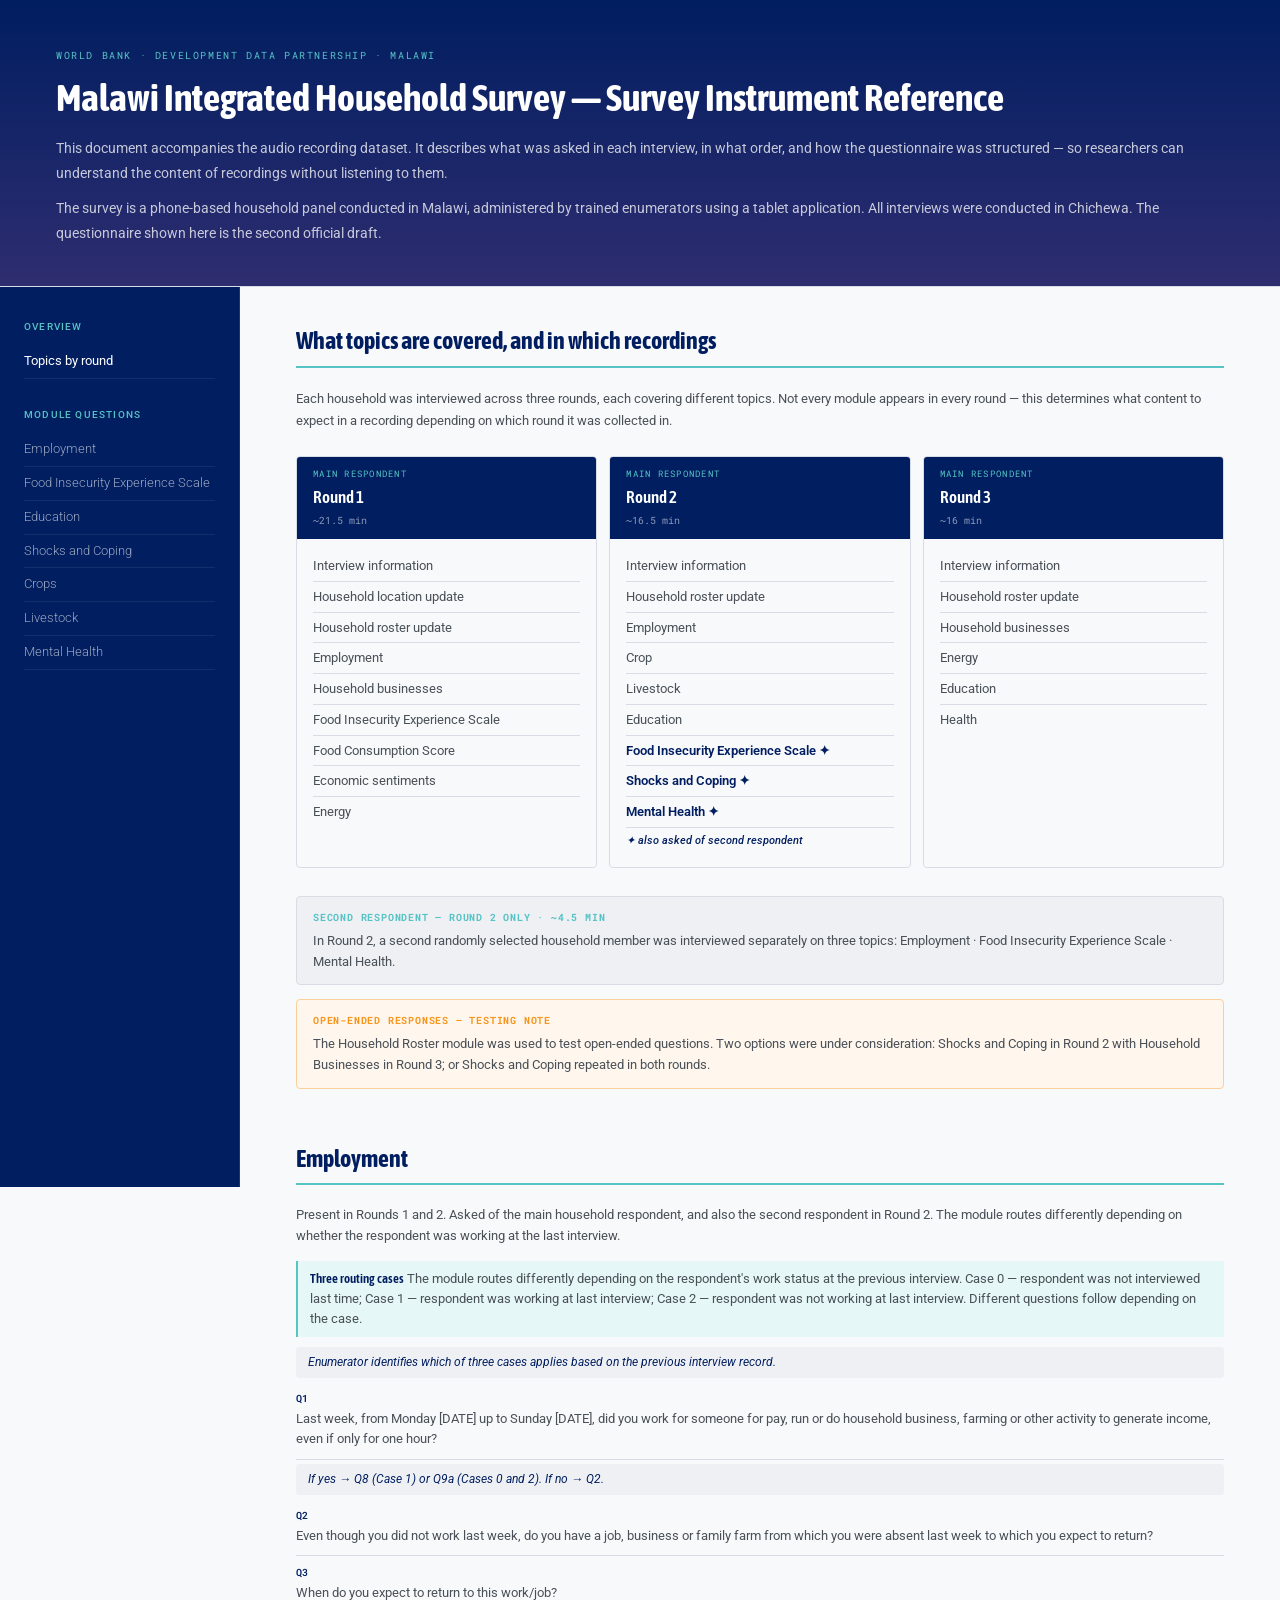
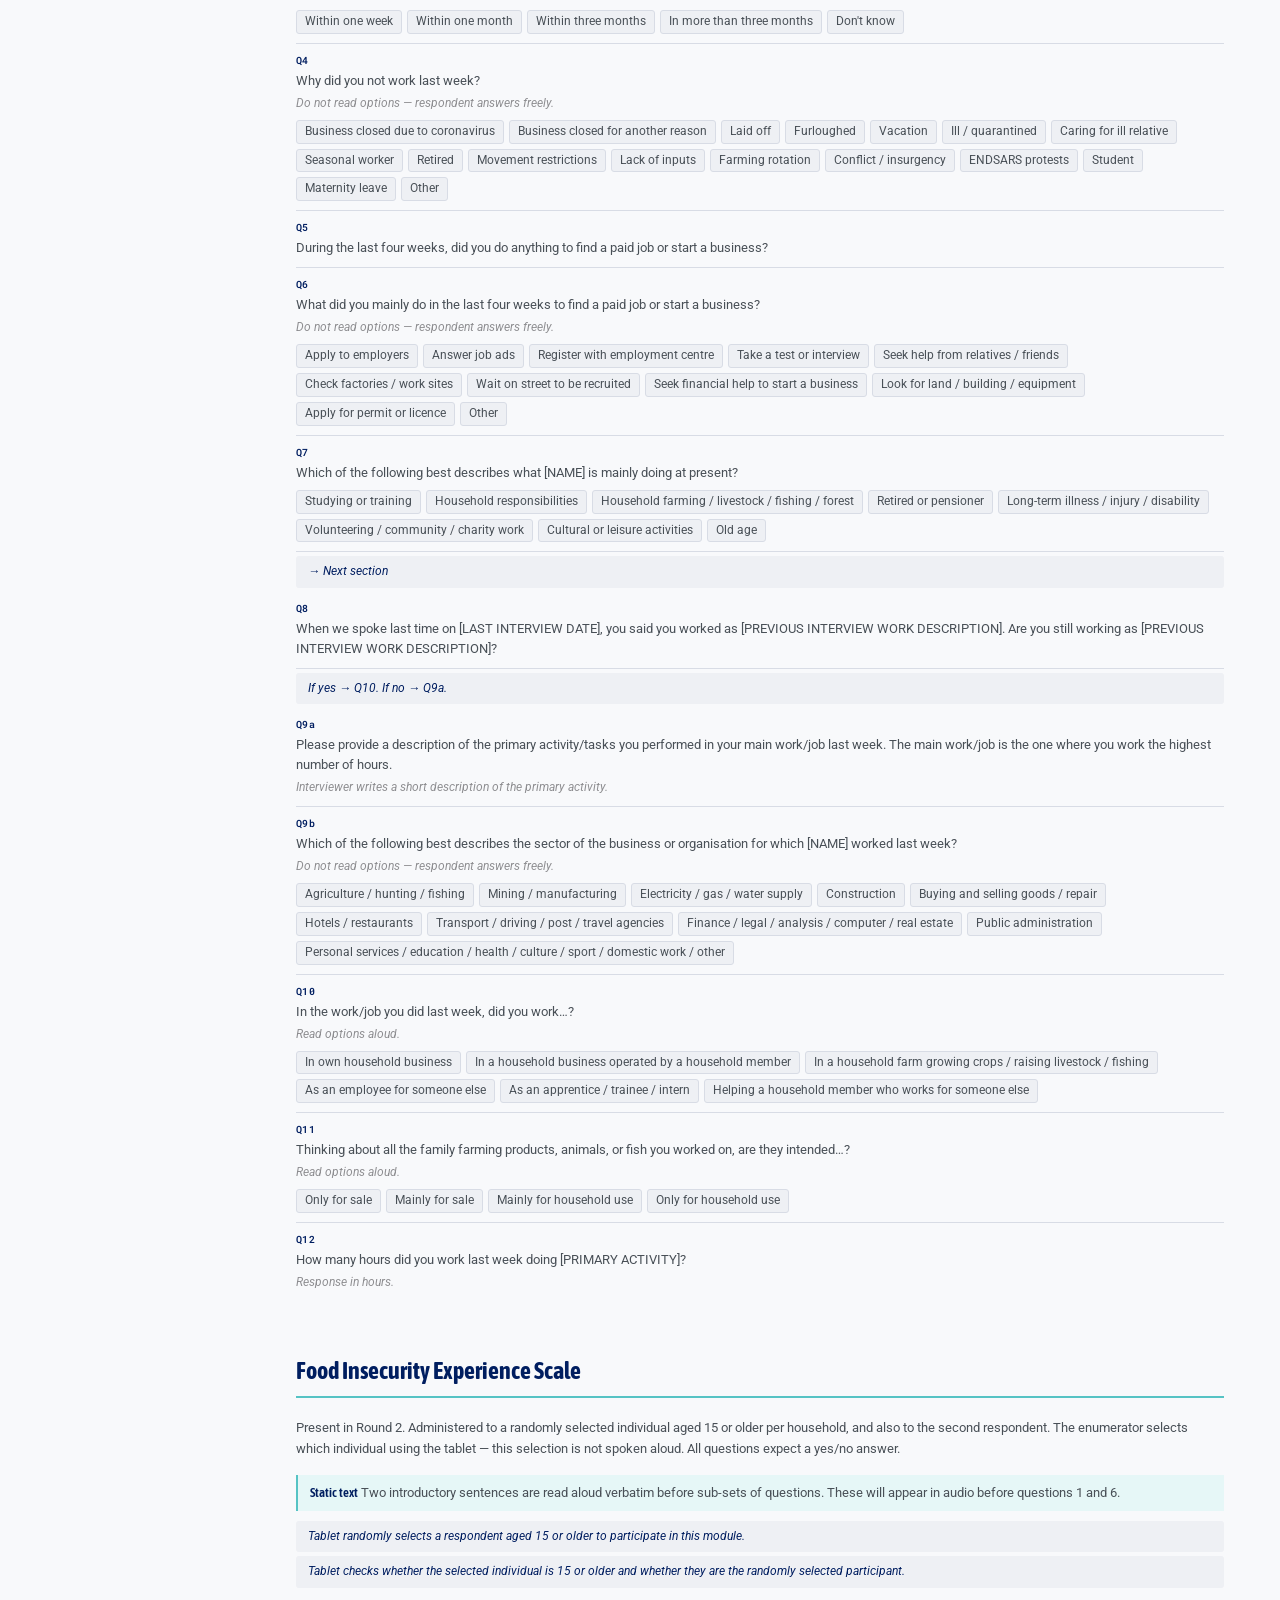
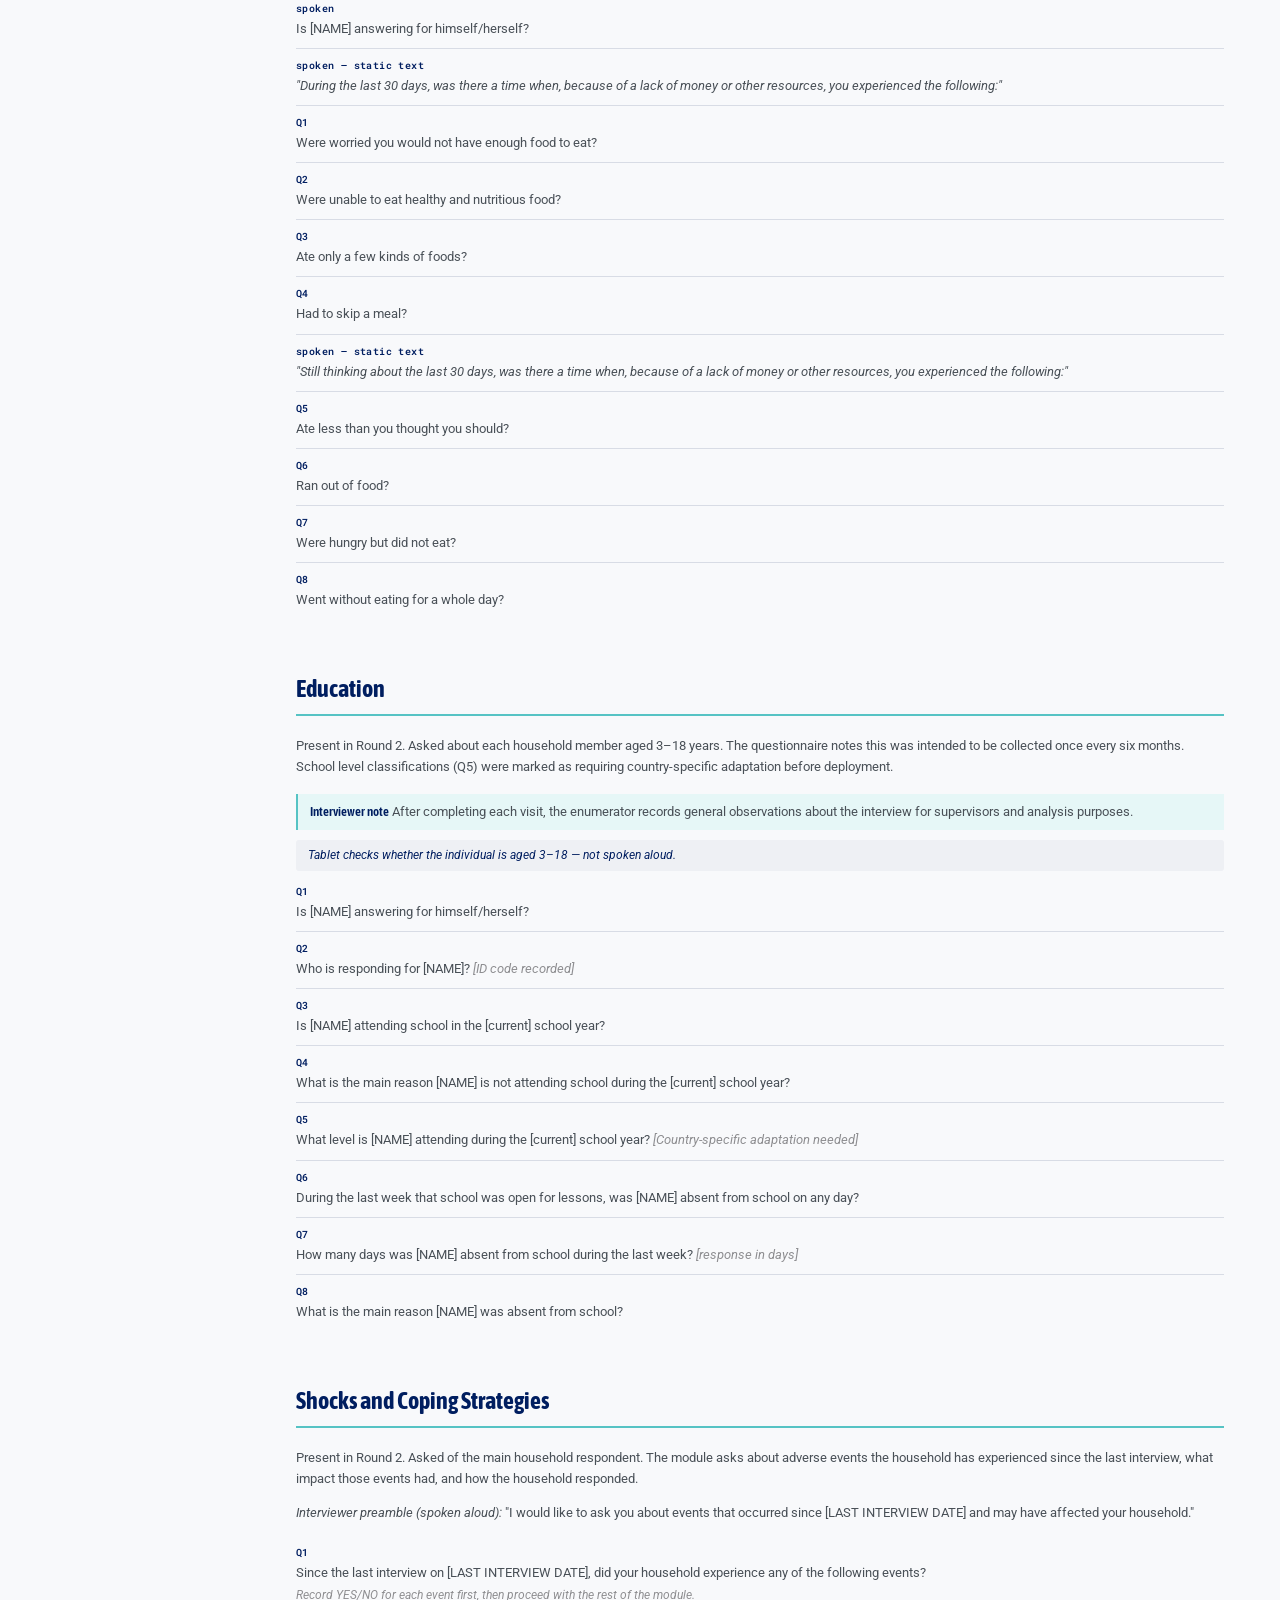
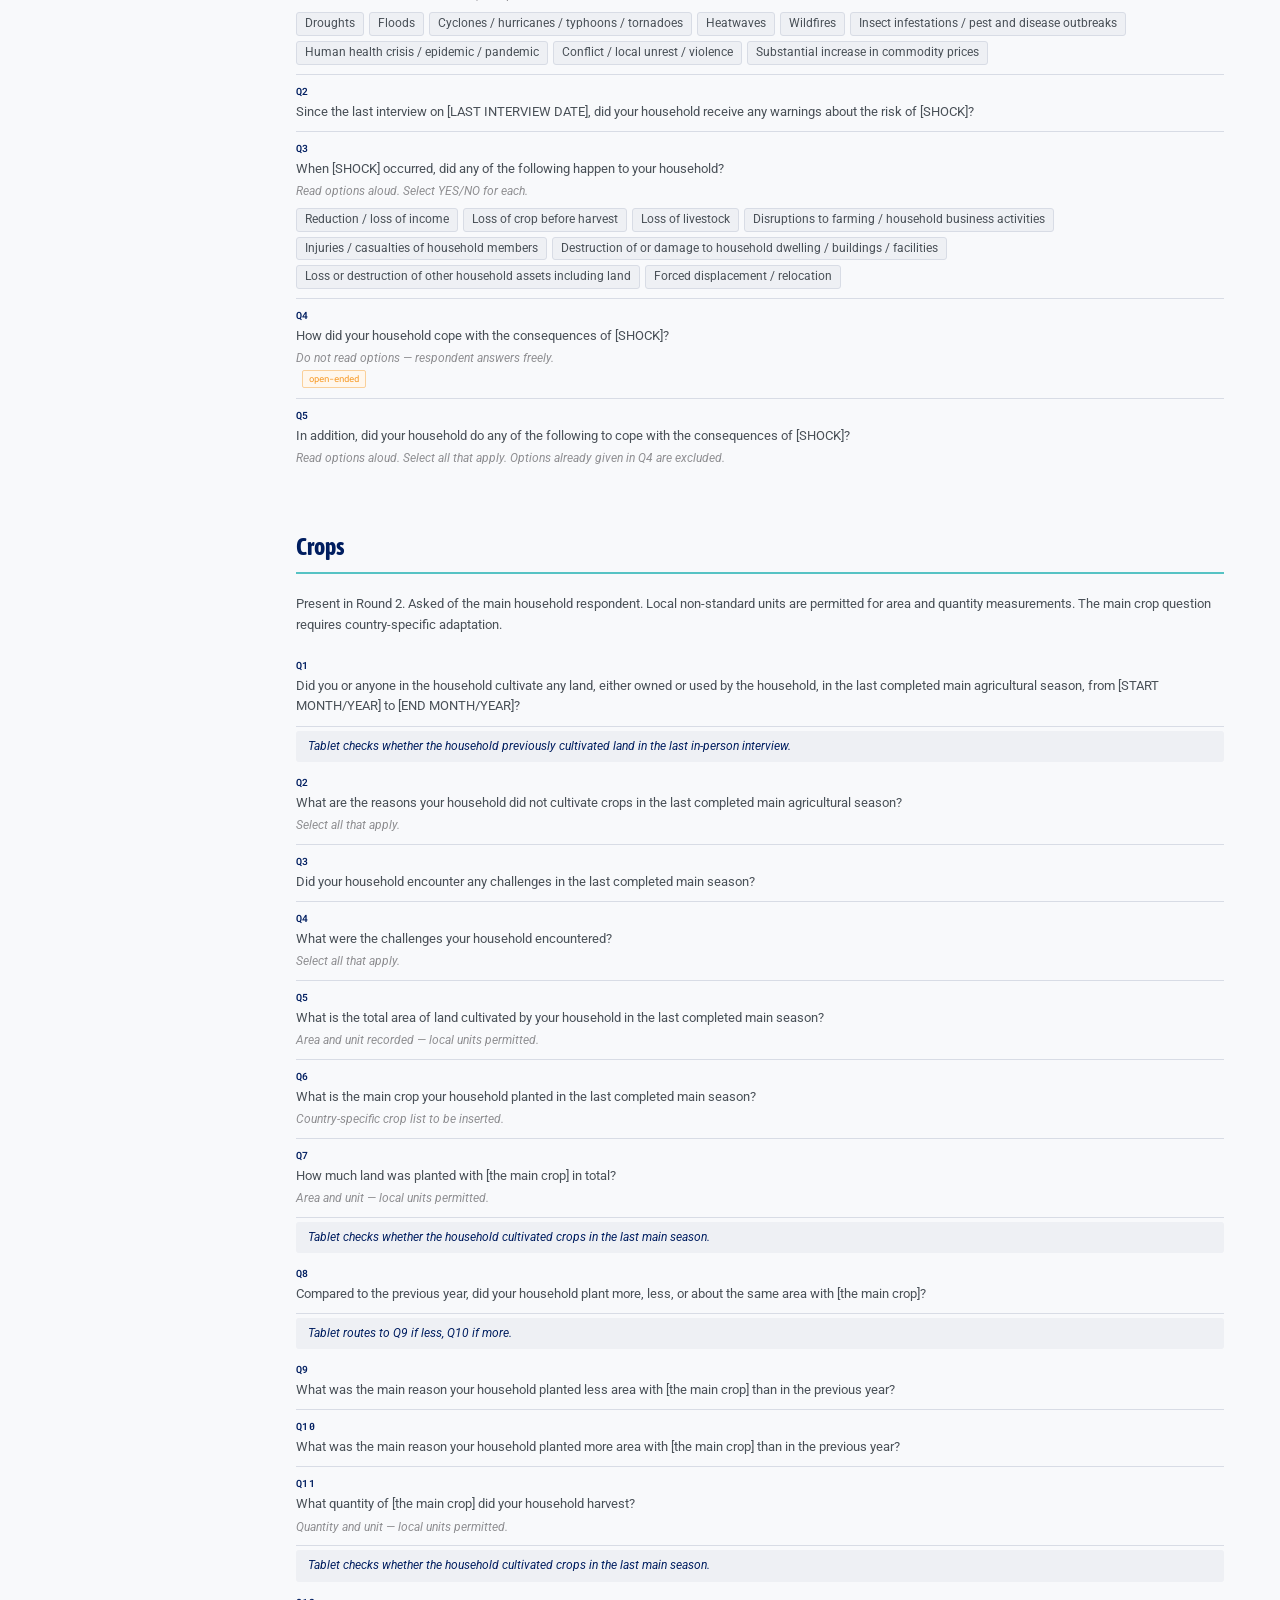
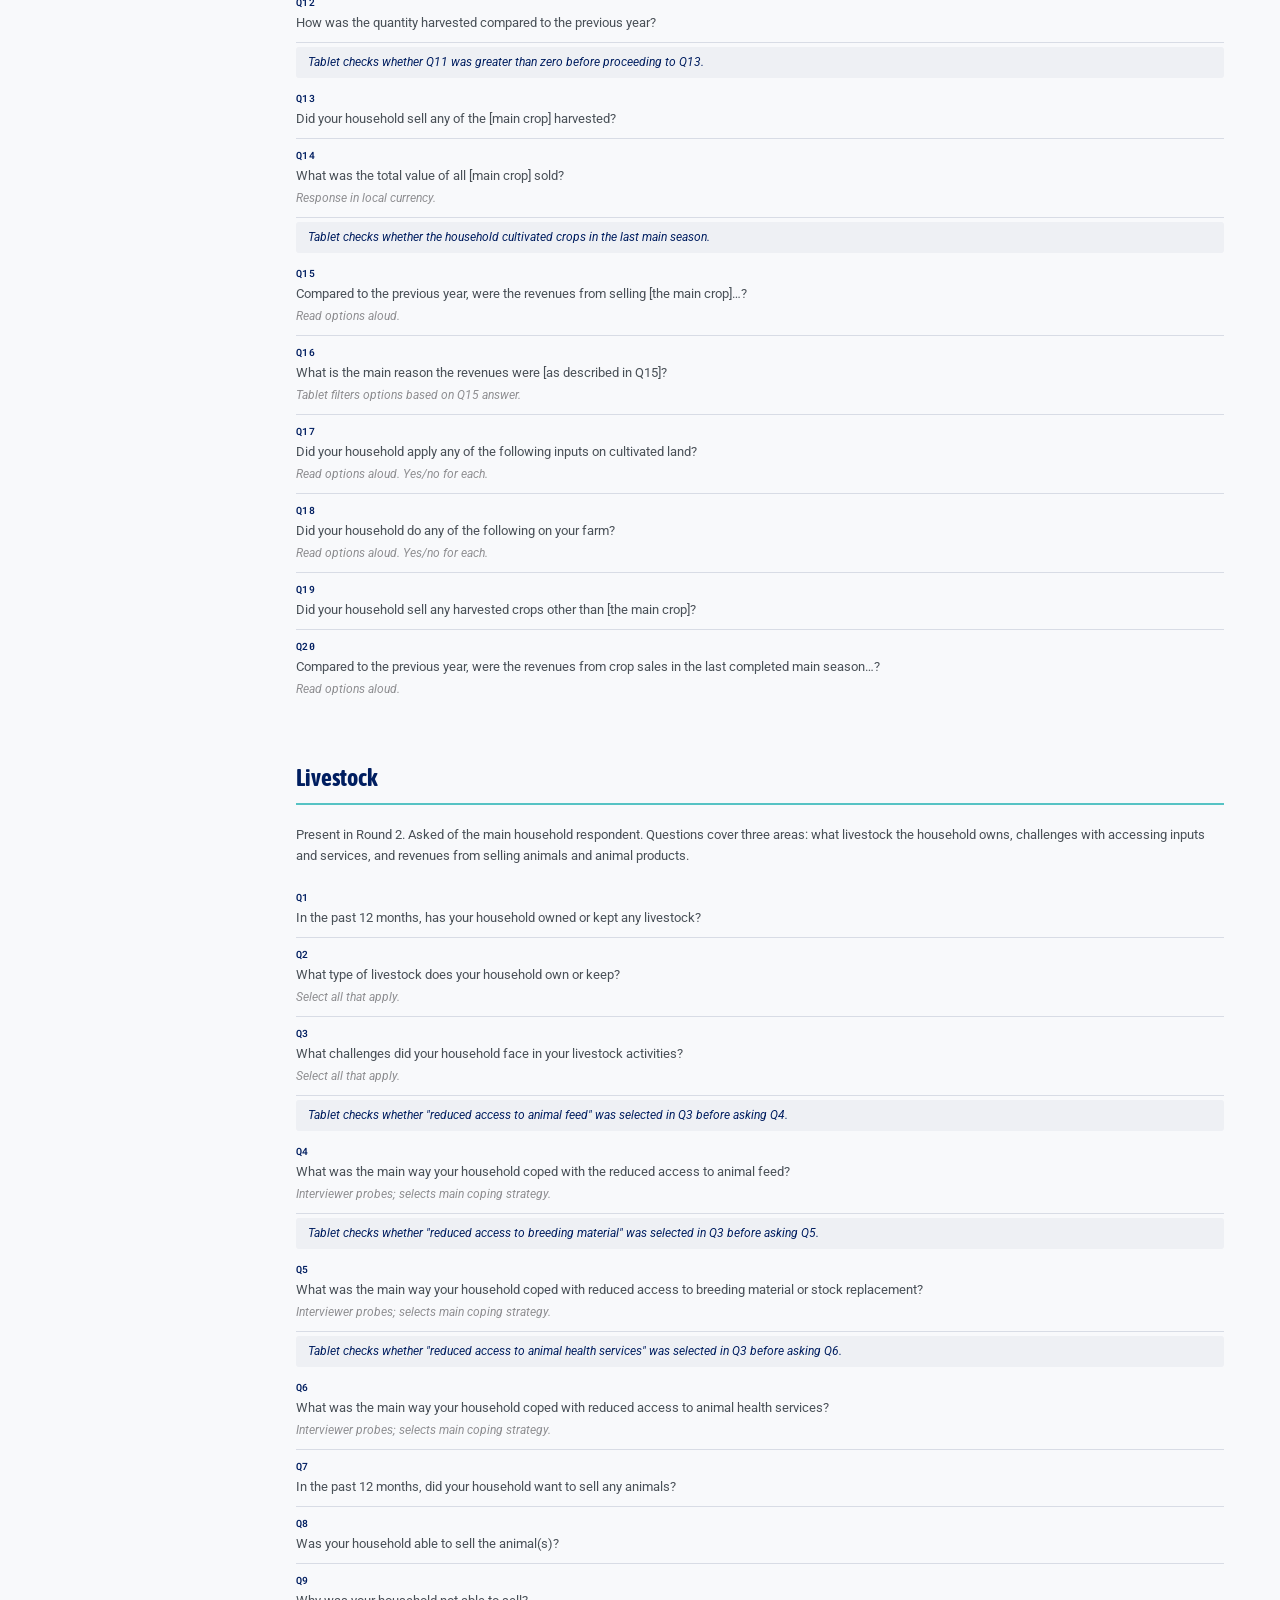
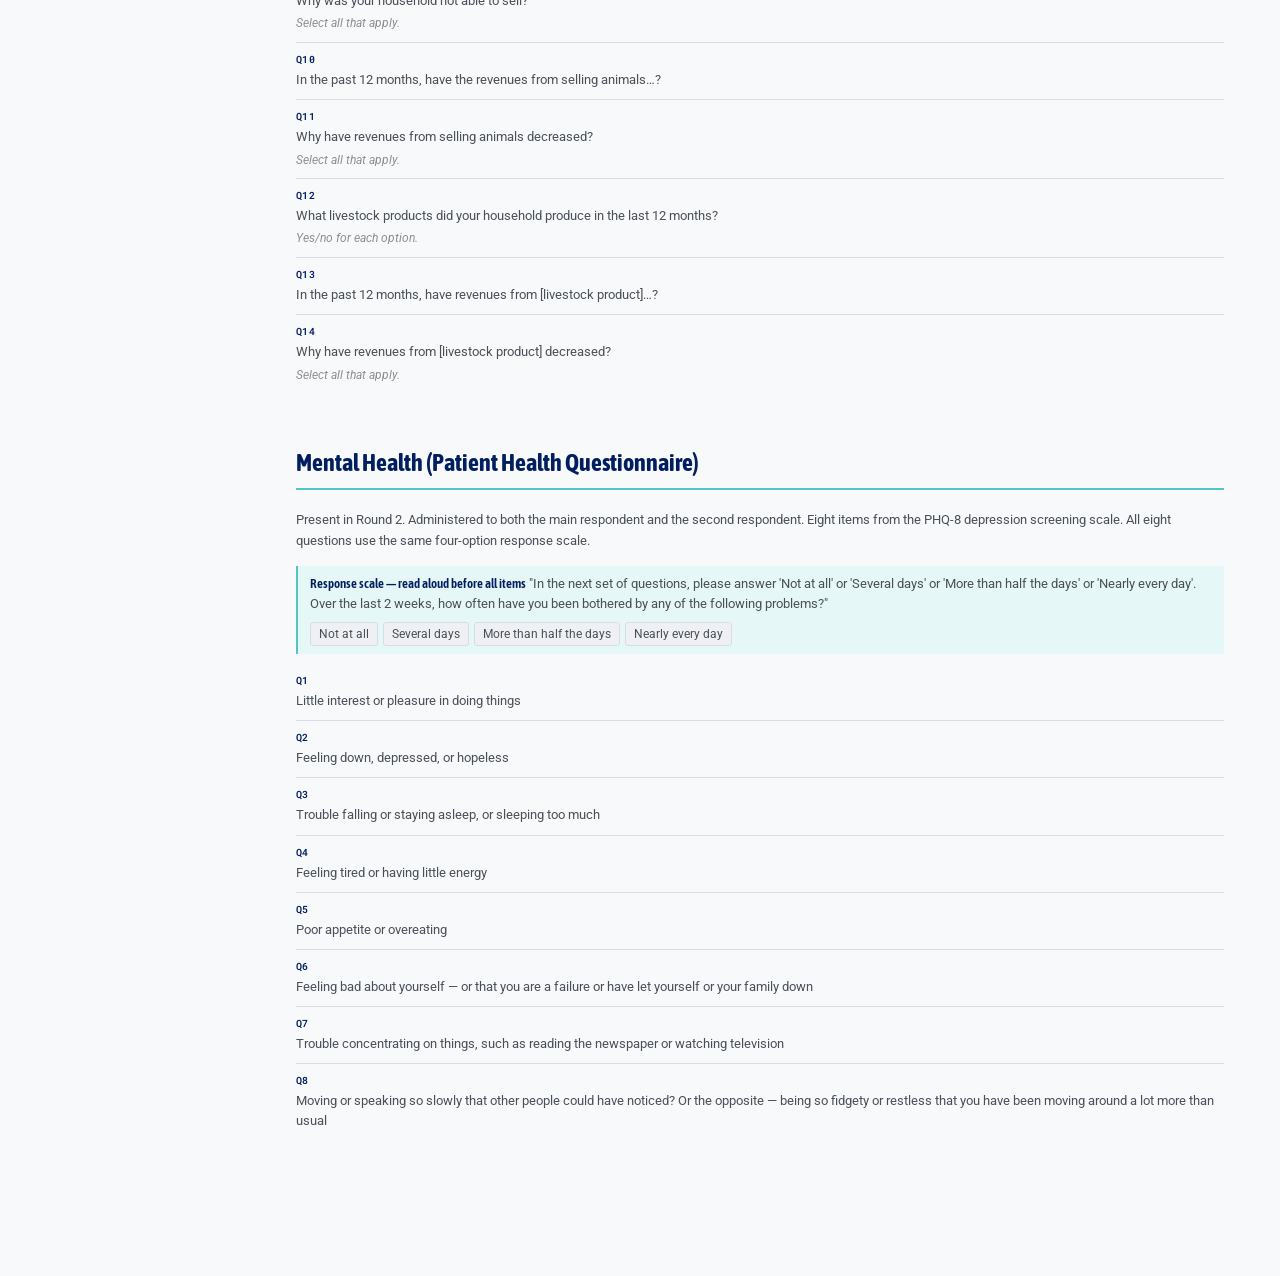
==== phone-surveys.html @ c6e25cee "Fixing the phone survey link" ====
<!DOCTYPE html>
<html lang="en">
<head>
<meta charset="UTF-8">
<meta name="viewport" content="width=device-width, initial-scale=1.0">
<title>RF Phone Survey Malawi — Survey Instrument Reference</title>
<link href="https://fonts.googleapis.com/css2?family=Asap+Condensed:wght@400;600;700&family=Roboto:wght@300;400;500&family=Roboto+Mono:wght@400;500&display=swap" rel="stylesheet">
<style>
:root {
  --navy: #001E60;
  --navy-dark: #001545;
  --purple: #2e2d70;
  --orange: #F7951D;
  --orange-dark: #DF6B00;
  --teal: #56C3C4;
  --teal-dark: #3DA3A8;
  --gray-50: #f8f9fb;
  --gray-100: #eef0f4;
  --gray-200: #d8dce5;
  --gray-400: #8e8e91;
  --gray-600: #495057;
  --gray-800: #1a1a2e;
  --radius: 8px;
  --shadow-sm: 0 1px 3px rgba(0,30,96,0.06);
  --shadow-md: 0 4px 12px rgba(0,30,96,0.08);
  /* legacy aliases */
  --bg: var(--gray-50);
  --bg2: var(--gray-100);
  --border: var(--gray-200);
  --ink: var(--gray-800);
  --ink2: var(--gray-600);
  --ink3: var(--gray-400);
  --teal-bg: #e6f7f7;
  --orange-bg: #fff7ed;
  --mono: 'Roboto Mono', monospace;
  --serif: 'Asap Condensed', sans-serif;
  --sans: 'Roboto', sans-serif;
}
* { box-sizing: border-box; margin: 0; padding: 0; }
body { background: var(--gray-50); color: var(--gray-800); font-family: 'Roboto', sans-serif; font-size: 14px; line-height: 1.6; }
h1, h2, h3, h4, h5, h6 { font-family: 'Asap Condensed', sans-serif; line-height: 1.2; }

/* Header */
.header {
  border-bottom: 2px solid var(--ink);
  padding: 36px 48px 28px;
  display: flex;
  align-items: flex-end;
  justify-content: space-between;
  gap: 24px;
  flex-wrap: wrap;
}
.header-left h1 {
  font-family: 'Asap Condensed', sans-serif;
  font-size: 26px;
  font-weight: 600;
  line-height: 1.2;
  margin-bottom: 6px;
}
.header-left p {
  font-size: 13px;
  color: var(--ink3);
  max-width: 480px;
}
.header-right {
  display: flex;
  flex-direction: column;
  align-items: flex-end;
  gap: 6px;
}
.pill-row { display: flex; gap: 6px; flex-wrap: wrap; justify-content: flex-end; }
.pill {
  font-family: 'Roboto Mono', monospace;
  font-size: 10px;
  letter-spacing: 0.07em;
  padding: 3px 9px;
  border: 1px solid var(--border);
  border-radius: 2px;
  color: var(--ink2);
  background: var(--bg2);
}
.pill.hi { border-color: var(--accent); color: var(--accent); background: var(--accent-bg); }

/* Layout */
.layout { display: grid; grid-template-columns: 240px 1fr; min-height: calc(100vh - 130px); }
.sidebar {
  border-right: 1px solid rgba(255,255,255,0.1);
  padding: 32px 0;
  position: sticky;
  top: 0;
  height: 100vh;
  overflow-y: auto;
  background: var(--navy);
}
.sb-group { padding: 0 24px 24px; margin-bottom: 4px; }
.sb-label {
  font-family: 'Roboto', sans-serif;
  font-size: 10px;
  font-weight: 500;
  letter-spacing: 0.12em;
  text-transform: uppercase;
  color: var(--teal);
  margin-bottom: 10px;
  display: block;
}
.sb-link {
  display: block;
  font-family: 'Roboto', sans-serif;
  font-size: 13px;
  font-weight: 300;
  color: rgba(255,255,255,0.6);
  text-decoration: none;
  padding: 6px 0;
  border-bottom: 1px solid rgba(255,255,255,0.07);
  transition: color 0.12s;
}
.sb-link:hover, .sb-link.active { color: #fff; font-weight: 400; }

/* Main */
.main { padding: 40px 56px 80px; }

/* Section */
.sec { margin-bottom: 56px; scroll-margin-top: 24px; }
.sec-head {
  display: flex;
  align-items: baseline;
  gap: 12px;
  padding-bottom: 10px;
  border-bottom: 2px solid var(--teal);
  margin-bottom: 20px;
}
.sec-id { font-family: 'Roboto Mono', monospace; font-size: 10px; color: var(--ink3); }
.sec-title { font-family: 'Asap Condensed', sans-serif; font-size: 24px; font-weight: 700; color: var(--navy); }

/* Module coverage table */
.cov-table { width: 100%; border-collapse: collapse; font-size: 13px; margin-bottom: 4px; }
.cov-table th {
  font-family: 'Roboto Mono', monospace;
  font-size: 9px;
  letter-spacing: 0.12em;
  text-transform: uppercase;
  color: var(--ink3);
  text-align: left;
  padding: 6px 12px;
  border-bottom: 1px solid var(--border);
  background: var(--bg2);
}
.cov-table td { padding: 7px 12px; border-bottom: 1px solid var(--border); vertical-align: top; }
.cov-table tr:last-child td { border-bottom: none; }
.cov-table td:first-child { font-weight: 500; }
.cov-table td:nth-child(2) { font-family: 'Roboto Mono', monospace; font-size: 11px; color: var(--ink3); }
.cov-table td:nth-child(3) { font-family: 'Roboto Mono', monospace; font-size: 11px; }
.cov-table td:nth-child(4) { font-family: 'Roboto Mono', monospace; font-size: 11px; color: var(--ink3); }

/* Respondent block */
.resp-grid { display: grid; grid-template-columns: 1fr 1fr; gap: 12px; margin-bottom: 20px; }
.resp-card { border: 1px solid var(--border); border-radius: 3px; }
.resp-head {
  font-family: 'Roboto Mono', monospace;
  font-size: 10px;
  letter-spacing: 0.1em;
  text-transform: uppercase;
  color: var(--ink2);
  padding: 8px 14px;
  border-bottom: 1px solid var(--border);
  background: var(--bg2);
}
.resp-body { padding: 12px 14px; font-size: 13px; color: var(--ink2); line-height: 1.8; }
.resp-total { font-family: 'Roboto Mono', monospace; font-size: 11px; color: var(--accent); margin-bottom: 6px; }

/* Module cards */
.mod-card { border: 1px solid var(--border); border-radius: 3px; margin-bottom: 12px; }
.mod-head {
  display: flex;
  align-items: center;
  gap: 10px;
  padding: 12px 16px;
  cursor: pointer;
  user-select: none;
  background: var(--bg2);
  border-radius: 3px;
}
.mod-head:hover { background: var(--border); }
.mod-num { font-family: 'Roboto Mono', monospace; font-size: 10px; color: var(--ink3); min-width: 28px; }
.mod-name { font-weight: 500; font-size: 13.5px; flex: 1; }
.mod-tags { display: flex; gap: 6px; align-items: center; }
.tag {
  font-family: 'Roboto Mono', monospace;
  font-size: 9px;
  letter-spacing: 0.06em;
  padding: 2px 6px;
  border-radius: 2px;
  border: 1px solid var(--border);
  color: var(--ink3);
}
.chevron { font-size: 9px; color: var(--ink3); transition: transform 0.15s; }
.chevron.open { transform: rotate(90deg); }
.mod-body { padding: 0 16px 14px; display: none; border-top: 1px solid var(--border); }
.mod-body.open { display: block; }

/* Notes in module body */
.mod-note {
  font-size: 12.5px;
  color: var(--ink2);
  padding: 8px 12px;
  border-left: 2px solid var(--teal);
  margin: 12px 0 8px;
  background: var(--teal-bg);
}
.mod-note strong { color: var(--navy); font-weight: 600; font-family: 'Asap Condensed', sans-serif; }

/* Question list */
.q-list { list-style: none; margin-top: 10px; }
.q-item {
  padding: 9px 0;
  border-bottom: 1px solid var(--border);
  font-size: 13px;
}
.q-item:last-child { border-bottom: none; }
.q-item.not-spoken {
  padding: 6px 12px;
  background: var(--bg2);
  border-radius: 3px;
  border-bottom: none;
  margin: 4px 0;
  font-size: 12px;
  color: var(--navy);
  font-style: italic;
}
.q-n {
  font-family: 'Roboto Mono', monospace;
  font-size: 10px;
  color: var(--navy);
  letter-spacing: 0.04em;
  margin-bottom: 2px;
  font-weight: 600;
}
.q-t { color: var(--ink2); line-height: 1.55; }
.q-instr {
  font-size: 11.5px;
  color: var(--ink3);
  margin-top: 4px;
  font-style: italic;
}
.q-options {
  display: flex;
  flex-wrap: wrap;
  gap: 5px;
  margin-top: 7px;
}
.q-opt {
  font-size: 11.5px;
  background: var(--bg2);
  border: 1px solid var(--border);
  border-radius: 3px;
  padding: 2px 8px;
  color: var(--ink2);
}
.oe-tag {
  display: inline-block;
  font-family: 'Roboto Mono', monospace;
  font-size: 9px;
  padding: 1px 6px;
  background: var(--orange-bg);
  border: 1px solid #fad09a;
  color: var(--orange);
  border-radius: 2px;
  margin-left: 6px;
  vertical-align: middle;
}

/* Shock codes */
.shock-grid { display: grid; grid-template-columns: 1fr 1fr; gap: 0; border: 1px solid var(--border); border-radius: 3px; overflow: hidden; }
.shock-group { padding: 14px 16px; border-right: 1px solid var(--border); }
.shock-group:nth-child(even) { border-right: none; }
.shock-group-label {
  font-family: 'Roboto Mono', monospace;
  font-size: 9px;
  letter-spacing: 0.14em;
  text-transform: uppercase;
  color: var(--ink3);
  margin-bottom: 8px;
  display: block;
}
.shock-row { display: flex; gap: 10px; padding: 4px 0; border-bottom: 1px solid var(--bg2); font-size: 13px; }
.shock-row:last-child { border-bottom: none; }
.shock-code { font-family: 'Roboto Mono', monospace; font-size: 10px; color: var(--ink3); min-width: 28px; padding-top: 1px; }

/* Version diff table */
.diff-table { width: 100%; border-collapse: collapse; font-size: 13px; margin-top: 10px; }
.diff-table th {
  font-family: 'Roboto Mono', monospace;
  font-size: 9px;
  letter-spacing: 0.1em;
  text-transform: uppercase;
  color: var(--ink3);
  padding: 6px 12px;
  text-align: left;
  border-bottom: 1px solid var(--border);
  background: var(--bg2);
}
.diff-table td { padding: 7px 12px; border-bottom: 1px solid var(--border); vertical-align: top; }
.diff-table tr:last-child td { border-bottom: none; }
.diff-table td:first-child { font-family: 'Roboto Mono', monospace; font-size: 11px; }

/* Open-ended note */
.oe-box {
  border: 1px solid #b0ccb0;
  background: #f0f5f0;
  border-radius: 3px;
  padding: 14px 16px;
  font-size: 13px;
  color: var(--ink2);
  margin-bottom: 20px;
}
.oe-box strong { color: #3a5c3a; font-weight: 500; display: block; margin-bottom: 4px; font-family: 'Roboto Mono', monospace; font-size: 11px; letter-spacing: 0.06em; text-transform: uppercase; }

@media (max-width: 780px) {
  .layout { grid-template-columns: 1fr; }
  .sidebar { position: static; height: auto; }
  .header, .main { padding: 24px 20px; }
  .resp-grid, .shock-grid { grid-template-columns: 1fr; }
}
</style>
</head>
<body>


<header style="background-color:#001E60; background-image:linear-gradient(#001E60, #2e2d70); padding: 48px 56px 40px; width:100%;">
  <div style="font-family:'Roboto Mono',monospace; font-size:10px; letter-spacing:0.16em; text-transform:uppercase; color:var(--teal); margin-bottom:12px;">World Bank · Development Data Partnership · Malawi</div>
  <h1 style="font-family:'Asap Condensed',sans-serif; font-size:38px; font-weight:700; color:#fff; line-height:1.15; margin-bottom:16px;">Malawi Integrated Household Survey — Survey Instrument Reference</h1>
  <p style="font-family:'Roboto',sans-serif; font-size:14px; color:rgba(255,255,255,0.75); line-height:1.8;">This document accompanies the audio recording dataset. It describes what was asked in each interview, in what order, and how the questionnaire was structured — so researchers can understand the content of recordings without listening to them.</p>
  <p style="font-family:'Roboto',sans-serif; font-size:14px; color:rgba(255,255,255,0.75); line-height:1.8; margin-top:10px;">The survey is a phone-based household panel conducted in Malawi, administered by trained enumerators using a tablet application. All interviews were conducted in Chichewa. The questionnaire shown here is the second official draft.</p>
</header>
<div style="border-bottom: 1px solid var(--gray-200);"></div>

<div class="layout">

<nav class="sidebar">
  <div class="sb-group">
    <span class="sb-label">Overview</span>
    <a class="sb-link" href="#structure">Topics by round</a>
  </div>
  <div class="sb-group">
    <span class="sb-label">Module questions</span>
    <a class="sb-link" href="#employment">Employment</a>
    <a class="sb-link" href="#fies">Food Insecurity Experience Scale</a>
    <a class="sb-link" href="#education">Education</a>
    <a class="sb-link" href="#shocks">Shocks and Coping</a>
    <a class="sb-link" href="#crops">Crops</a>
    <a class="sb-link" href="#livestock">Livestock</a>
    <a class="sb-link" href="#mentalhealth">Mental Health</a>
  </div>
</nav>

<main class="main">

<!-- STRUCTURE -->
<section class="sec" id="structure">
  <div class="sec-head">
    <h2 class="sec-title">What topics are covered, and in which recordings</h2>
  </div>

  <p style="font-size:13px; color:var(--ink2); margin-bottom:24px; line-height:1.7;">Each household was interviewed across three rounds, each covering different topics. Not every module appears in every round — this determines what content to expect in a recording depending on which round it was collected in.</p>

  <div style="display:grid; grid-template-columns: 1fr 1fr 1fr; gap: 12px; margin-bottom: 28px;">

    <div style="border:1px solid var(--border); border-radius:4px; overflow:hidden;">
      <div style="background:var(--navy); color:#fff; padding:10px 16px;">
        <div style="font-family:var(--mono); font-size:9px; letter-spacing:0.14em; text-transform:uppercase; color:var(--teal); margin-bottom:2px;">Main respondent</div>
        <div style="font-family:var(--serif); font-size:17px; font-weight:600;">Round 1</div>
        <div style="font-family:var(--mono); font-size:10px; color:rgba(255,255,255,0.55); margin-top:2px;">~21.5 min</div>
      </div>
      <div style="padding:12px 16px; font-size:12.5px; color:var(--ink2); line-height:1.9;">
        <div style="padding:3px 0; border-bottom:1px solid var(--border);">Interview information</div>
        <div style="padding:3px 0; border-bottom:1px solid var(--border);">Household location update</div>
        <div style="padding:3px 0; border-bottom:1px solid var(--border);">Household roster update</div>
        <div style="padding:3px 0; border-bottom:1px solid var(--border);">Employment</div>
        <div style="padding:3px 0; border-bottom:1px solid var(--border);">Household businesses</div>
        <div style="padding:3px 0; border-bottom:1px solid var(--border);">Food Insecurity Experience Scale</div>
        <div style="padding:3px 0; border-bottom:1px solid var(--border);">Food Consumption Score</div>
        <div style="padding:3px 0; border-bottom:1px solid var(--border);">Economic sentiments</div>
        <div style="padding:3px 0;">Energy</div>
      </div>
    </div>

    <div style="border:1px solid var(--border); border-radius:4px; overflow:hidden;">
      <div style="background:var(--navy); color:#fff; padding:10px 16px;">
        <div style="font-family:var(--mono); font-size:9px; letter-spacing:0.14em; text-transform:uppercase; color:var(--teal); margin-bottom:2px;">Main respondent</div>
        <div style="font-family:var(--serif); font-size:17px; font-weight:600;">Round 2</div>
        <div style="font-family:var(--mono); font-size:10px; color:rgba(255,255,255,0.55); margin-top:2px;">~16.5 min</div>
      </div>
      <div style="padding:12px 16px; font-size:12.5px; color:var(--ink2); line-height:1.9;">
        <div style="padding:3px 0; border-bottom:1px solid var(--border);">Interview information</div>
        <div style="padding:3px 0; border-bottom:1px solid var(--border);">Household roster update</div>
        <div style="padding:3px 0; border-bottom:1px solid var(--border);">Employment</div>
        <div style="padding:3px 0; border-bottom:1px solid var(--border);">Crop</div>
        <div style="padding:3px 0; border-bottom:1px solid var(--border);">Livestock</div>
        <div style="padding:3px 0; border-bottom:1px solid var(--border);">Education</div>
        <div style="padding:3px 0; border-bottom:1px solid var(--border); color:var(--navy); font-weight:600;">Food Insecurity Experience Scale ✦</div>
        <div style="padding:3px 0; border-bottom:1px solid var(--border); color:var(--navy); font-weight:600;">Shocks and Coping ✦</div>
        <div style="padding:3px 0; border-bottom:1px solid var(--border); color:var(--navy); font-weight:600;">Mental Health ✦</div>
        <div style="padding:3px 0; font-size:11px; color:var(--navy); font-style:italic; font-weight:500;">✦ also asked of second respondent</div>
      </div>
    </div>

    <div style="border:1px solid var(--border); border-radius:4px; overflow:hidden;">
      <div style="background:var(--navy); color:#fff; padding:10px 16px;">
        <div style="font-family:var(--mono); font-size:9px; letter-spacing:0.14em; text-transform:uppercase; color:var(--teal); margin-bottom:2px;">Main respondent</div>
        <div style="font-family:var(--serif); font-size:17px; font-weight:600;">Round 3</div>
        <div style="font-family:var(--mono); font-size:10px; color:rgba(255,255,255,0.55); margin-top:2px;">~16 min</div>
      </div>
      <div style="padding:12px 16px; font-size:12.5px; color:var(--ink2); line-height:1.9;">
        <div style="padding:3px 0; border-bottom:1px solid var(--border);">Interview information</div>
        <div style="padding:3px 0; border-bottom:1px solid var(--border);">Household roster update</div>
        <div style="padding:3px 0; border-bottom:1px solid var(--border);">Household businesses</div>
        <div style="padding:3px 0; border-bottom:1px solid var(--border);">Energy</div>
        <div style="padding:3px 0; border-bottom:1px solid var(--border);">Education</div>
        <div style="padding:3px 0;">Health</div>
      </div>
    </div>

  </div>

  <div style="background:var(--bg2); border:1px solid var(--border); border-radius:4px; padding:12px 16px; font-size:12.5px; color:var(--ink2); line-height:1.7;">
    <strong style="font-family:var(--mono); font-size:10px; letter-spacing:0.08em; text-transform:uppercase; color:var(--teal); display:block; margin-bottom:4px;">Second respondent — Round 2 only · ~4.5 min</strong>
    In Round 2, a second randomly selected household member was interviewed separately on three topics: Employment · Food Insecurity Experience Scale · Mental Health.
  </div>

  <div style="margin-top:14px; background:var(--orange-bg); border:1px solid #fad09a; border-radius:4px; padding:12px 16px; font-size:12.5px; color:var(--ink2); line-height:1.7;">
    <strong style="font-family:var(--mono); font-size:10px; letter-spacing:0.08em; text-transform:uppercase; color:var(--orange); display:block; margin-bottom:4px;">Open-ended responses — testing note</strong>
    The Household Roster module was used to test open-ended questions. Two options were under consideration: Shocks and Coping in Round 2 with Household Businesses in Round 3; or Shocks and Coping repeated in both rounds.
  </div>

</section>

<!-- EMPLOYMENT -->
<section class="sec" id="employment">
  <div class="sec-head">
    <h2 class="sec-title">Employment</h2>
  </div>
  <p style="font-size:13px; color:var(--ink2); margin-bottom:14px;">Present in Rounds 1 and 2. Asked of the main household respondent, and also the second respondent in Round 2. The module routes differently depending on whether the respondent was working at the last interview.</p>

  <div class="mod-note">
    <strong>Three routing cases</strong> The module routes differently depending on the respondent's work status at the previous interview. Case 0 — respondent was not interviewed last time; Case 1 — respondent was working at last interview; Case 2 — respondent was not working at last interview. Different questions follow depending on the case.
  </div>

  <ul class="q-list">
    <li class="q-item not-spoken">Enumerator identifies which of three cases applies based on the previous interview record.</li>
    <li class="q-item"><div class="q-n">Q1</div><div class="q-t">Last week, from Monday [DATE] up to Sunday [DATE], did you work for someone for pay, run or do household business, farming or other activity to generate income, even if only for one hour?</div></li>
    <li class="q-item not-spoken">If yes → Q8 (Case 1) or Q9a (Cases 0 and 2). If no → Q2.</li>
    <li class="q-item"><div class="q-n">Q2</div><div class="q-t">Even though you did not work last week, do you have a job, business or family farm from which you were absent last week to which you expect to return?</div></li>
    <li class="q-item"><div class="q-n">Q3</div><div class="q-t">When do you expect to return to this work/job?<div class="q-options"><span class="q-opt">Within one week</span><span class="q-opt">Within one month</span><span class="q-opt">Within three months</span><span class="q-opt">In more than three months</span><span class="q-opt">Don't know</span></div></div></li>
    <li class="q-item"><div class="q-n">Q4</div><div class="q-t">Why did you not work last week?<div class="q-instr">Do not read options — respondent answers freely.</div><div class="q-options"><span class="q-opt">Business closed due to coronavirus</span><span class="q-opt">Business closed for another reason</span><span class="q-opt">Laid off</span><span class="q-opt">Furloughed</span><span class="q-opt">Vacation</span><span class="q-opt">Ill / quarantined</span><span class="q-opt">Caring for ill relative</span><span class="q-opt">Seasonal worker</span><span class="q-opt">Retired</span><span class="q-opt">Movement restrictions</span><span class="q-opt">Lack of inputs</span><span class="q-opt">Farming rotation</span><span class="q-opt">Conflict / insurgency</span><span class="q-opt">ENDSARS protests</span><span class="q-opt">Student</span><span class="q-opt">Maternity leave</span><span class="q-opt">Other</span></div></div></li>
    <li class="q-item"><div class="q-n">Q5</div><div class="q-t">During the last four weeks, did you do anything to find a paid job or start a business?</div></li>
    <li class="q-item"><div class="q-n">Q6</div><div class="q-t">What did you mainly do in the last four weeks to find a paid job or start a business?<div class="q-instr">Do not read options — respondent answers freely.</div><div class="q-options"><span class="q-opt">Apply to employers</span><span class="q-opt">Answer job ads</span><span class="q-opt">Register with employment centre</span><span class="q-opt">Take a test or interview</span><span class="q-opt">Seek help from relatives / friends</span><span class="q-opt">Check factories / work sites</span><span class="q-opt">Wait on street to be recruited</span><span class="q-opt">Seek financial help to start a business</span><span class="q-opt">Look for land / building / equipment</span><span class="q-opt">Apply for permit or licence</span><span class="q-opt">Other</span></div></div></li>
    <li class="q-item"><div class="q-n">Q7</div><div class="q-t">Which of the following best describes what [NAME] is mainly doing at present?<div class="q-options"><span class="q-opt">Studying or training</span><span class="q-opt">Household responsibilities</span><span class="q-opt">Household farming / livestock / fishing / forest</span><span class="q-opt">Retired or pensioner</span><span class="q-opt">Long-term illness / injury / disability</span><span class="q-opt">Volunteering / community / charity work</span><span class="q-opt">Cultural or leisure activities</span><span class="q-opt">Old age</span></div></div></li>
    <li class="q-item not-spoken">→ Next section</li>
    <li class="q-item"><div class="q-n">Q8</div><div class="q-t">When we spoke last time on [LAST INTERVIEW DATE], you said you worked as [PREVIOUS INTERVIEW WORK DESCRIPTION]. Are you still working as [PREVIOUS INTERVIEW WORK DESCRIPTION]?</div></li>
    <li class="q-item not-spoken">If yes → Q10. If no → Q9a.</li>
    <li class="q-item"><div class="q-n">Q9a</div><div class="q-t">Please provide a description of the primary activity/tasks you performed in your main work/job last week. The main work/job is the one where you work the highest number of hours.<div class="q-instr">Interviewer writes a short description of the primary activity.</div></div></li>
    <li class="q-item"><div class="q-n">Q9b</div><div class="q-t">Which of the following best describes the sector of the business or organisation for which [NAME] worked last week?<div class="q-instr">Do not read options — respondent answers freely.</div><div class="q-options"><span class="q-opt">Agriculture / hunting / fishing</span><span class="q-opt">Mining / manufacturing</span><span class="q-opt">Electricity / gas / water supply</span><span class="q-opt">Construction</span><span class="q-opt">Buying and selling goods / repair</span><span class="q-opt">Hotels / restaurants</span><span class="q-opt">Transport / driving / post / travel agencies</span><span class="q-opt">Finance / legal / analysis / computer / real estate</span><span class="q-opt">Public administration</span><span class="q-opt">Personal services / education / health / culture / sport / domestic work / other</span></div></div></li>
    <li class="q-item"><div class="q-n">Q10</div><div class="q-t">In the work/job you did last week, did you work…?<div class="q-instr">Read options aloud.</div><div class="q-options"><span class="q-opt">In own household business</span><span class="q-opt">In a household business operated by a household member</span><span class="q-opt">In a household farm growing crops / raising livestock / fishing</span><span class="q-opt">As an employee for someone else</span><span class="q-opt">As an apprentice / trainee / intern</span><span class="q-opt">Helping a household member who works for someone else</span></div></div></li>
    <li class="q-item"><div class="q-n">Q11</div><div class="q-t">Thinking about all the family farming products, animals, or fish you worked on, are they intended…?<div class="q-instr">Read options aloud.</div><div class="q-options"><span class="q-opt">Only for sale</span><span class="q-opt">Mainly for sale</span><span class="q-opt">Mainly for household use</span><span class="q-opt">Only for household use</span></div></div></li>
    <li class="q-item"><div class="q-n">Q12</div><div class="q-t">How many hours did you work last week doing [PRIMARY ACTIVITY]?<div class="q-instr">Response in hours.</div></div></li>
  </ul>
</section>

<!-- FIES -->
<section class="sec" id="fies">
  <div class="sec-head">
    <h2 class="sec-title">Food Insecurity Experience Scale</h2>
  </div>
  <p style="font-size:13px; color:var(--ink2); margin-bottom:16px;">Present in Round 2. Administered to a randomly selected individual aged 15 or older per household, and also to the second respondent. The enumerator selects which individual using the tablet — this selection is not spoken aloud. All questions expect a yes/no answer.</p>

  <div class="mod-note">
    <strong>Static text</strong> Two introductory sentences are read aloud verbatim before sub-sets of questions. These will appear in audio before questions 1 and 6.
  </div>

  <ul class="q-list">
    <li class="q-item not-spoken">Tablet randomly selects a respondent aged 15 or older to participate in this module.</li>
    <li class="q-item not-spoken">Tablet checks whether the selected individual is 15 or older and whether they are the randomly selected participant.</li>
    <li class="q-item"><div class="q-n">spoken</div><div class="q-t">Is [NAME] answering for himself/herself?</div></li>
    <li class="q-item"><div class="q-n">spoken — static text</div><div class="q-t"><em>"During the last 30 days, was there a time when, because of a lack of money or other resources, you experienced the following:"</em></div></li>
    <li class="q-item"><div class="q-n">Q1</div><div class="q-t">Were worried you would not have enough food to eat?</div></li>
    <li class="q-item"><div class="q-n">Q2</div><div class="q-t">Were unable to eat healthy and nutritious food?</div></li>
    <li class="q-item"><div class="q-n">Q3</div><div class="q-t">Ate only a few kinds of foods?</div></li>
    <li class="q-item"><div class="q-n">Q4</div><div class="q-t">Had to skip a meal?</div></li>
    <li class="q-item"><div class="q-n">spoken — static text</div><div class="q-t"><em>"Still thinking about the last 30 days, was there a time when, because of a lack of money or other resources, you experienced the following:"</em></div></li>
    <li class="q-item"><div class="q-n">Q5</div><div class="q-t">Ate less than you thought you should?</div></li>
    <li class="q-item"><div class="q-n">Q6</div><div class="q-t">Ran out of food?</div></li>
    <li class="q-item"><div class="q-n">Q7</div><div class="q-t">Were hungry but did not eat?</div></li>
    <li class="q-item"><div class="q-n">Q8</div><div class="q-t">Went without eating for a whole day?</div></li>
  </ul>
</section>

<!-- EDUCATION -->
<section class="sec" id="education">
  <div class="sec-head">
    <h2 class="sec-title">Education</h2>
  </div>
  <p style="font-size:13px; color:var(--ink2); margin-bottom:16px;">Present in Round 2. Asked about each household member aged 3–18 years. The questionnaire notes this was intended to be collected once every six months. School level classifications (Q5) were marked as requiring country-specific adaptation before deployment.</p>

  <div class="mod-note">
    <strong>Interviewer note</strong> After completing each visit, the enumerator records general observations about the interview for supervisors and analysis purposes.
  </div>

  <ul class="q-list">
    <li class="q-item not-spoken">Tablet checks whether the individual is aged 3–18 — not spoken aloud.</li>
    <li class="q-item"><div class="q-n">Q1</div><div class="q-t">Is [NAME] answering for himself/herself?</div></li>
    <li class="q-item"><div class="q-n">Q2</div><div class="q-t">Who is responding for [NAME]? <em style="color:var(--ink3)">[ID code recorded]</em></div></li>
    <li class="q-item"><div class="q-n">Q3</div><div class="q-t">Is [NAME] attending school in the [current] school year?</div></li>
    <li class="q-item"><div class="q-n">Q4</div><div class="q-t">What is the main reason [NAME] is not attending school during the [current] school year?</div></li>
    <li class="q-item"><div class="q-n">Q5</div><div class="q-t">What level is [NAME] attending during the [current] school year? <em style="color:var(--ink3)">[Country-specific adaptation needed]</em></div></li>
    <li class="q-item"><div class="q-n">Q6</div><div class="q-t">During the last week that school was open for lessons, was [NAME] absent from school on any day?</div></li>
    <li class="q-item"><div class="q-n">Q7</div><div class="q-t">How many days was [NAME] absent from school during the last week? <em style="color:var(--ink3)">[response in days]</em></div></li>
    <li class="q-item"><div class="q-n">Q8</div><div class="q-t">What is the main reason [NAME] was absent from school?</div></li>
  </ul>
</section>

<!-- SHOCKS -->
<section class="sec" id="shocks">
  <div class="sec-head">
    <h2 class="sec-title">Shocks and Coping Strategies</h2>
  </div>
  <p style="font-size:13px; color:var(--ink2); margin-bottom:14px;">Present in Round 2. Asked of the main household respondent. The module asks about adverse events the household has experienced since the last interview, what impact those events had, and how the household responded.</p>

  <p style="font-size:13px; color:var(--ink2); margin-bottom:12px;"><em>Interviewer preamble (spoken aloud):</em> "I would like to ask you about events that occurred since [LAST INTERVIEW DATE] and may have affected your household."</p>

  <ul class="q-list">
    <li class="q-item"><div class="q-n">Q1</div><div class="q-t">Since the last interview on [LAST INTERVIEW DATE], did your household experience any of the following events?<div class="q-instr">Record YES/NO for each event first, then proceed with the rest of the module.</div><div class="q-options"><span class="q-opt">Droughts</span><span class="q-opt">Floods</span><span class="q-opt">Cyclones / hurricanes / typhoons / tornadoes</span><span class="q-opt">Heatwaves</span><span class="q-opt">Wildfires</span><span class="q-opt">Insect infestations / pest and disease outbreaks</span><span class="q-opt">Human health crisis / epidemic / pandemic</span><span class="q-opt">Conflict / local unrest / violence</span><span class="q-opt">Substantial increase in commodity prices</span></div></div></li>
    <li class="q-item"><div class="q-n">Q2</div><div class="q-t">Since the last interview on [LAST INTERVIEW DATE], did your household receive any warnings about the risk of [SHOCK]?</div></li>
    <li class="q-item"><div class="q-n">Q3</div><div class="q-t">When [SHOCK] occurred, did any of the following happen to your household?<div class="q-instr">Read options aloud. Select YES/NO for each.</div><div class="q-options"><span class="q-opt">Reduction / loss of income</span><span class="q-opt">Loss of crop before harvest</span><span class="q-opt">Loss of livestock</span><span class="q-opt">Disruptions to farming / household business activities</span><span class="q-opt">Injuries / casualties of household members</span><span class="q-opt">Destruction of or damage to household dwelling / buildings / facilities</span><span class="q-opt">Loss or destruction of other household assets including land</span><span class="q-opt">Forced displacement / relocation</span></div></div></li>
    <li class="q-item"><div class="q-n">Q4</div><div class="q-t">How did your household cope with the consequences of [SHOCK]?<div class="q-instr">Do not read options — respondent answers freely.</div></div> <span class="oe-tag">open-ended</span></li>
    <li class="q-item"><div class="q-n">Q5</div><div class="q-t">In addition, did your household do any of the following to cope with the consequences of [SHOCK]?<div class="q-instr">Read options aloud. Select all that apply. Options already given in Q4 are excluded.</div></div></li>
  </ul>
</section>

<!-- CROPS -->
<section class="sec" id="crops">
  <div class="sec-head">
    <h2 class="sec-title">Crops</h2>
  </div>
  <p style="font-size:13px; color:var(--ink2); margin-bottom:14px;">Present in Round 2. Asked of the main household respondent. Local non-standard units are permitted for area and quantity measurements. The main crop question requires country-specific adaptation.</p>

  <ul class="q-list">
    <li class="q-item"><div class="q-n">Q1</div><div class="q-t">Did you or anyone in the household cultivate any land, either owned or used by the household, in the last completed main agricultural season, from [START MONTH/YEAR] to [END MONTH/YEAR]?</div></li>
    <li class="q-item not-spoken">Tablet checks whether the household previously cultivated land in the last in-person interview.</li>
    <li class="q-item"><div class="q-n">Q2</div><div class="q-t">What are the reasons your household did not cultivate crops in the last completed main agricultural season?<div class="q-instr">Select all that apply.</div></div></li>
    <li class="q-item"><div class="q-n">Q3</div><div class="q-t">Did your household encounter any challenges in the last completed main season?</div></li>
    <li class="q-item"><div class="q-n">Q4</div><div class="q-t">What were the challenges your household encountered?<div class="q-instr">Select all that apply.</div></div></li>
    <li class="q-item"><div class="q-n">Q5</div><div class="q-t">What is the total area of land cultivated by your household in the last completed main season?<div class="q-instr">Area and unit recorded — local units permitted.</div></div></li>
    <li class="q-item"><div class="q-n">Q6</div><div class="q-t">What is the main crop your household planted in the last completed main season?<div class="q-instr">Country-specific crop list to be inserted.</div></div></li>
    <li class="q-item"><div class="q-n">Q7</div><div class="q-t">How much land was planted with [the main crop] in total?<div class="q-instr">Area and unit — local units permitted.</div></div></li>
    <li class="q-item not-spoken">Tablet checks whether the household cultivated crops in the last main season.</li>
    <li class="q-item"><div class="q-n">Q8</div><div class="q-t">Compared to the previous year, did your household plant more, less, or about the same area with [the main crop]?</div></li>
    <li class="q-item not-spoken">Tablet routes to Q9 if less, Q10 if more.</li>
    <li class="q-item"><div class="q-n">Q9</div><div class="q-t">What was the main reason your household planted less area with [the main crop] than in the previous year?</div></li>
    <li class="q-item"><div class="q-n">Q10</div><div class="q-t">What was the main reason your household planted more area with [the main crop] than in the previous year?</div></li>
    <li class="q-item"><div class="q-n">Q11</div><div class="q-t">What quantity of [the main crop] did your household harvest?<div class="q-instr">Quantity and unit — local units permitted.</div></div></li>
    <li class="q-item not-spoken">Tablet checks whether the household cultivated crops in the last main season.</li>
    <li class="q-item"><div class="q-n">Q12</div><div class="q-t">How was the quantity harvested compared to the previous year?</div></li>
    <li class="q-item not-spoken">Tablet checks whether Q11 was greater than zero before proceeding to Q13.</li>
    <li class="q-item"><div class="q-n">Q13</div><div class="q-t">Did your household sell any of the [main crop] harvested?</div></li>
    <li class="q-item"><div class="q-n">Q14</div><div class="q-t">What was the total value of all [main crop] sold?<div class="q-instr">Response in local currency.</div></div></li>
    <li class="q-item not-spoken">Tablet checks whether the household cultivated crops in the last main season.</li>
    <li class="q-item"><div class="q-n">Q15</div><div class="q-t">Compared to the previous year, were the revenues from selling [the main crop]…?<div class="q-instr">Read options aloud.</div></div></li>
    <li class="q-item"><div class="q-n">Q16</div><div class="q-t">What is the main reason the revenues were [as described in Q15]?<div class="q-instr">Tablet filters options based on Q15 answer.</div></div></li>
    <li class="q-item"><div class="q-n">Q17</div><div class="q-t">Did your household apply any of the following inputs on cultivated land?<div class="q-instr">Read options aloud. Yes/no for each.</div></div></li>
    <li class="q-item"><div class="q-n">Q18</div><div class="q-t">Did your household do any of the following on your farm?<div class="q-instr">Read options aloud. Yes/no for each.</div></div></li>
    <li class="q-item"><div class="q-n">Q19</div><div class="q-t">Did your household sell any harvested crops other than [the main crop]?</div></li>
    <li class="q-item"><div class="q-n">Q20</div><div class="q-t">Compared to the previous year, were the revenues from crop sales in the last completed main season…?<div class="q-instr">Read options aloud.</div></div></li>
  </ul>
</section>

<!-- LIVESTOCK -->
<section class="sec" id="livestock">
  <div class="sec-head">
    <h2 class="sec-title">Livestock</h2>
  </div>
  <p style="font-size:13px; color:var(--ink2); margin-bottom:14px;">Present in Round 2. Asked of the main household respondent. Questions cover three areas: what livestock the household owns, challenges with accessing inputs and services, and revenues from selling animals and animal products.</p>

  <ul class="q-list">
    <li class="q-item"><div class="q-n">Q1</div><div class="q-t">In the past 12 months, has your household owned or kept any livestock?</div></li>
    <li class="q-item"><div class="q-n">Q2</div><div class="q-t">What type of livestock does your household own or keep?<div class="q-instr">Select all that apply.</div></div></li>
    <li class="q-item"><div class="q-n">Q3</div><div class="q-t">What challenges did your household face in your livestock activities?<div class="q-instr">Select all that apply.</div></div></li>
    <li class="q-item not-spoken">Tablet checks whether "reduced access to animal feed" was selected in Q3 before asking Q4.</li>
    <li class="q-item"><div class="q-n">Q4</div><div class="q-t">What was the main way your household coped with the reduced access to animal feed?<div class="q-instr">Interviewer probes; selects main coping strategy.</div></div></li>
    <li class="q-item not-spoken">Tablet checks whether "reduced access to breeding material" was selected in Q3 before asking Q5.</li>
    <li class="q-item"><div class="q-n">Q5</div><div class="q-t">What was the main way your household coped with reduced access to breeding material or stock replacement?<div class="q-instr">Interviewer probes; selects main coping strategy.</div></div></li>
    <li class="q-item not-spoken">Tablet checks whether "reduced access to animal health services" was selected in Q3 before asking Q6.</li>
    <li class="q-item"><div class="q-n">Q6</div><div class="q-t">What was the main way your household coped with reduced access to animal health services?<div class="q-instr">Interviewer probes; selects main coping strategy.</div></div></li>
    <li class="q-item"><div class="q-n">Q7</div><div class="q-t">In the past 12 months, did your household want to sell any animals?</div></li>
    <li class="q-item"><div class="q-n">Q8</div><div class="q-t">Was your household able to sell the animal(s)?</div></li>
    <li class="q-item"><div class="q-n">Q9</div><div class="q-t">Why was your household not able to sell?<div class="q-instr">Select all that apply.</div></div></li>
    <li class="q-item"><div class="q-n">Q10</div><div class="q-t">In the past 12 months, have the revenues from selling animals…?</div></li>
    <li class="q-item"><div class="q-n">Q11</div><div class="q-t">Why have revenues from selling animals decreased?<div class="q-instr">Select all that apply.</div></div></li>
    <li class="q-item"><div class="q-n">Q12</div><div class="q-t">What livestock products did your household produce in the last 12 months?<div class="q-instr">Yes/no for each option.</div></div></li>
    <li class="q-item"><div class="q-n">Q13</div><div class="q-t">In the past 12 months, have revenues from [livestock product]…?</div></li>
    <li class="q-item"><div class="q-n">Q14</div><div class="q-t">Why have revenues from [livestock product] decreased?<div class="q-instr">Select all that apply.</div></div></li>
  </ul>
</section>

<!-- MENTAL HEALTH -->
<section class="sec" id="mentalhealth">
  <div class="sec-head">
    <h2 class="sec-title">Mental Health (Patient Health Questionnaire)</h2>
  </div>
  <p style="font-size:13px; color:var(--ink2); margin-bottom:14px;">Present in Round 2. Administered to both the main respondent and the second respondent. Eight items from the PHQ-8 depression screening scale. All eight questions use the same four-option response scale.</p>

  <div class="mod-note">
    <strong>Response scale — read aloud before all items</strong> "In the next set of questions, please answer 'Not at all' or 'Several days' or 'More than half the days' or 'Nearly every day'. Over the last 2 weeks, how often have you been bothered by any of the following problems?"
    <div class="q-options" style="margin-top:8px;"><span class="q-opt">Not at all</span><span class="q-opt">Several days</span><span class="q-opt">More than half the days</span><span class="q-opt">Nearly every day</span></div>
  </div>

  <ul class="q-list">
    <li class="q-item"><div class="q-n">Q1</div><div class="q-t">Little interest or pleasure in doing things</div></li>
    <li class="q-item"><div class="q-n">Q2</div><div class="q-t">Feeling down, depressed, or hopeless</div></li>
    <li class="q-item"><div class="q-n">Q3</div><div class="q-t">Trouble falling or staying asleep, or sleeping too much</div></li>
    <li class="q-item"><div class="q-n">Q4</div><div class="q-t">Feeling tired or having little energy</div></li>
    <li class="q-item"><div class="q-n">Q5</div><div class="q-t">Poor appetite or overeating</div></li>
    <li class="q-item"><div class="q-n">Q6</div><div class="q-t">Feeling bad about yourself — or that you are a failure or have let yourself or your family down</div></li>
    <li class="q-item"><div class="q-n">Q7</div><div class="q-t">Trouble concentrating on things, such as reading the newspaper or watching television</div></li>
    <li class="q-item"><div class="q-n">Q8</div><div class="q-t">Moving or speaking so slowly that other people could have noticed? Or the opposite — being so fidgety or restless that you have been moving around a lot more than usual</div></li>
  </ul>
</section>


</main>
</div>

<script>
function toggleModule(header) {
  const body = header.nextElementSibling;
  const ch = header.querySelector('.chevron');
  const open = body.classList.toggle('open');
  if (ch) ch.classList.toggle('open', open);
}

// Sidebar highlight on scroll
const secs = document.querySelectorAll('.sec');
const links = document.querySelectorAll('.sb-link');
const obs = new IntersectionObserver(entries => {
  entries.forEach(e => {
    if (e.isIntersecting) {
      links.forEach(l => l.classList.toggle('active', l.getAttribute('href') === '#' + e.target.id));
    }
  });
}, { threshold: 0.25 });
secs.forEach(s => obs.observe(s));
</script>
</body>
</html>
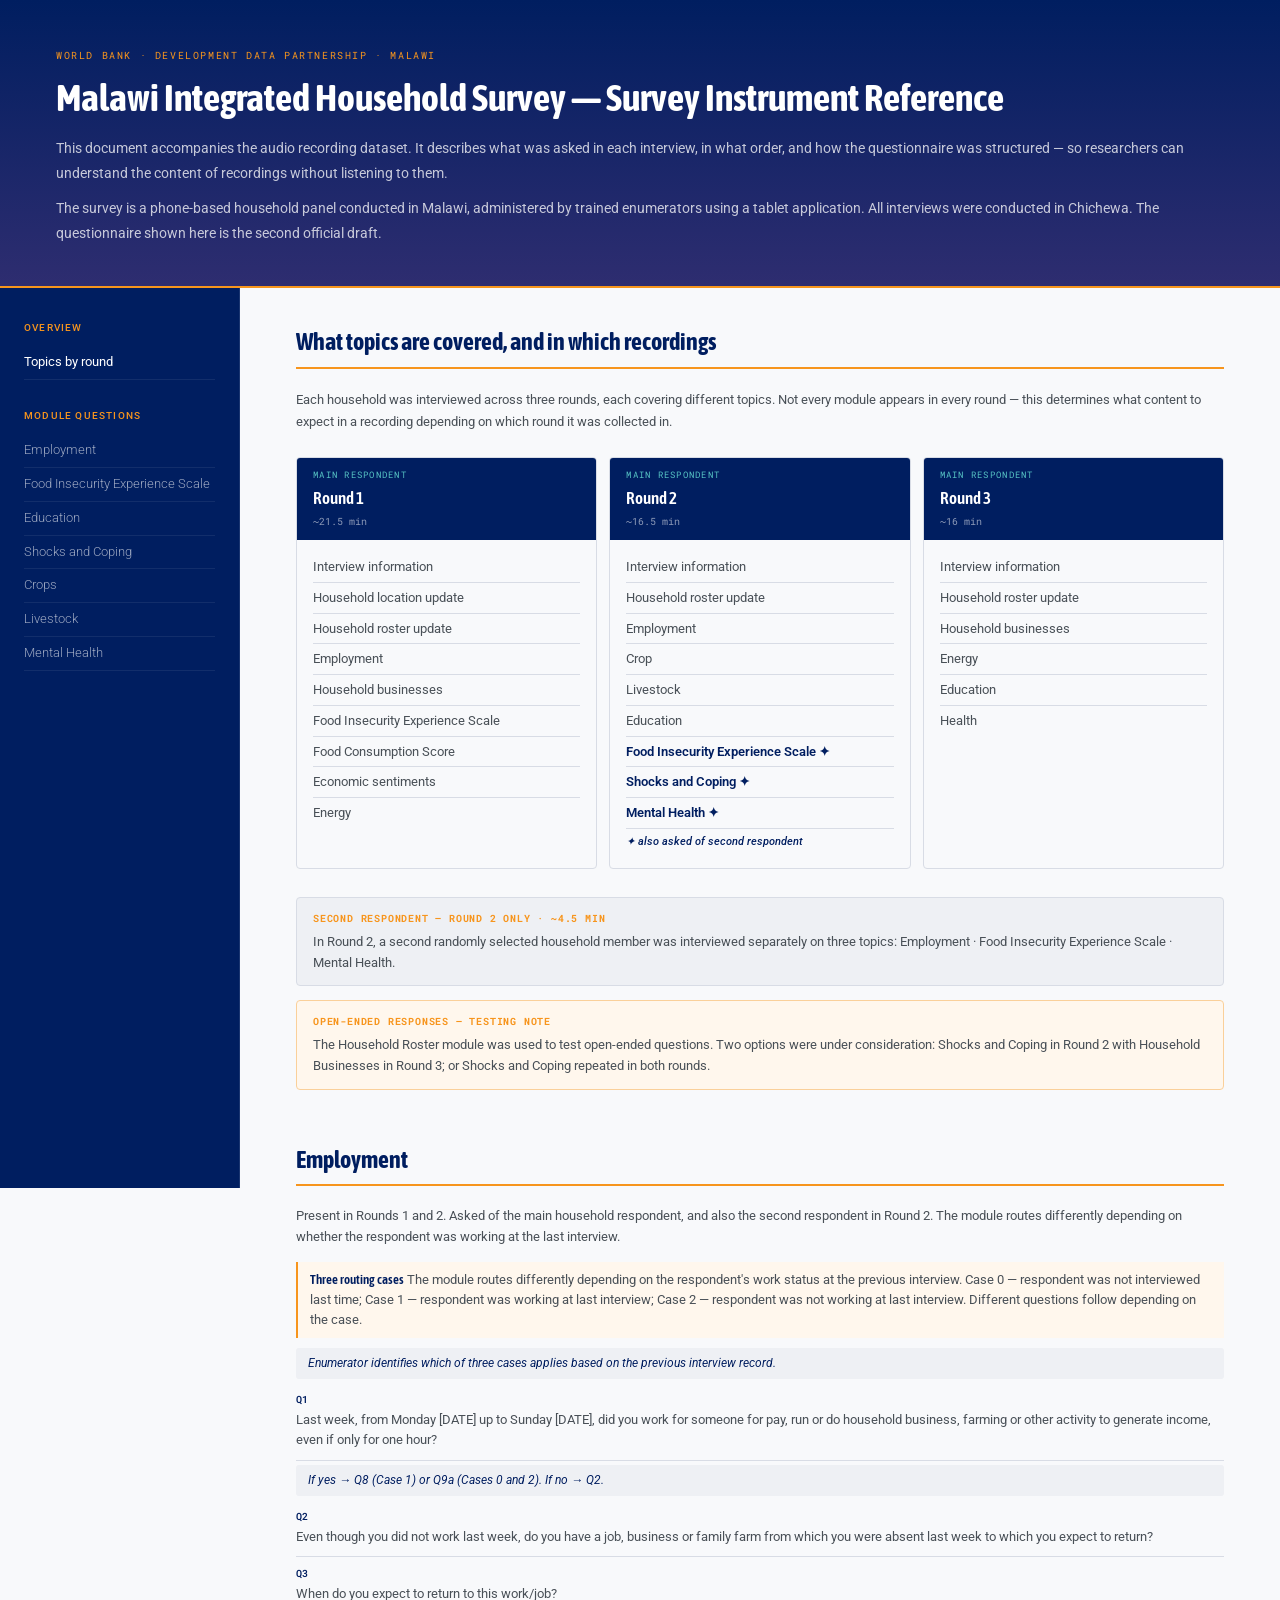
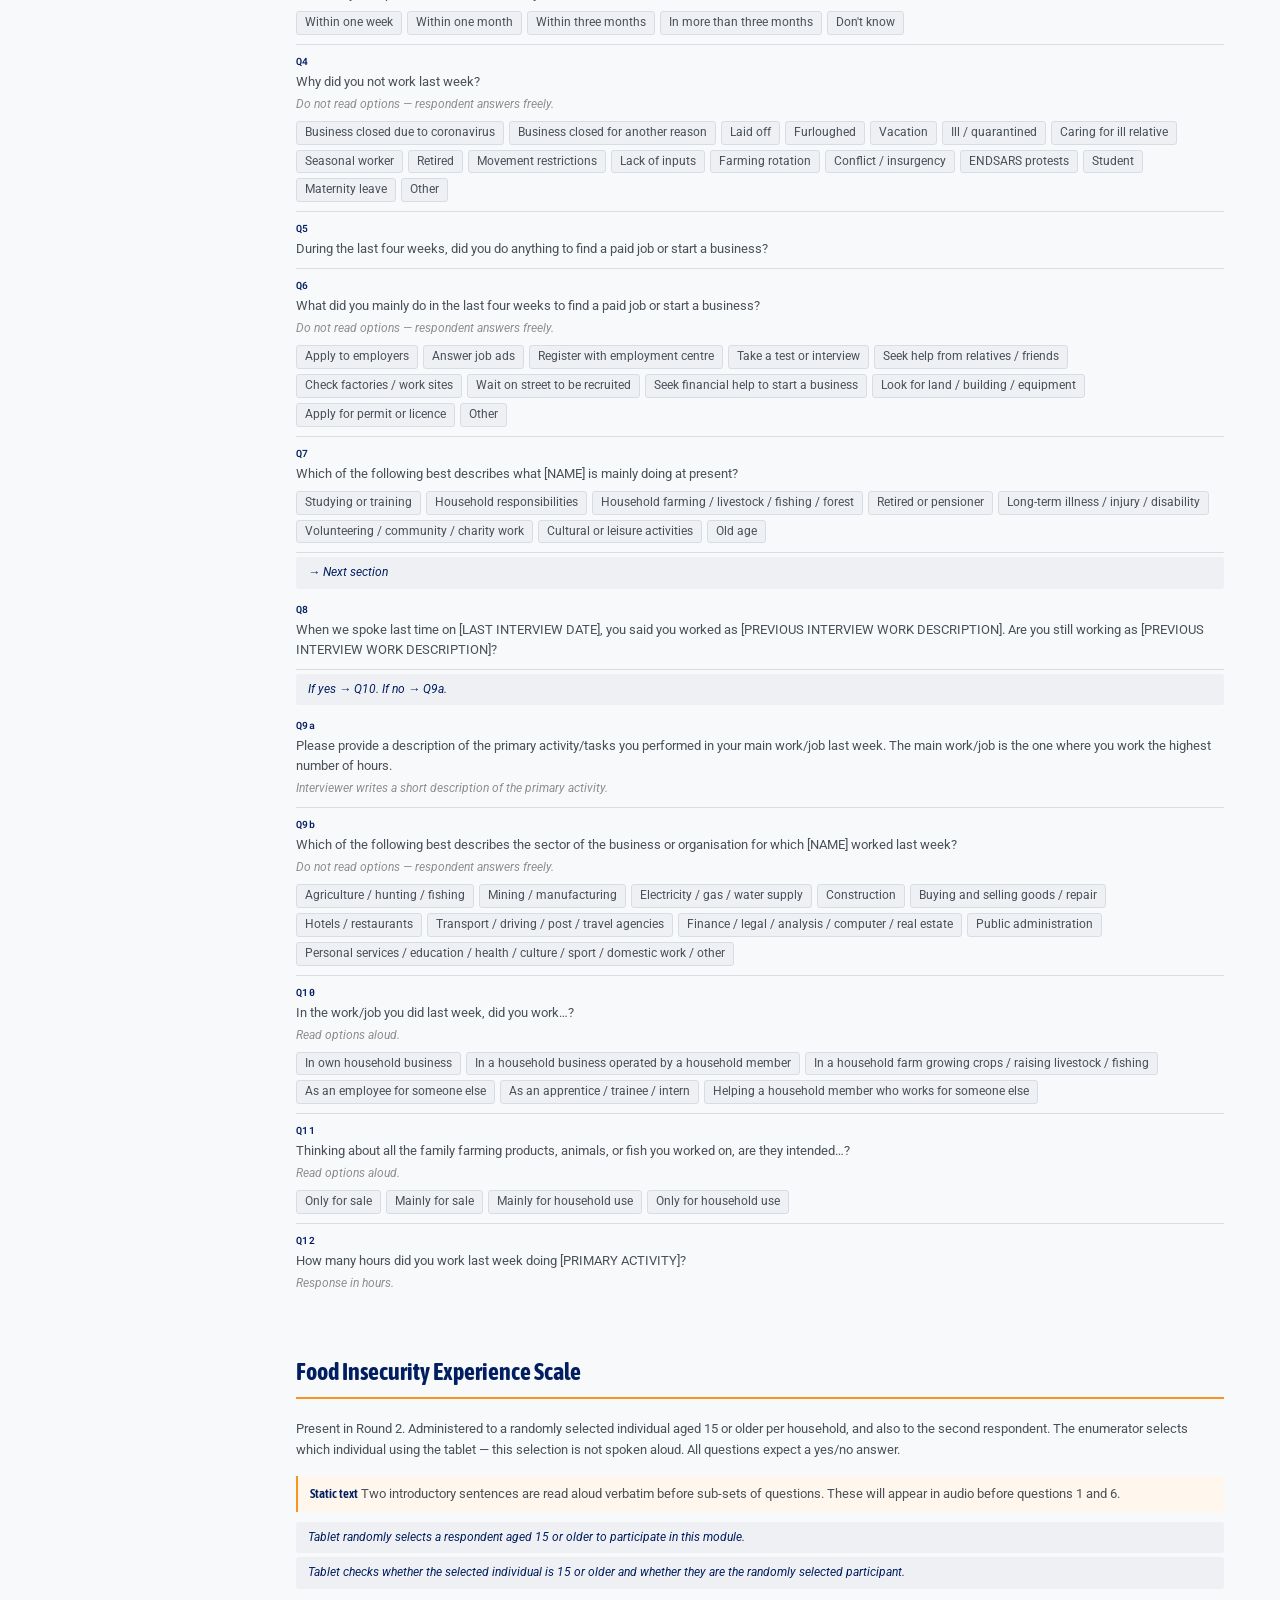
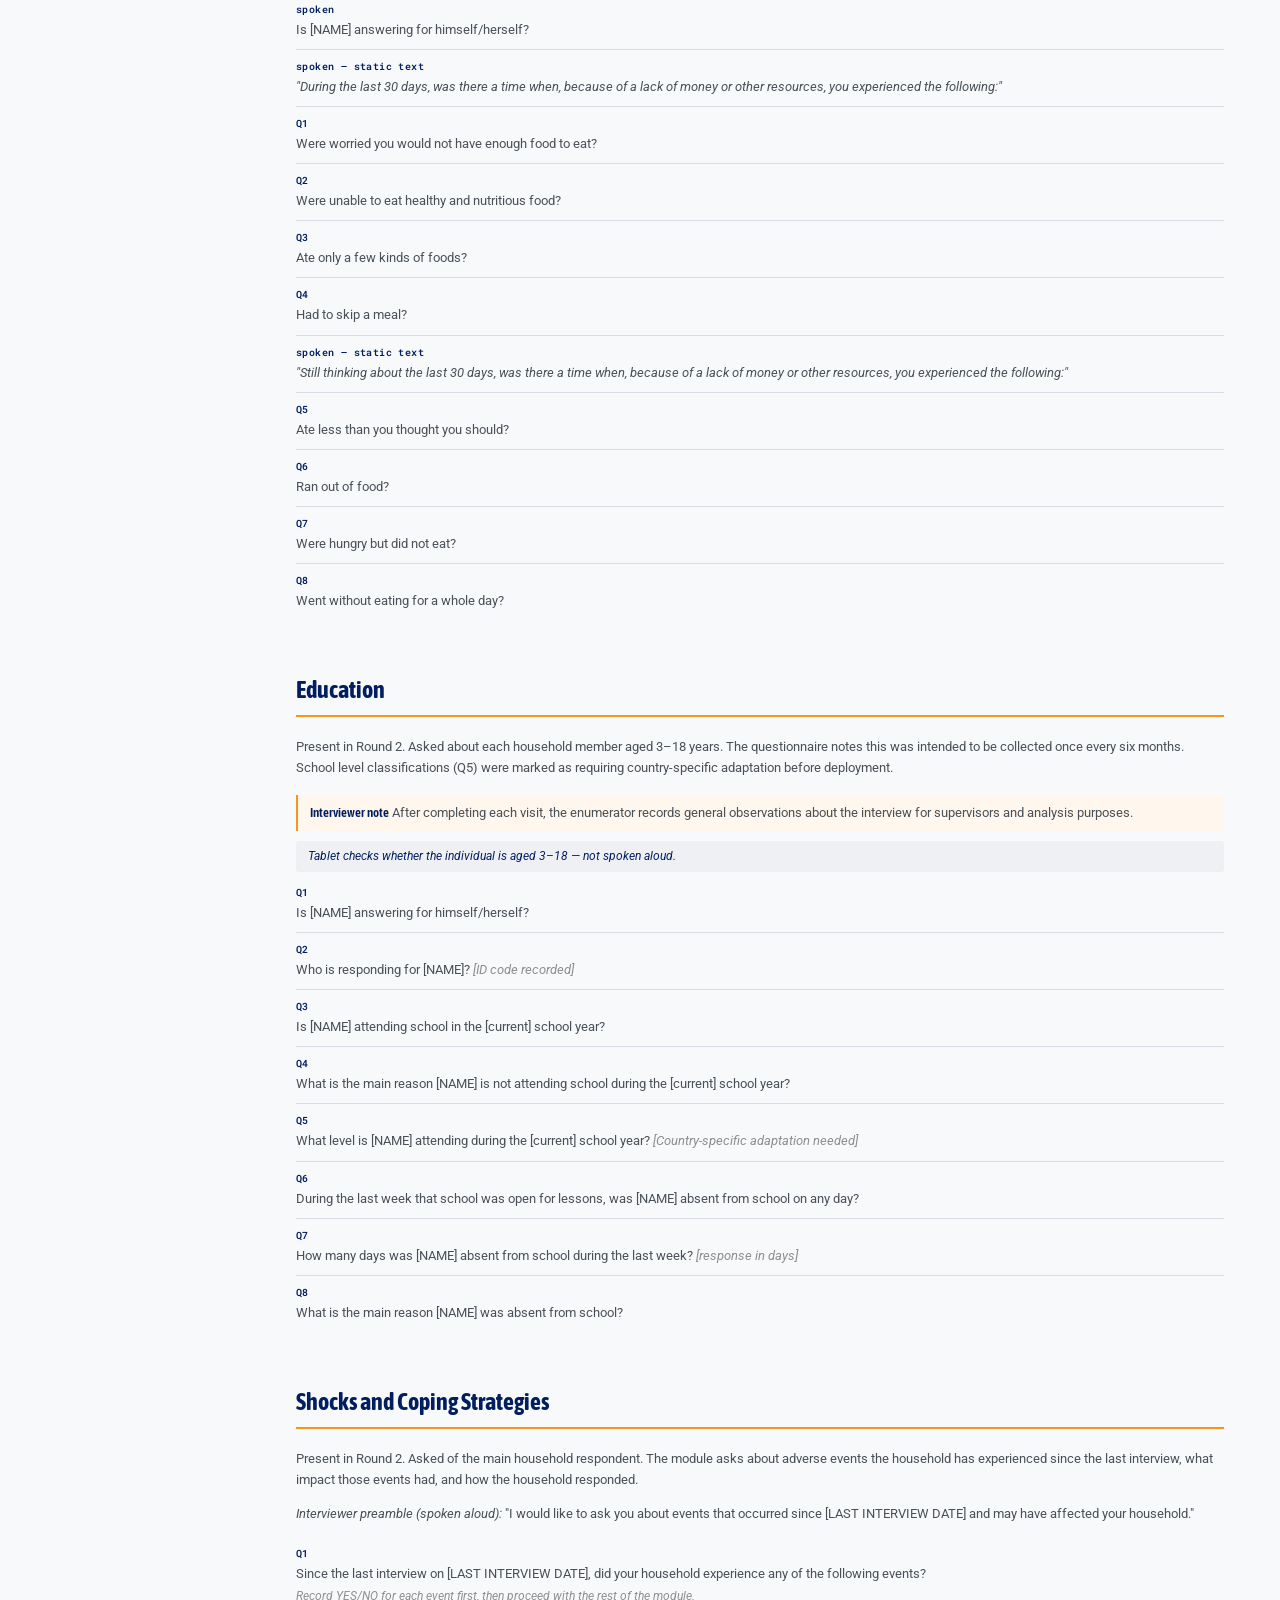
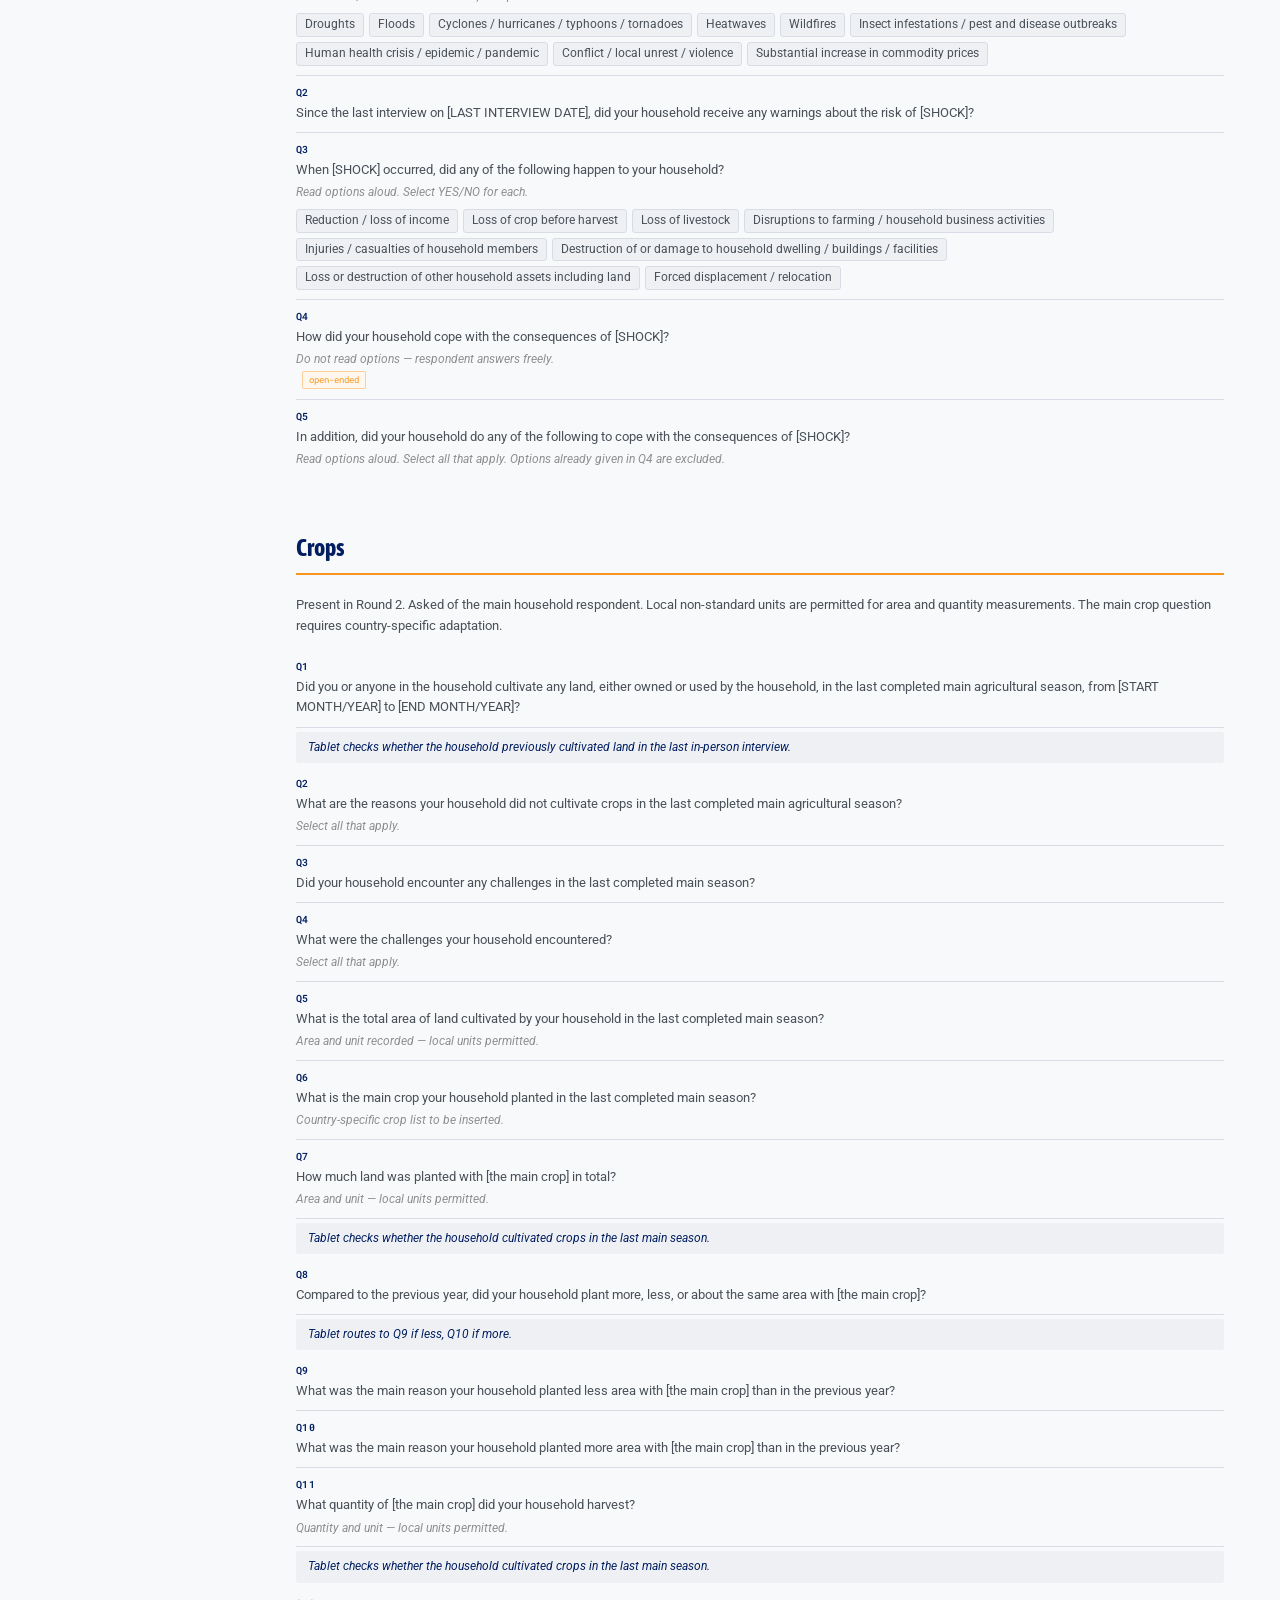
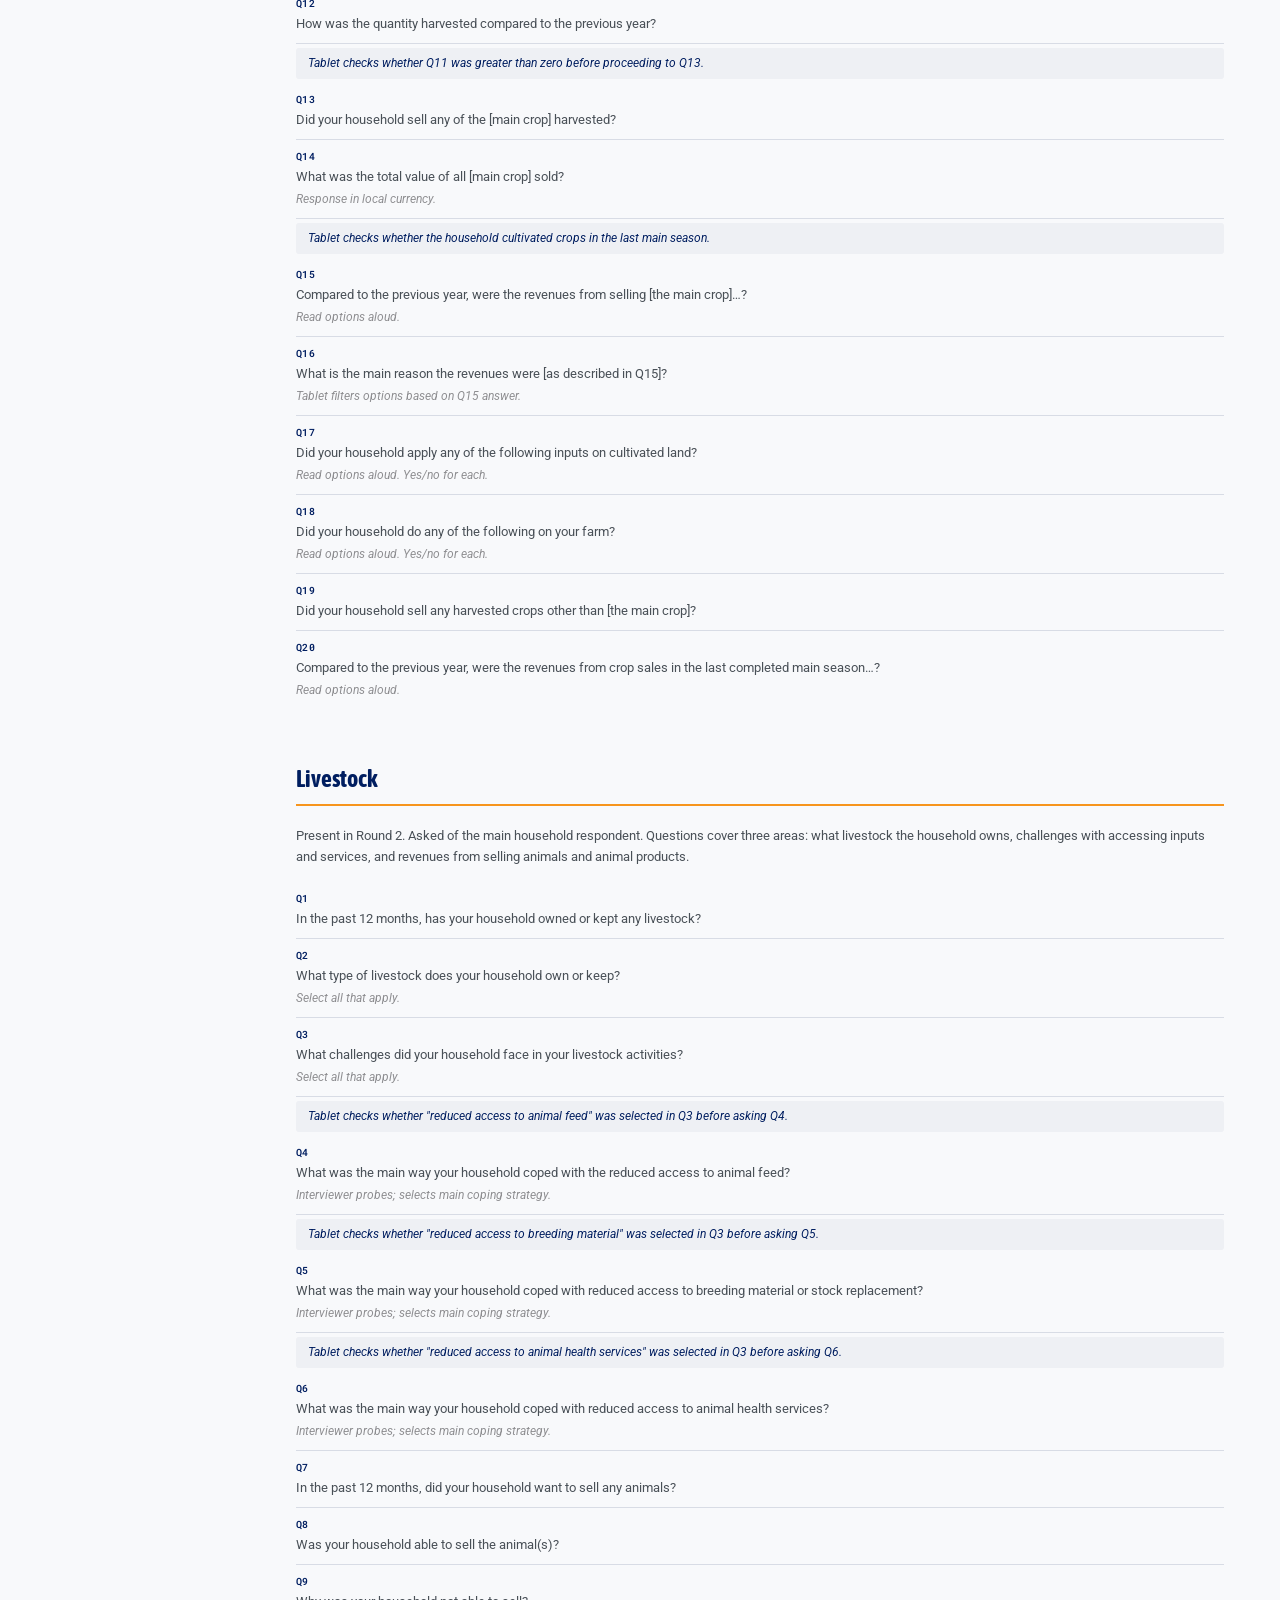
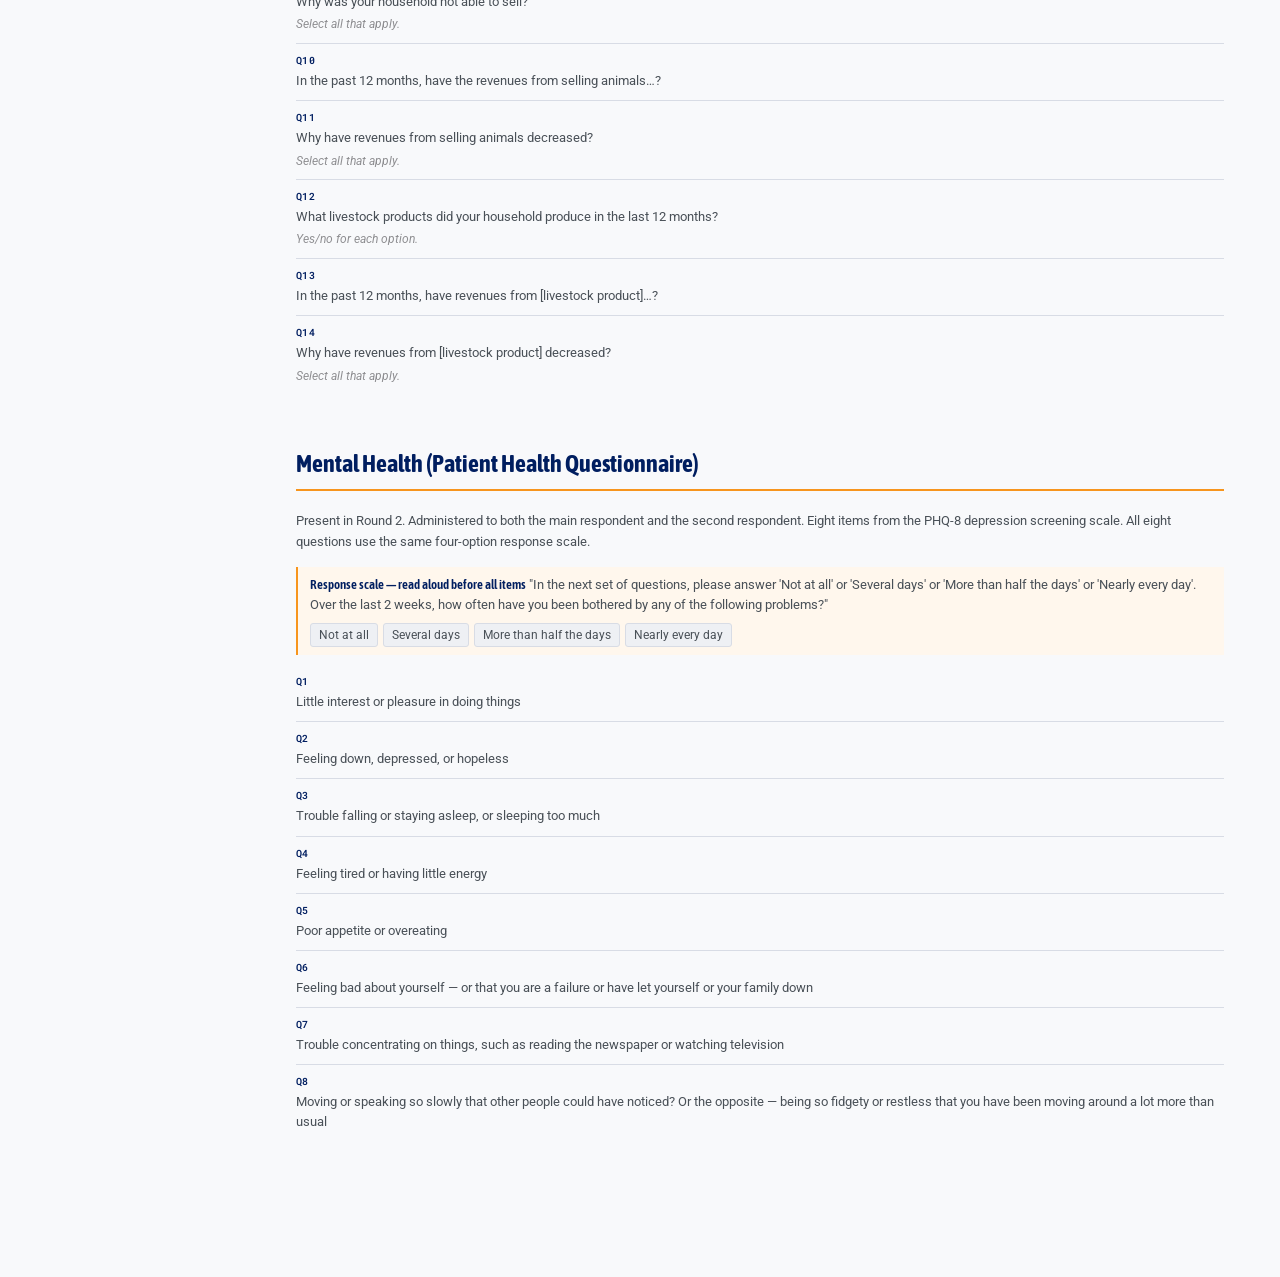
==== commit 5792a0f9: "Fixing the phone survey link" ====
--- a/phone-surveys.html
+++ b/phone-surveys.html
@@ -99,7 +99,7 @@
   font-weight: 500;
   letter-spacing: 0.12em;
   text-transform: uppercase;
-  color: var(--teal);
+  color: var(--orange);
   margin-bottom: 10px;
   display: block;
 }
@@ -126,7 +126,7 @@
   align-items: baseline;
   gap: 12px;
   padding-bottom: 10px;
-  border-bottom: 2px solid var(--teal);
+  border-bottom: 2px solid var(--orange);
   margin-bottom: 20px;
 }
 .sec-id { font-family: 'Roboto Mono', monospace; font-size: 10px; color: var(--ink3); }
@@ -203,9 +203,9 @@
   font-size: 12.5px;
   color: var(--ink2);
   padding: 8px 12px;
-  border-left: 2px solid var(--teal);
+  border-left: 2px solid var(--orange);
   margin: 12px 0 8px;
-  background: var(--teal-bg);
+  background: var(--orange-bg);
 }
 .mod-note strong { color: var(--navy); font-weight: 600; font-family: 'Asap Condensed', sans-serif; }
 
@@ -327,12 +327,12 @@
 
 
 <header style="background-color:#001E60; background-image:linear-gradient(#001E60, #2e2d70); padding: 48px 56px 40px; width:100%;">
-  <div style="font-family:'Roboto Mono',monospace; font-size:10px; letter-spacing:0.16em; text-transform:uppercase; color:var(--teal); margin-bottom:12px;">World Bank · Development Data Partnership · Malawi</div>
+  <div style="font-family:'Roboto Mono',monospace; font-size:10px; letter-spacing:0.16em; text-transform:uppercase; color:var(--orange); margin-bottom:12px;">World Bank · Development Data Partnership · Malawi</div>
   <h1 style="font-family:'Asap Condensed',sans-serif; font-size:38px; font-weight:700; color:#fff; line-height:1.15; margin-bottom:16px;">Malawi Integrated Household Survey — Survey Instrument Reference</h1>
   <p style="font-family:'Roboto',sans-serif; font-size:14px; color:rgba(255,255,255,0.75); line-height:1.8;">This document accompanies the audio recording dataset. It describes what was asked in each interview, in what order, and how the questionnaire was structured — so researchers can understand the content of recordings without listening to them.</p>
   <p style="font-family:'Roboto',sans-serif; font-size:14px; color:rgba(255,255,255,0.75); line-height:1.8; margin-top:10px;">The survey is a phone-based household panel conducted in Malawi, administered by trained enumerators using a tablet application. All interviews were conducted in Chichewa. The questionnaire shown here is the second official draft.</p>
 </header>
-<div style="border-bottom: 1px solid var(--gray-200);"></div>
+<div style="border-bottom: 2px solid var(--orange);"></div>
 
 <div class="layout">
 
@@ -423,7 +423,7 @@
   </div>
 
   <div style="background:var(--bg2); border:1px solid var(--border); border-radius:4px; padding:12px 16px; font-size:12.5px; color:var(--ink2); line-height:1.7;">
-    <strong style="font-family:var(--mono); font-size:10px; letter-spacing:0.08em; text-transform:uppercase; color:var(--teal); display:block; margin-bottom:4px;">Second respondent — Round 2 only · ~4.5 min</strong>
+    <strong style="font-family:var(--mono); font-size:10px; letter-spacing:0.08em; text-transform:uppercase; color:var(--orange); display:block; margin-bottom:4px;">Second respondent — Round 2 only · ~4.5 min</strong>
     In Round 2, a second randomly selected household member was interviewed separately on three topics: Employment · Food Insecurity Experience Scale · Mental Health.
   </div>
 
@@ -650,4 +650,4 @@
 secs.forEach(s => obs.observe(s));
 </script>
 </body>
-</html>
+</html>
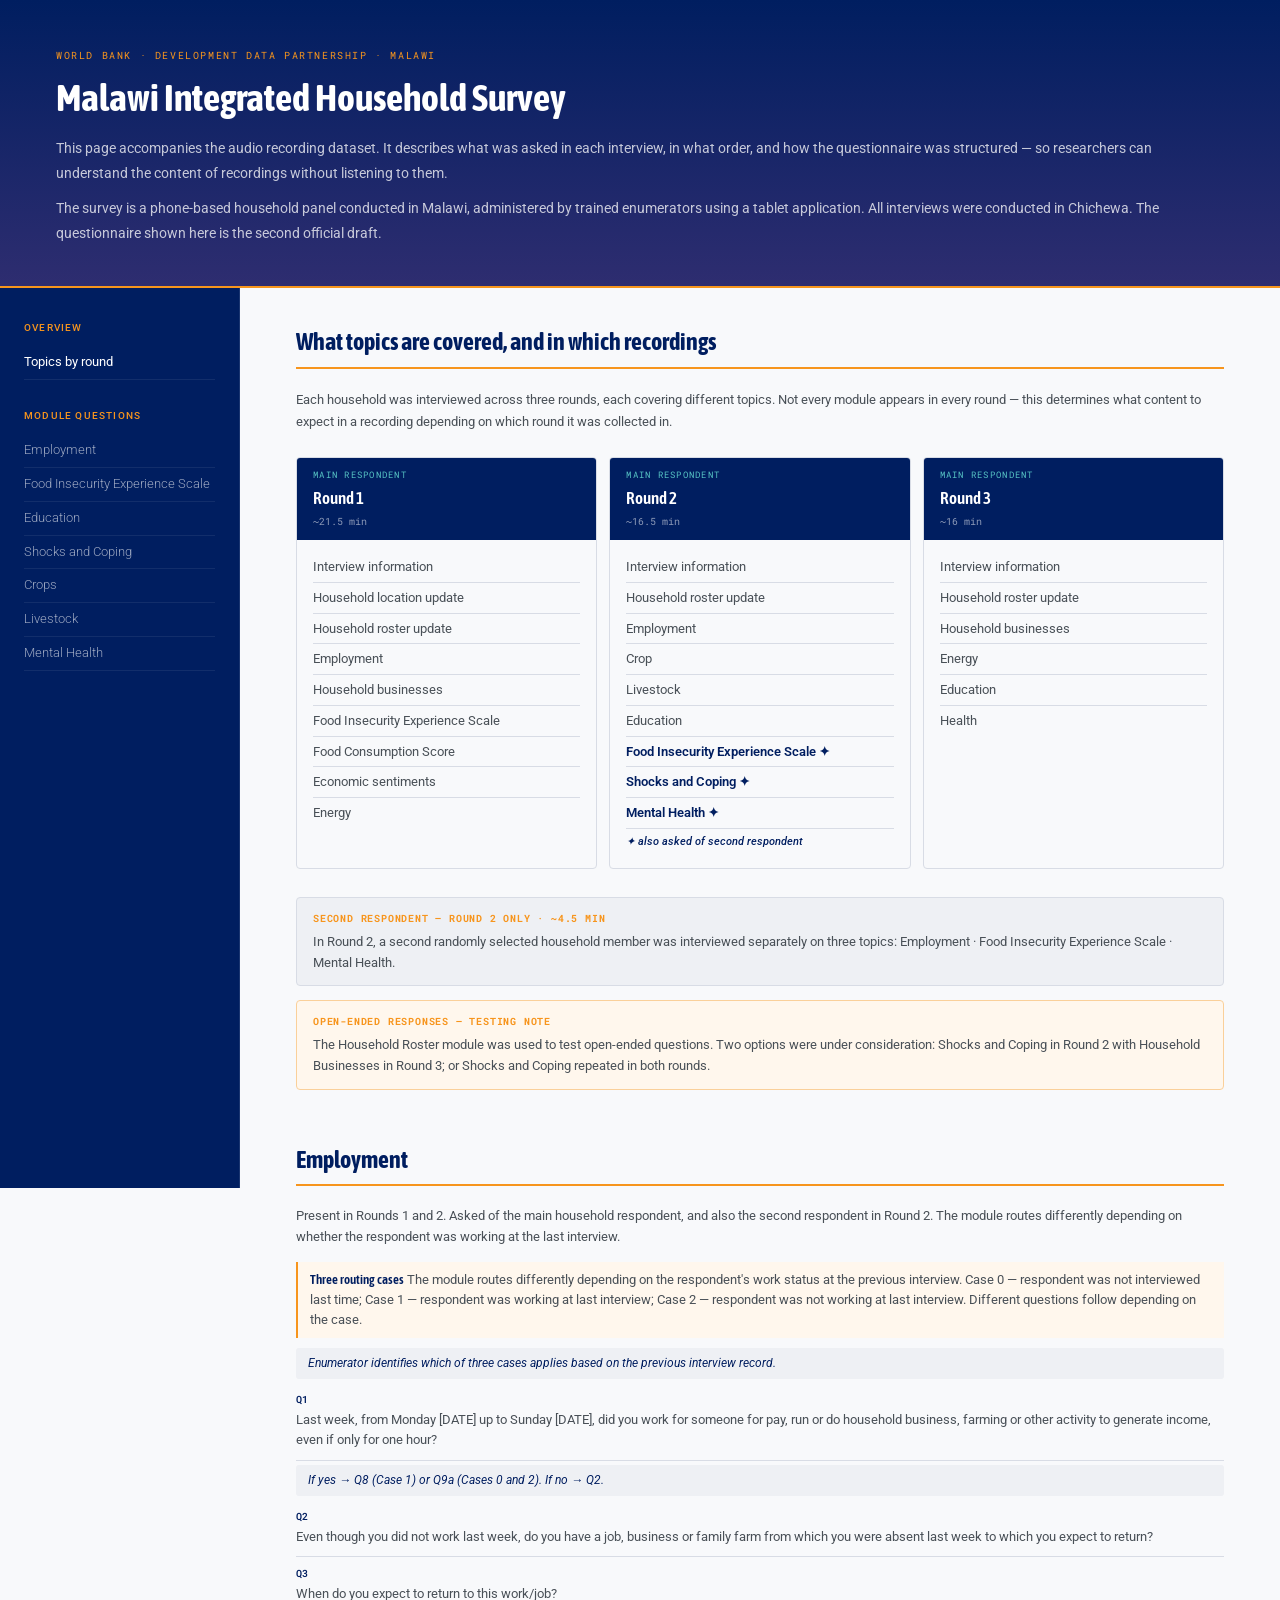
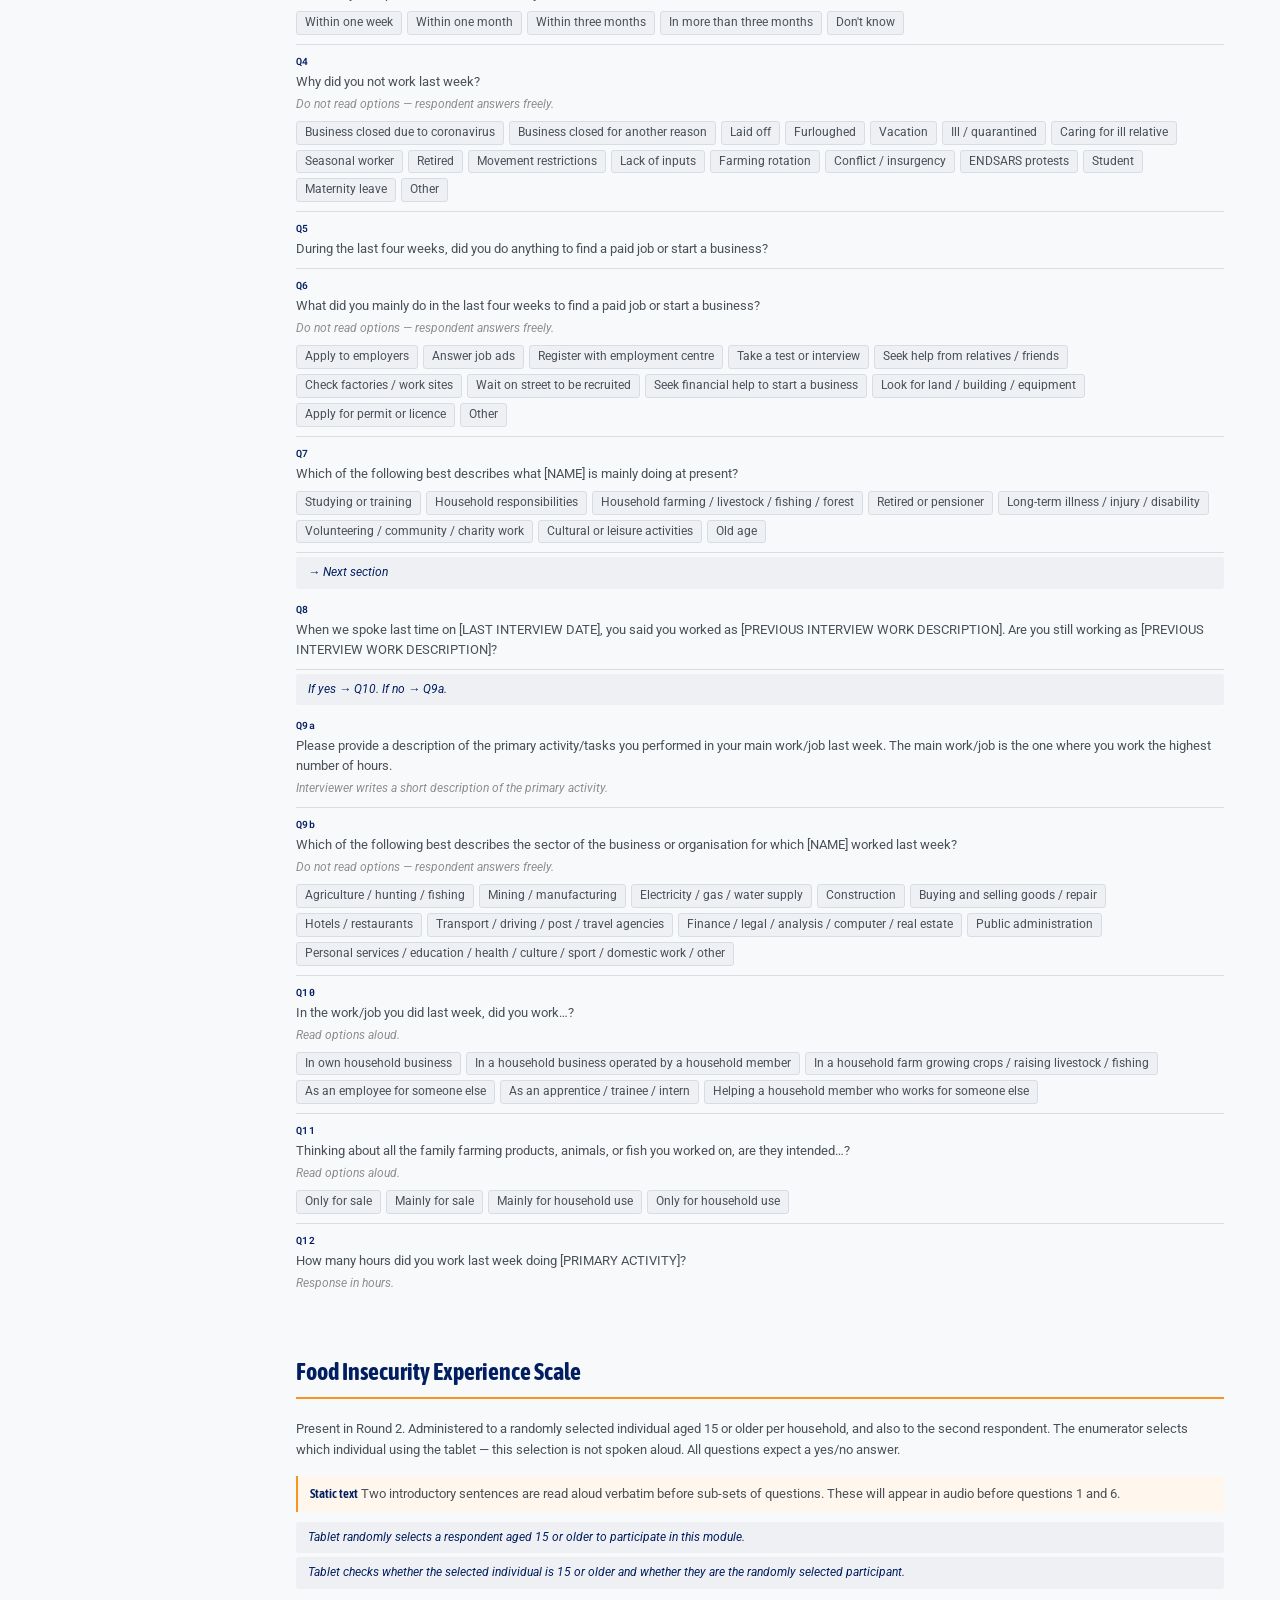
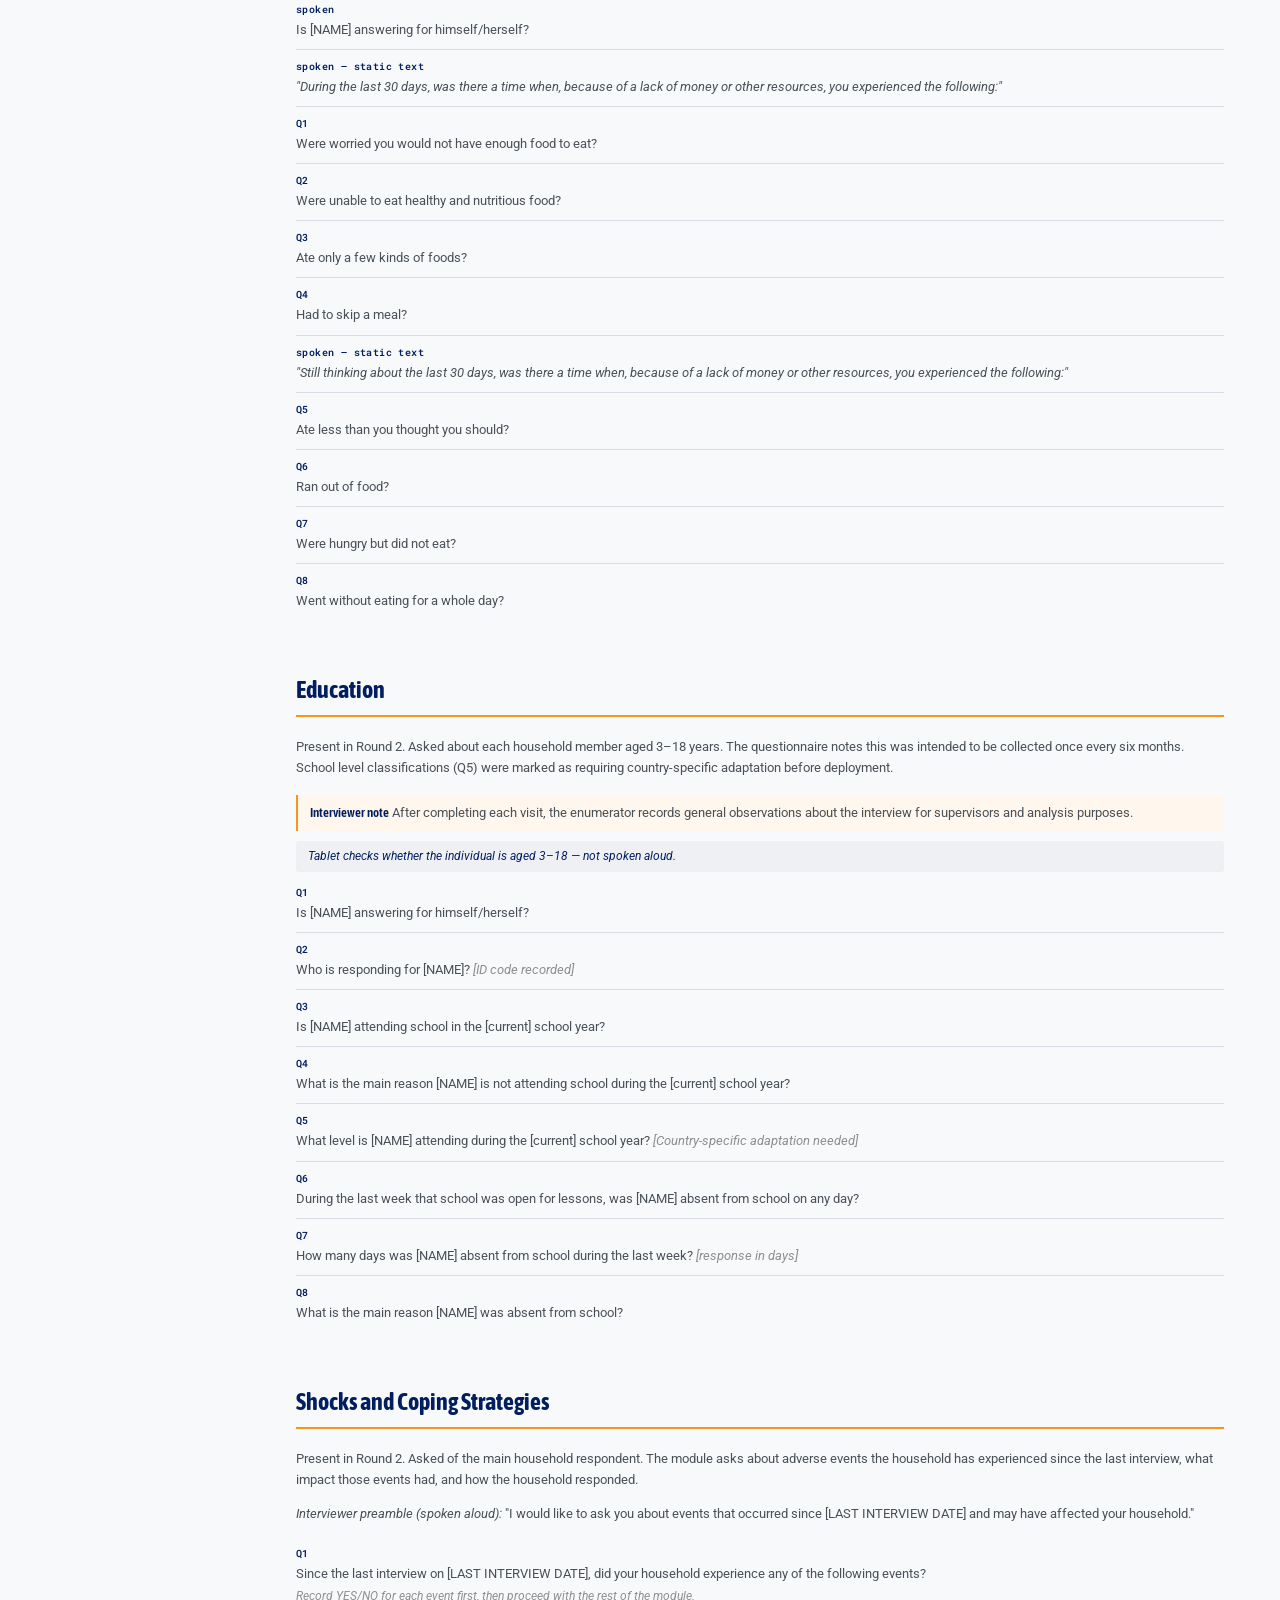
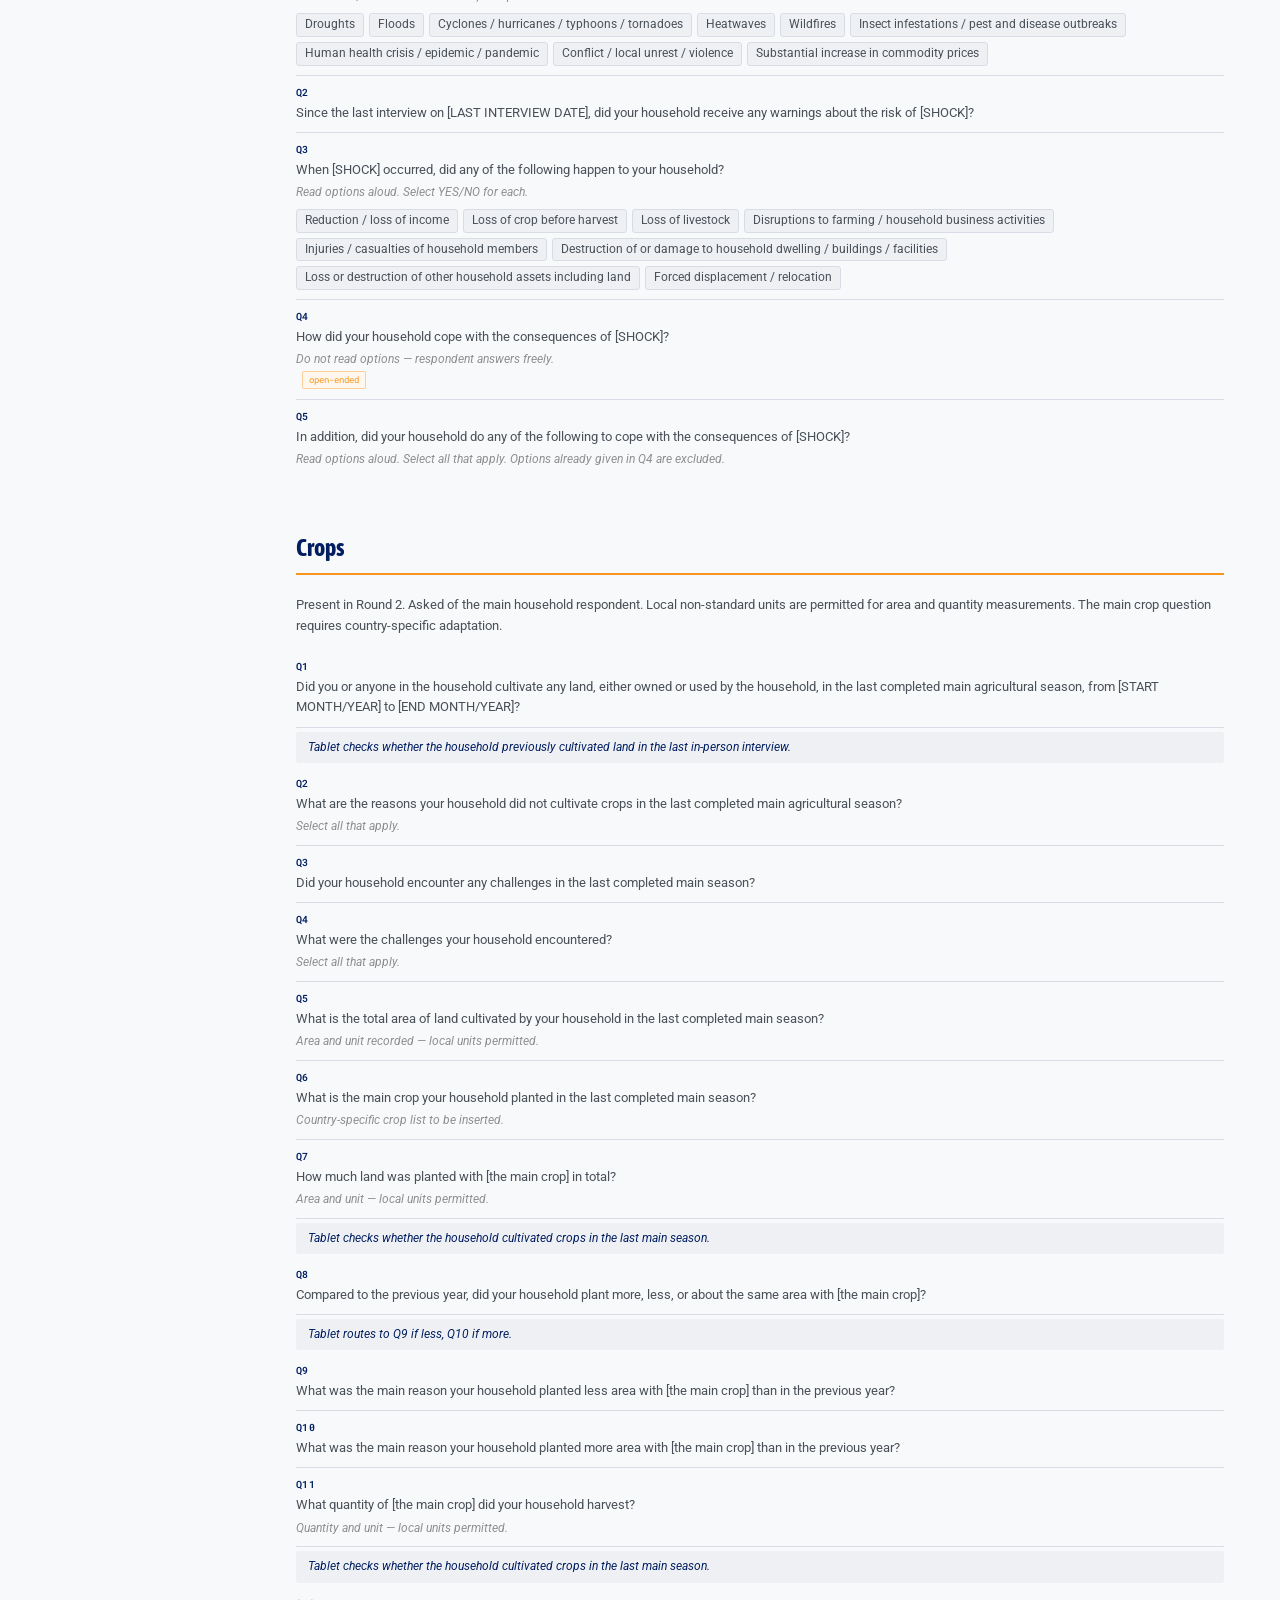
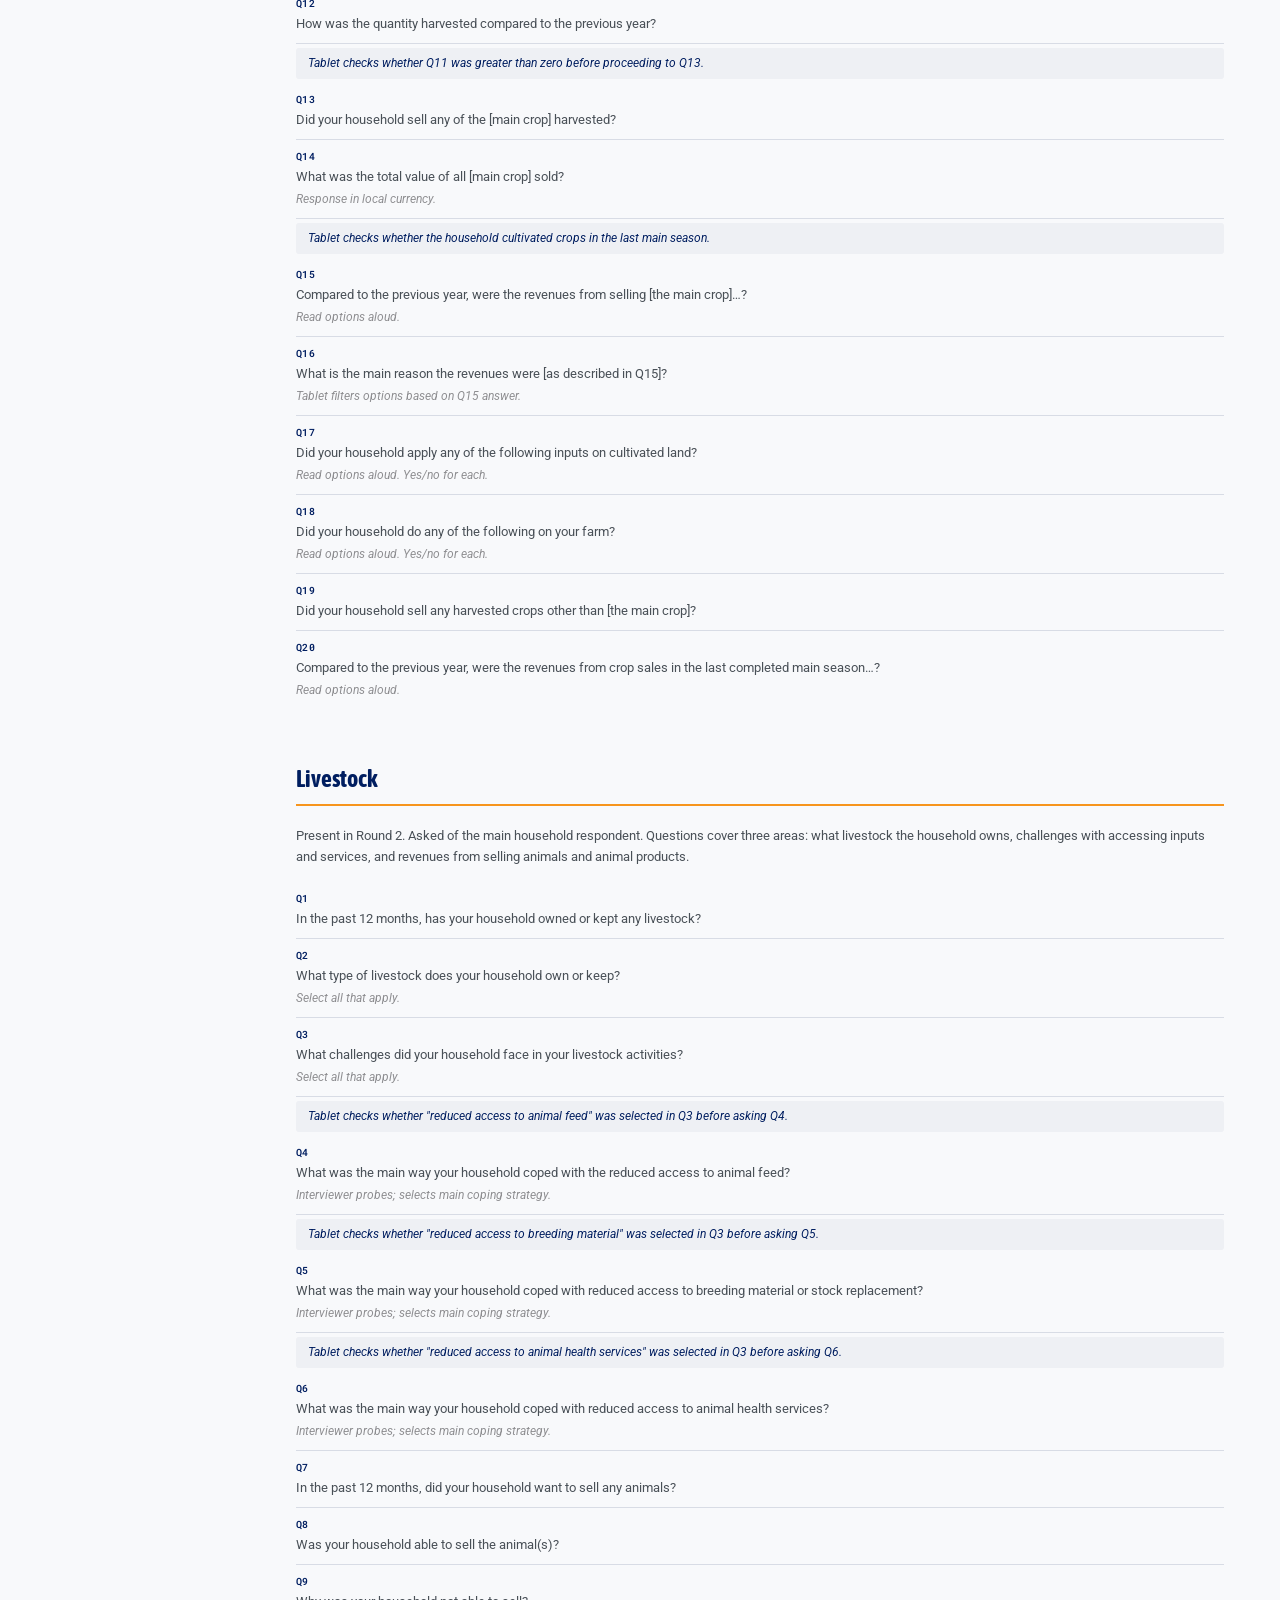
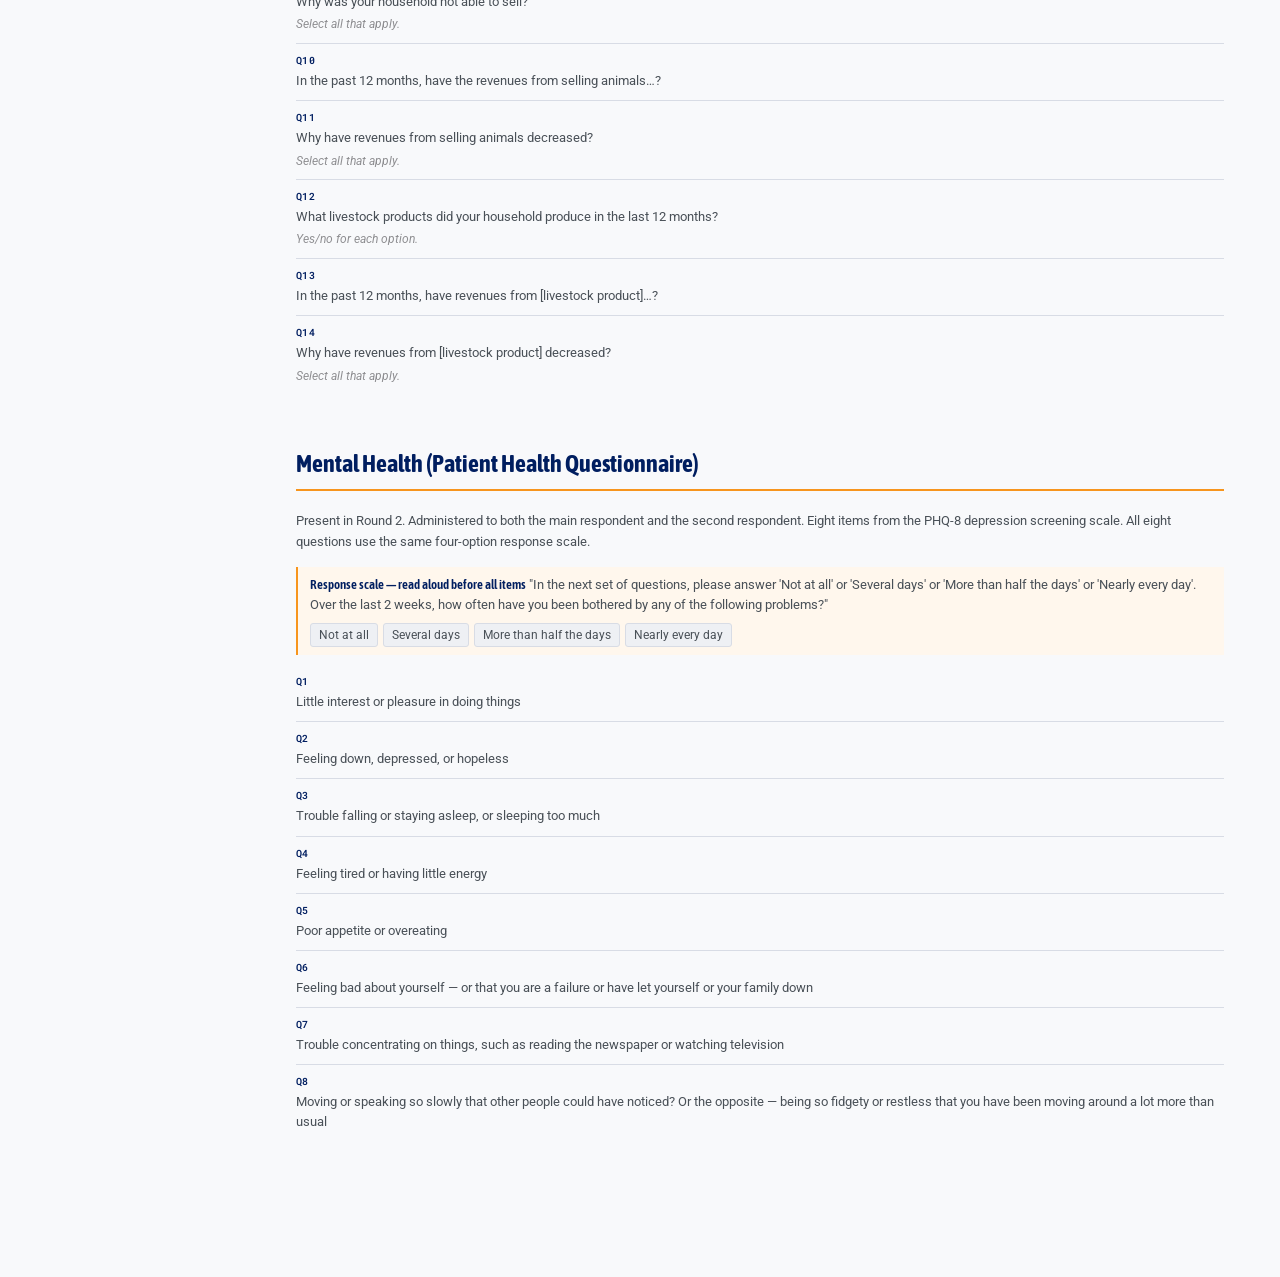
==== commit 3a77842e: "Fixing the phone survey link" ====
--- a/phone-surveys.html
+++ b/phone-surveys.html
@@ -3,7 +3,7 @@
 <head>
 <meta charset="UTF-8">
 <meta name="viewport" content="width=device-width, initial-scale=1.0">
-<title>RF Phone Survey Malawi — Survey Instrument Reference</title>
+<title>RF Phone Survey Malawi</title>
 <link href="https://fonts.googleapis.com/css2?family=Asap+Condensed:wght@400;600;700&family=Roboto:wght@300;400;500&family=Roboto+Mono:wght@400;500&display=swap" rel="stylesheet">
 <style>
 :root {
@@ -328,8 +328,8 @@
 
 <header style="background-color:#001E60; background-image:linear-gradient(#001E60, #2e2d70); padding: 48px 56px 40px; width:100%;">
   <div style="font-family:'Roboto Mono',monospace; font-size:10px; letter-spacing:0.16em; text-transform:uppercase; color:var(--orange); margin-bottom:12px;">World Bank · Development Data Partnership · Malawi</div>
-  <h1 style="font-family:'Asap Condensed',sans-serif; font-size:38px; font-weight:700; color:#fff; line-height:1.15; margin-bottom:16px;">Malawi Integrated Household Survey — Survey Instrument Reference</h1>
-  <p style="font-family:'Roboto',sans-serif; font-size:14px; color:rgba(255,255,255,0.75); line-height:1.8;">This document accompanies the audio recording dataset. It describes what was asked in each interview, in what order, and how the questionnaire was structured — so researchers can understand the content of recordings without listening to them.</p>
+  <h1 style="font-family:'Asap Condensed',sans-serif; font-size:38px; font-weight:700; color:#fff; line-height:1.15; margin-bottom:16px;">Malawi Integrated Household Survey</h1>
+  <p style="font-family:'Roboto',sans-serif; font-size:14px; color:rgba(255,255,255,0.75); line-height:1.8;">This page accompanies the audio recording dataset. It describes what was asked in each interview, in what order, and how the questionnaire was structured — so researchers can understand the content of recordings without listening to them.</p>
   <p style="font-family:'Roboto',sans-serif; font-size:14px; color:rgba(255,255,255,0.75); line-height:1.8; margin-top:10px;">The survey is a phone-based household panel conducted in Malawi, administered by trained enumerators using a tablet application. All interviews were conducted in Chichewa. The questionnaire shown here is the second official draft.</p>
 </header>
 <div style="border-bottom: 2px solid var(--orange);"></div>
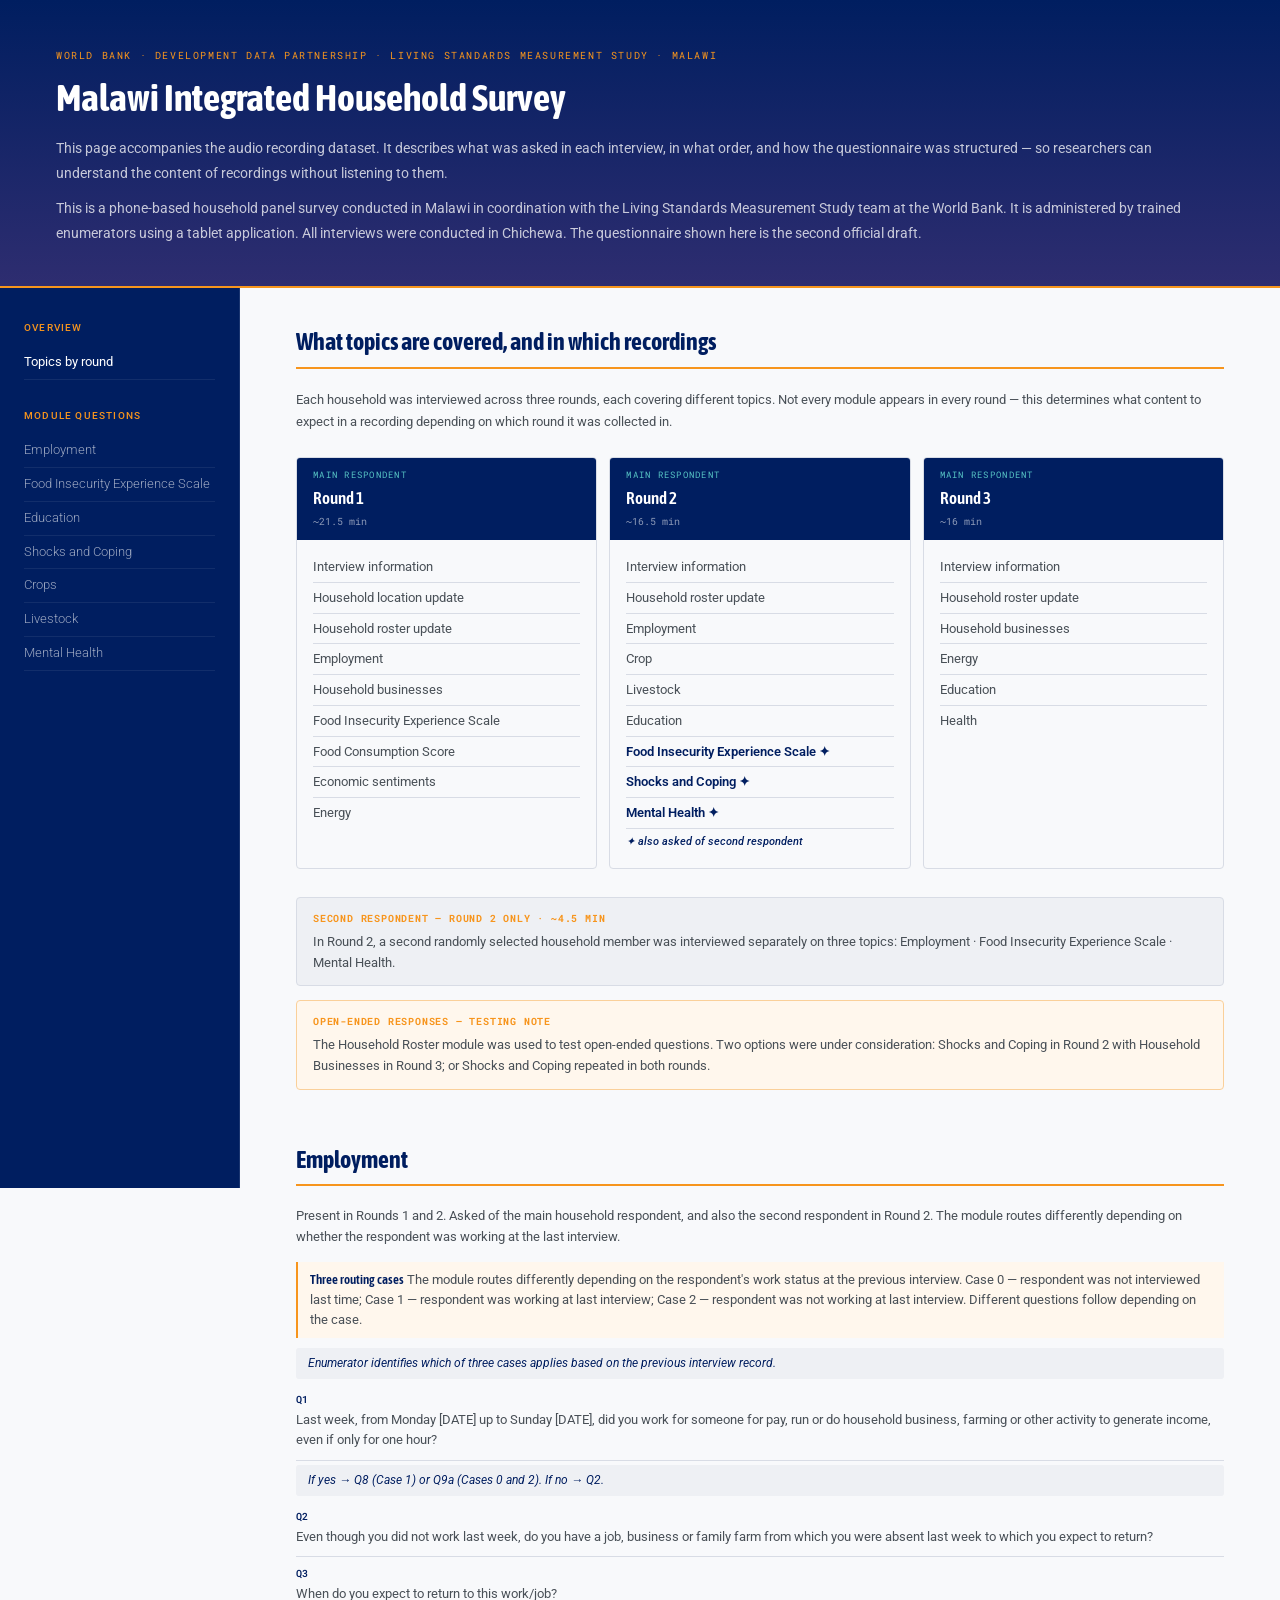
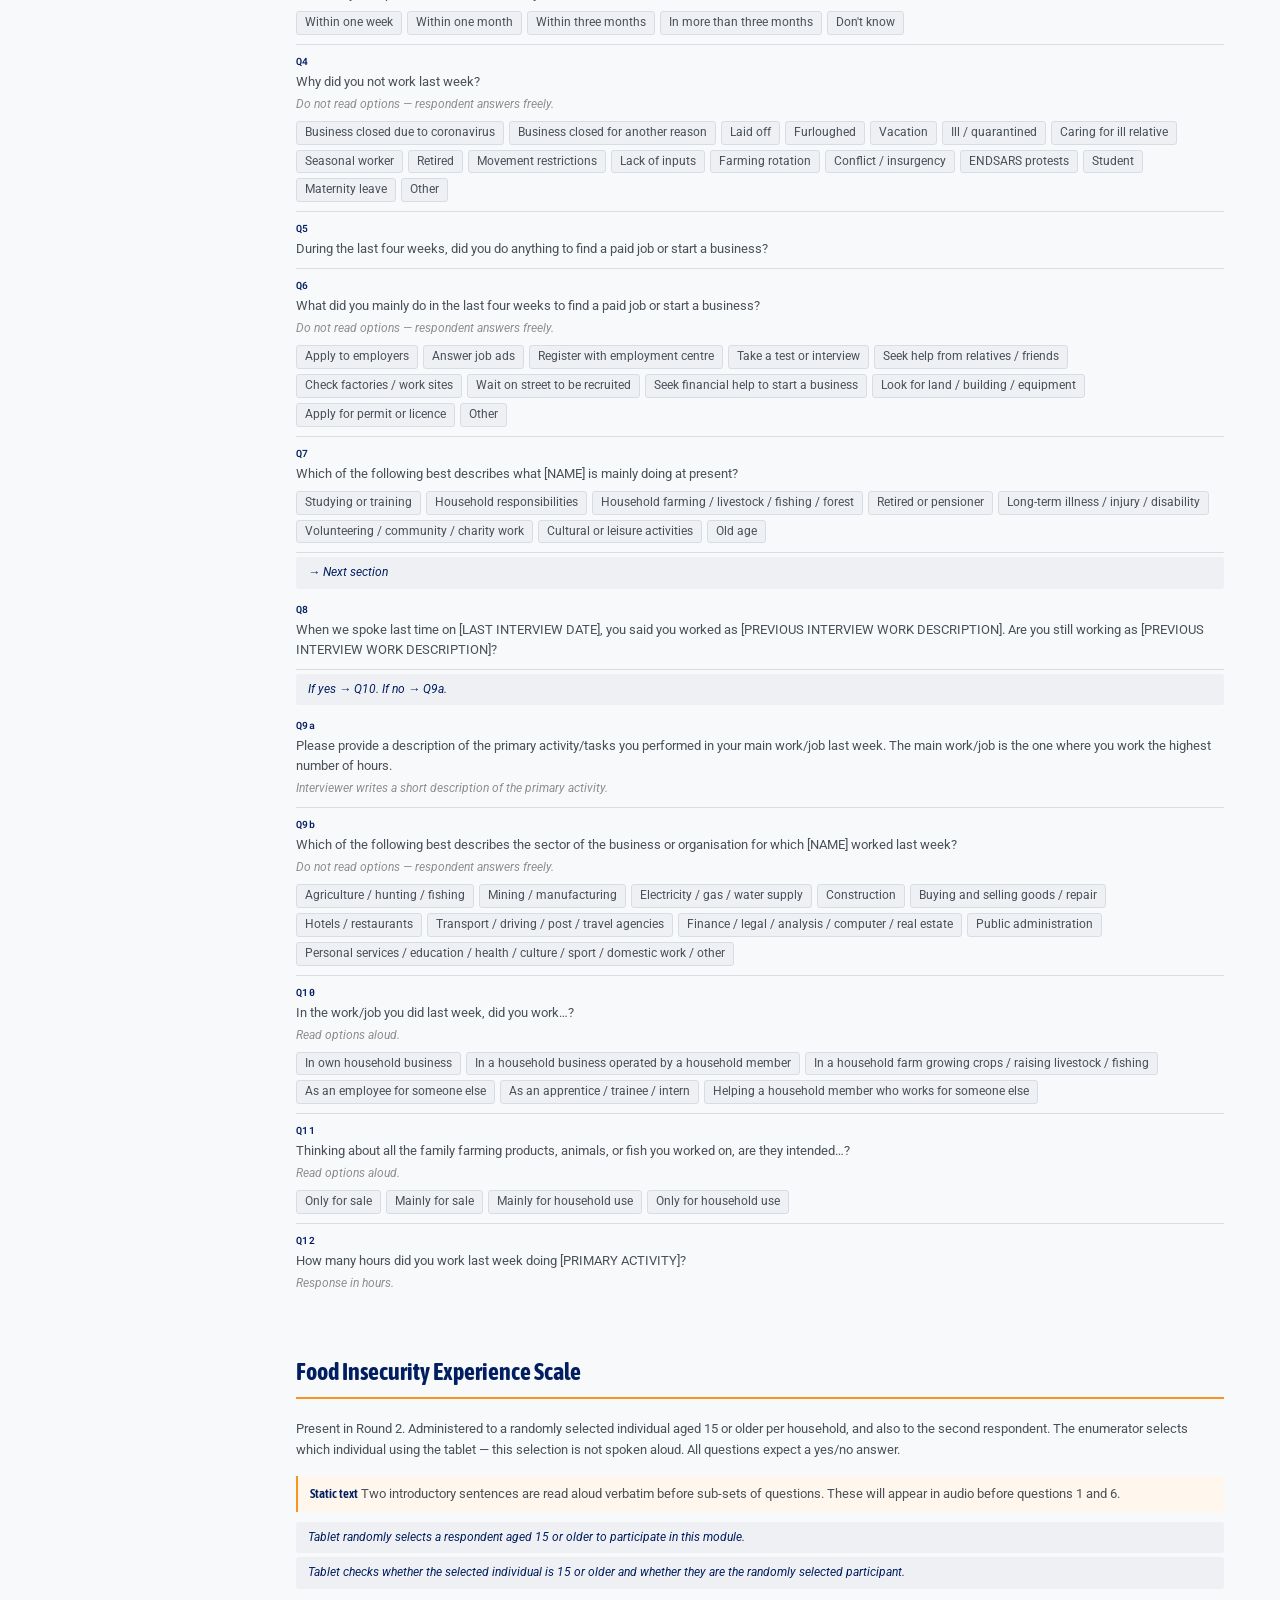
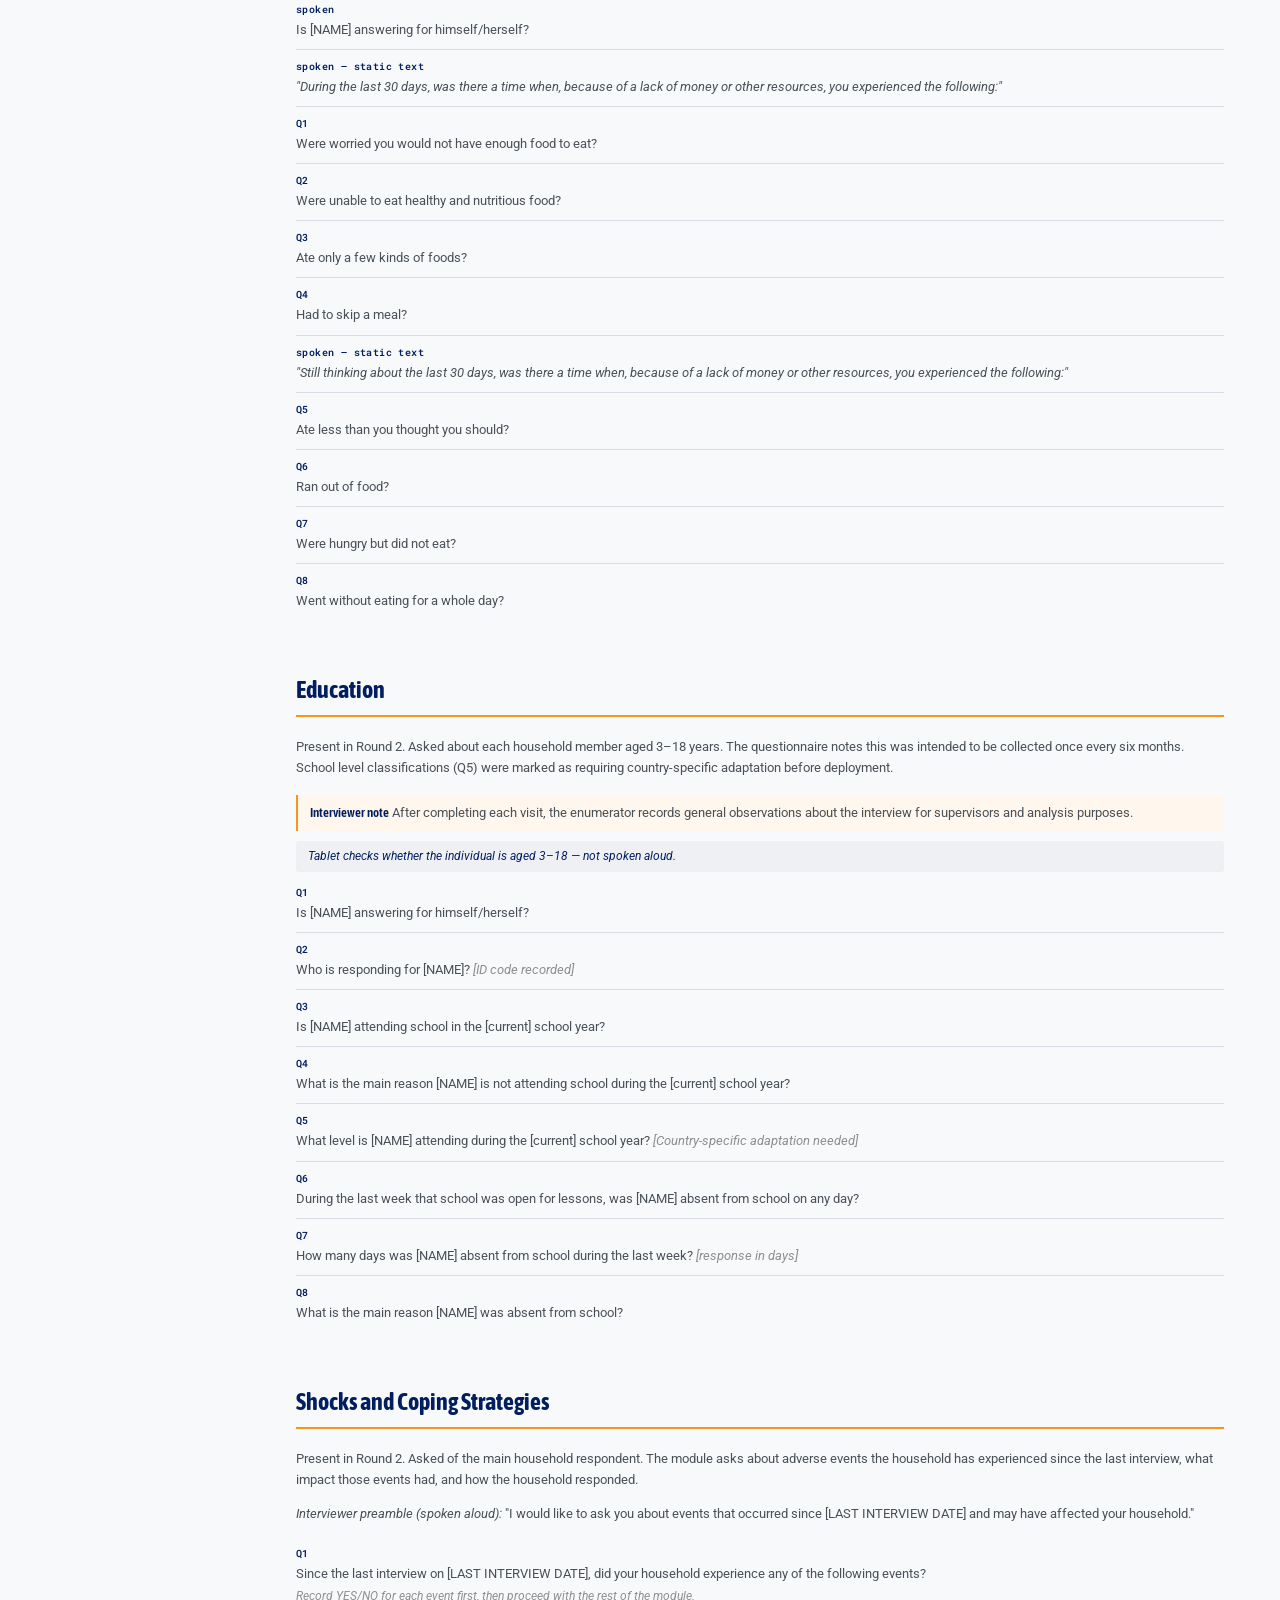
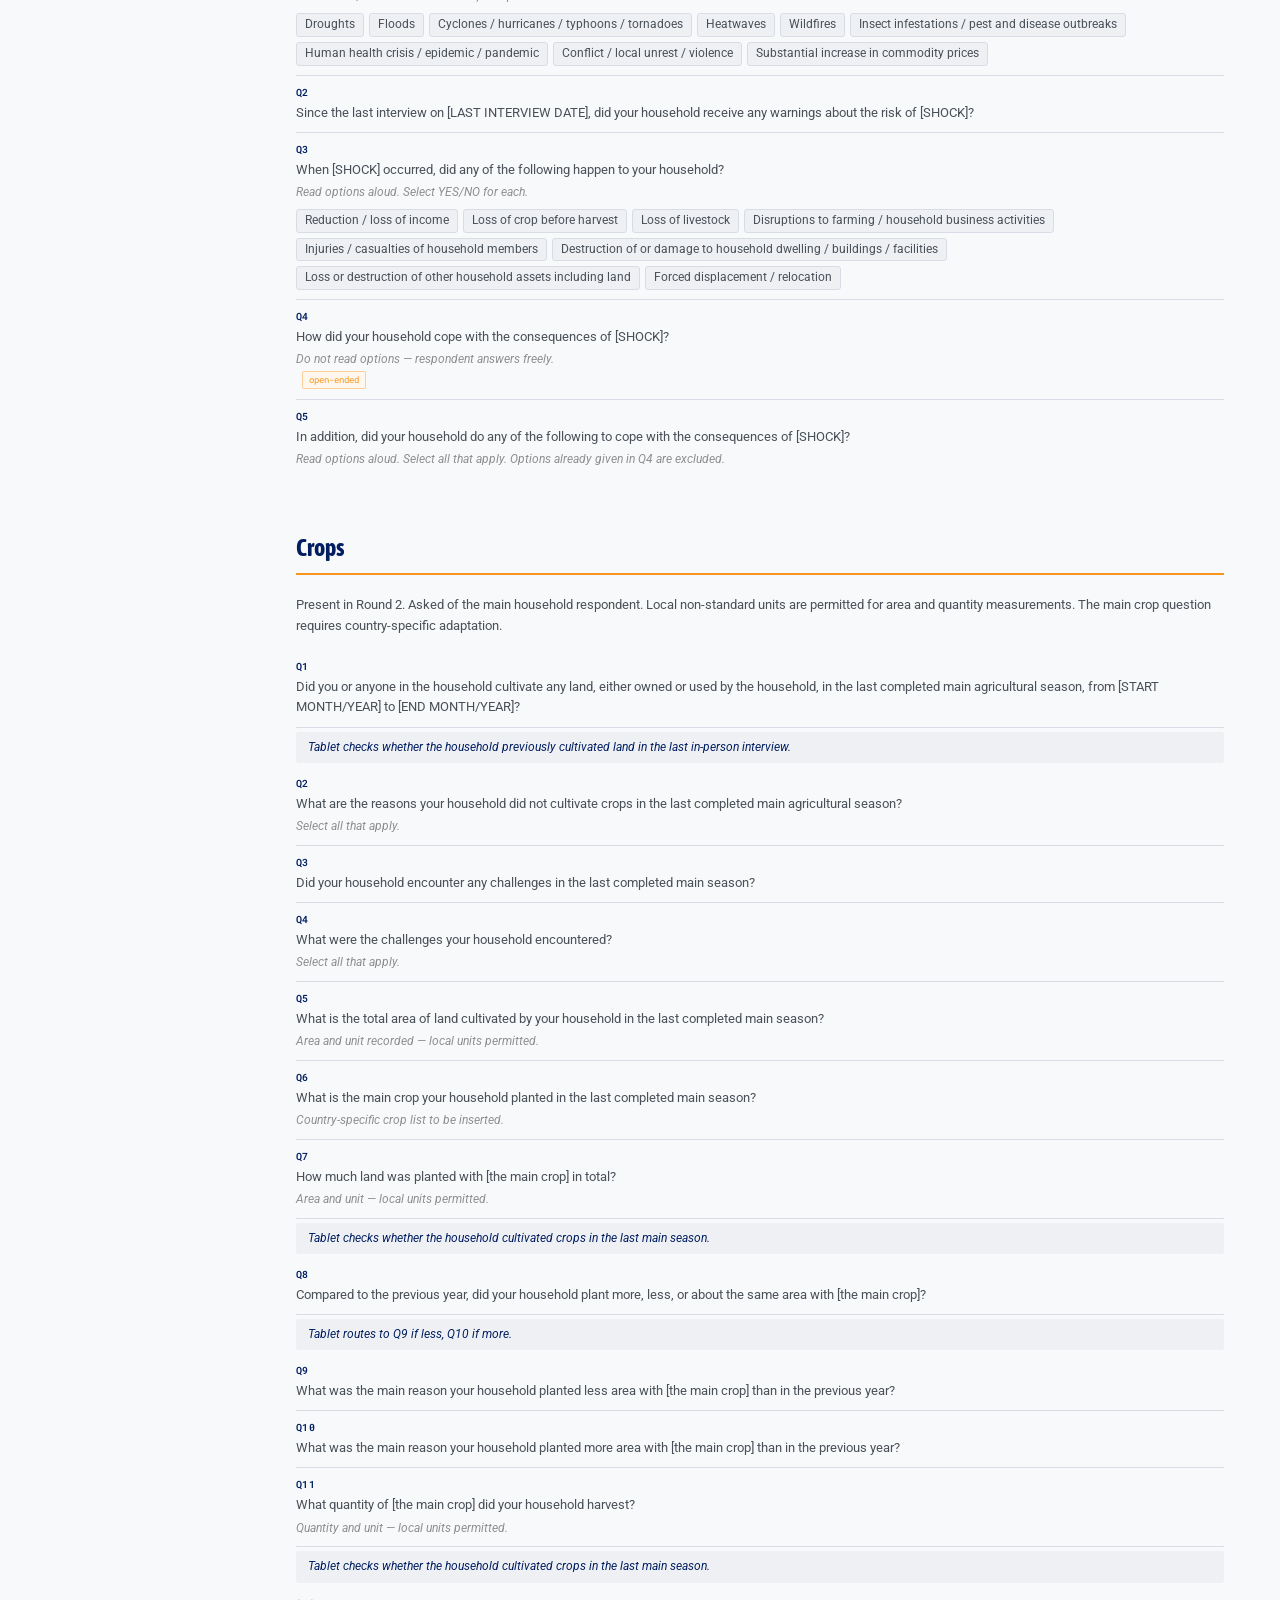
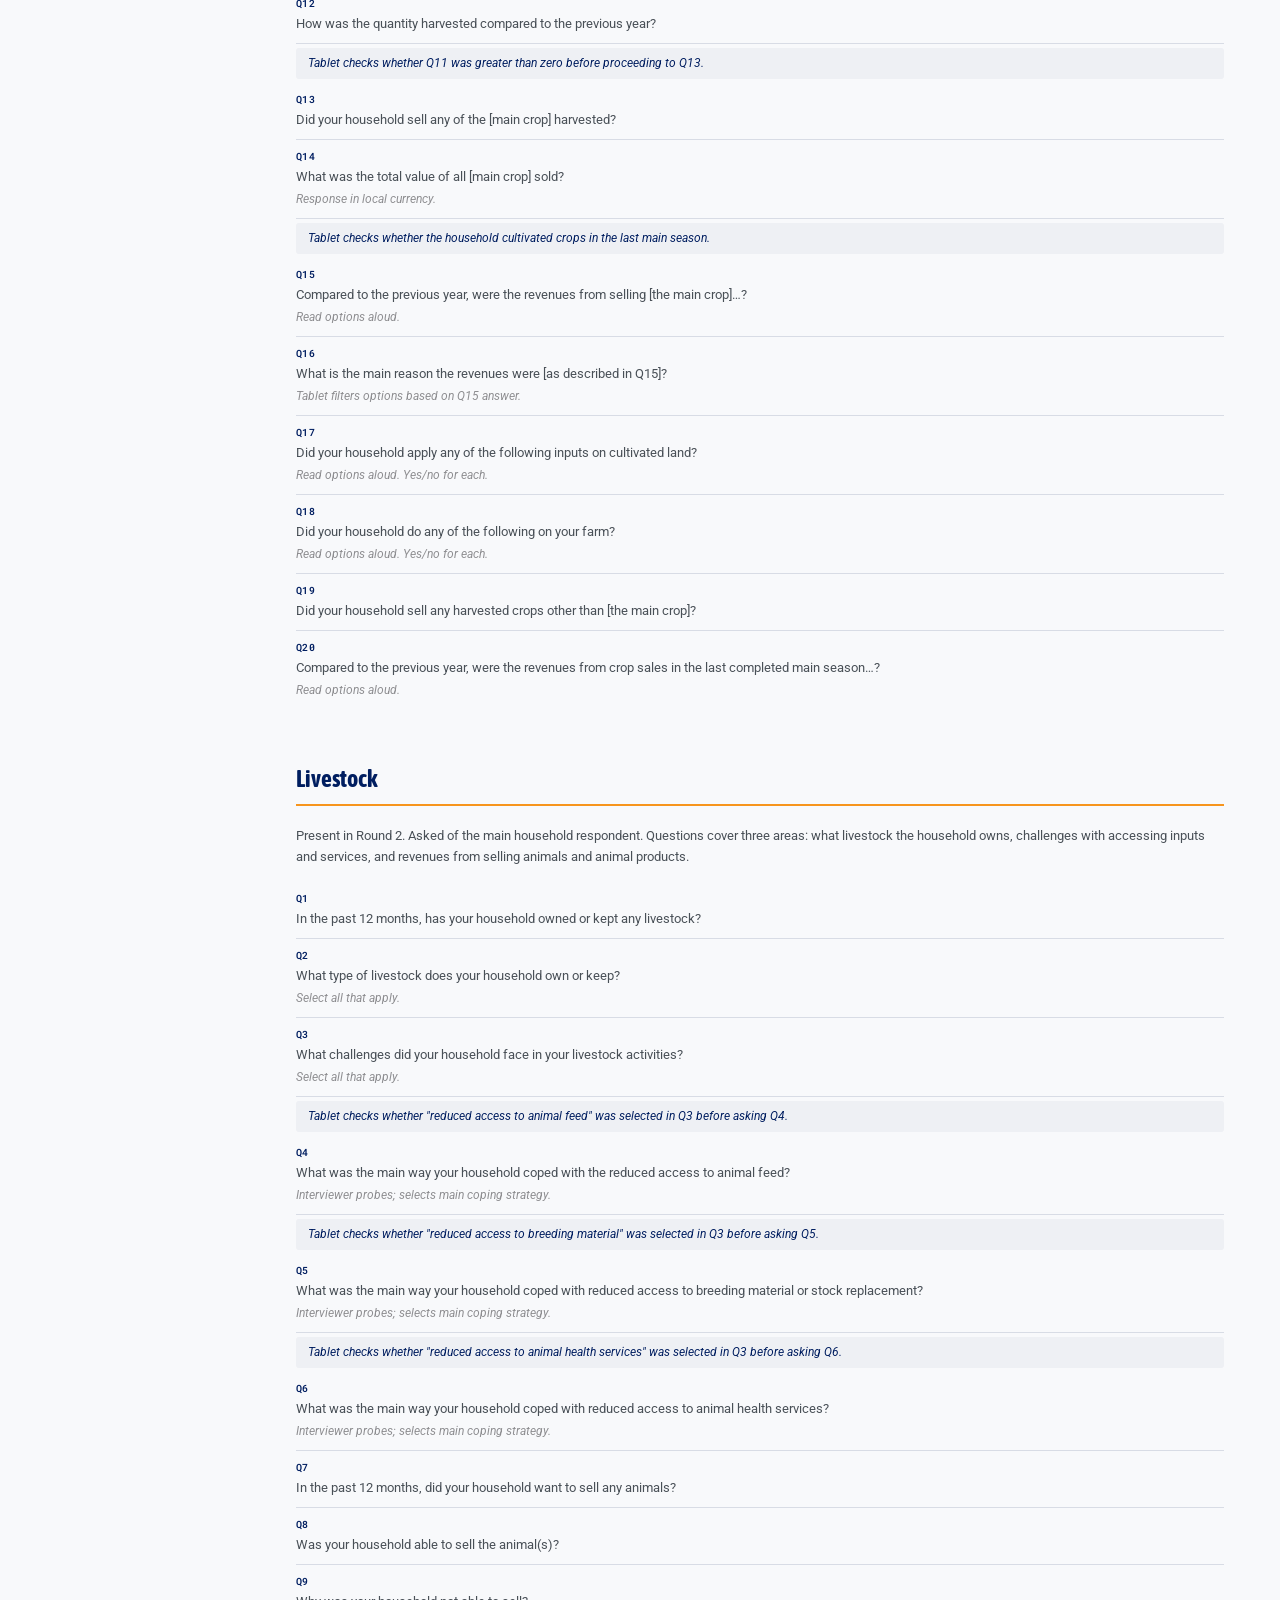
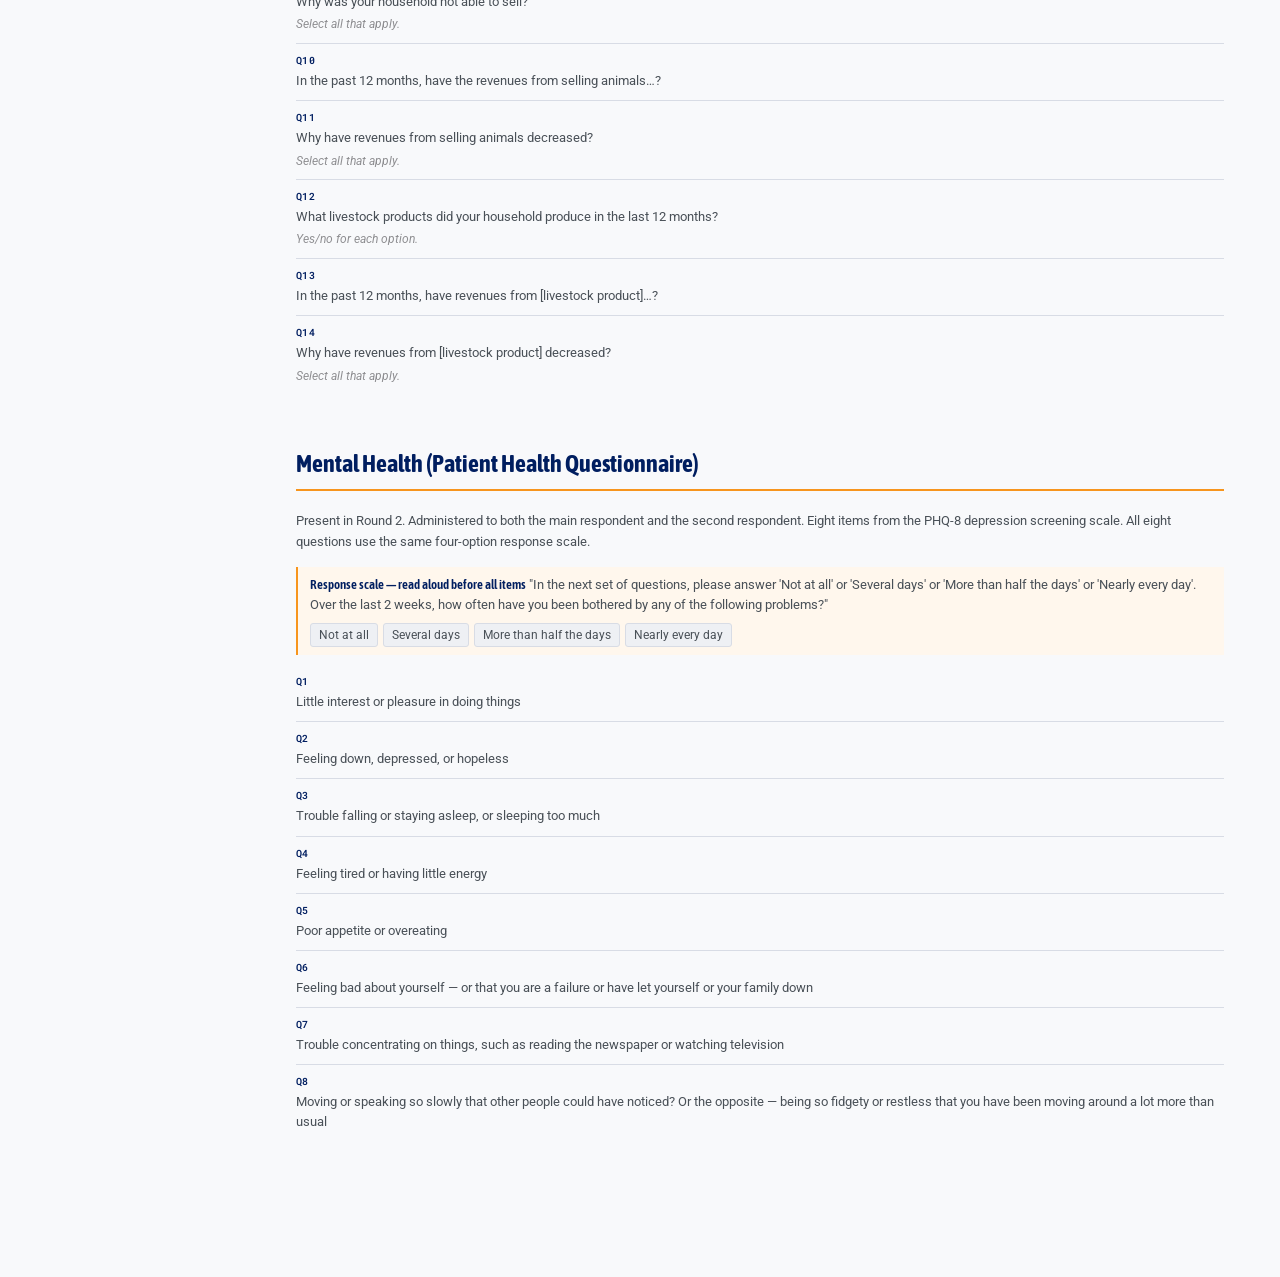
==== commit beea8500: "Adding LSMS text" ====
--- a/phone-surveys.html
+++ b/phone-surveys.html
@@ -325,13 +325,13 @@
 </head>
 <body>
 
-
 <header style="background-color:#001E60; background-image:linear-gradient(#001E60, #2e2d70); padding: 48px 56px 40px; width:100%;">
-  <div style="font-family:'Roboto Mono',monospace; font-size:10px; letter-spacing:0.16em; text-transform:uppercase; color:var(--orange); margin-bottom:12px;">World Bank · Development Data Partnership · Malawi</div>
+  <div style="font-family:'Roboto Mono',monospace; font-size:10px; letter-spacing:0.16em; text-transform:uppercase; color:var(--orange); margin-bottom:12px;">World Bank · Development Data Partnership ·  Living Standards Measurement Study ·  Malawi</div>
   <h1 style="font-family:'Asap Condensed',sans-serif; font-size:38px; font-weight:700; color:#fff; line-height:1.15; margin-bottom:16px;">Malawi Integrated Household Survey</h1>
   <p style="font-family:'Roboto',sans-serif; font-size:14px; color:rgba(255,255,255,0.75); line-height:1.8;">This page accompanies the audio recording dataset. It describes what was asked in each interview, in what order, and how the questionnaire was structured — so researchers can understand the content of recordings without listening to them.</p>
-  <p style="font-family:'Roboto',sans-serif; font-size:14px; color:rgba(255,255,255,0.75); line-height:1.8; margin-top:10px;">The survey is a phone-based household panel conducted in Malawi, administered by trained enumerators using a tablet application. All interviews were conducted in Chichewa. The questionnaire shown here is the second official draft.</p>
+<p style="font-family:'Roboto',sans-serif; font-size:14px; color:rgba(255,255,255,0.75); line-height:1.8; margin-top:10px;">This is a phone-based household panel survey conducted in Malawi in coordination with the Living Standards Measurement Study team at the World Bank. It is administered by trained enumerators using a tablet application. All interviews were conducted in Chichewa. The questionnaire shown here is the second official draft.</p>
 </header>
+
 <div style="border-bottom: 2px solid var(--orange);"></div>
 
 <div class="layout">
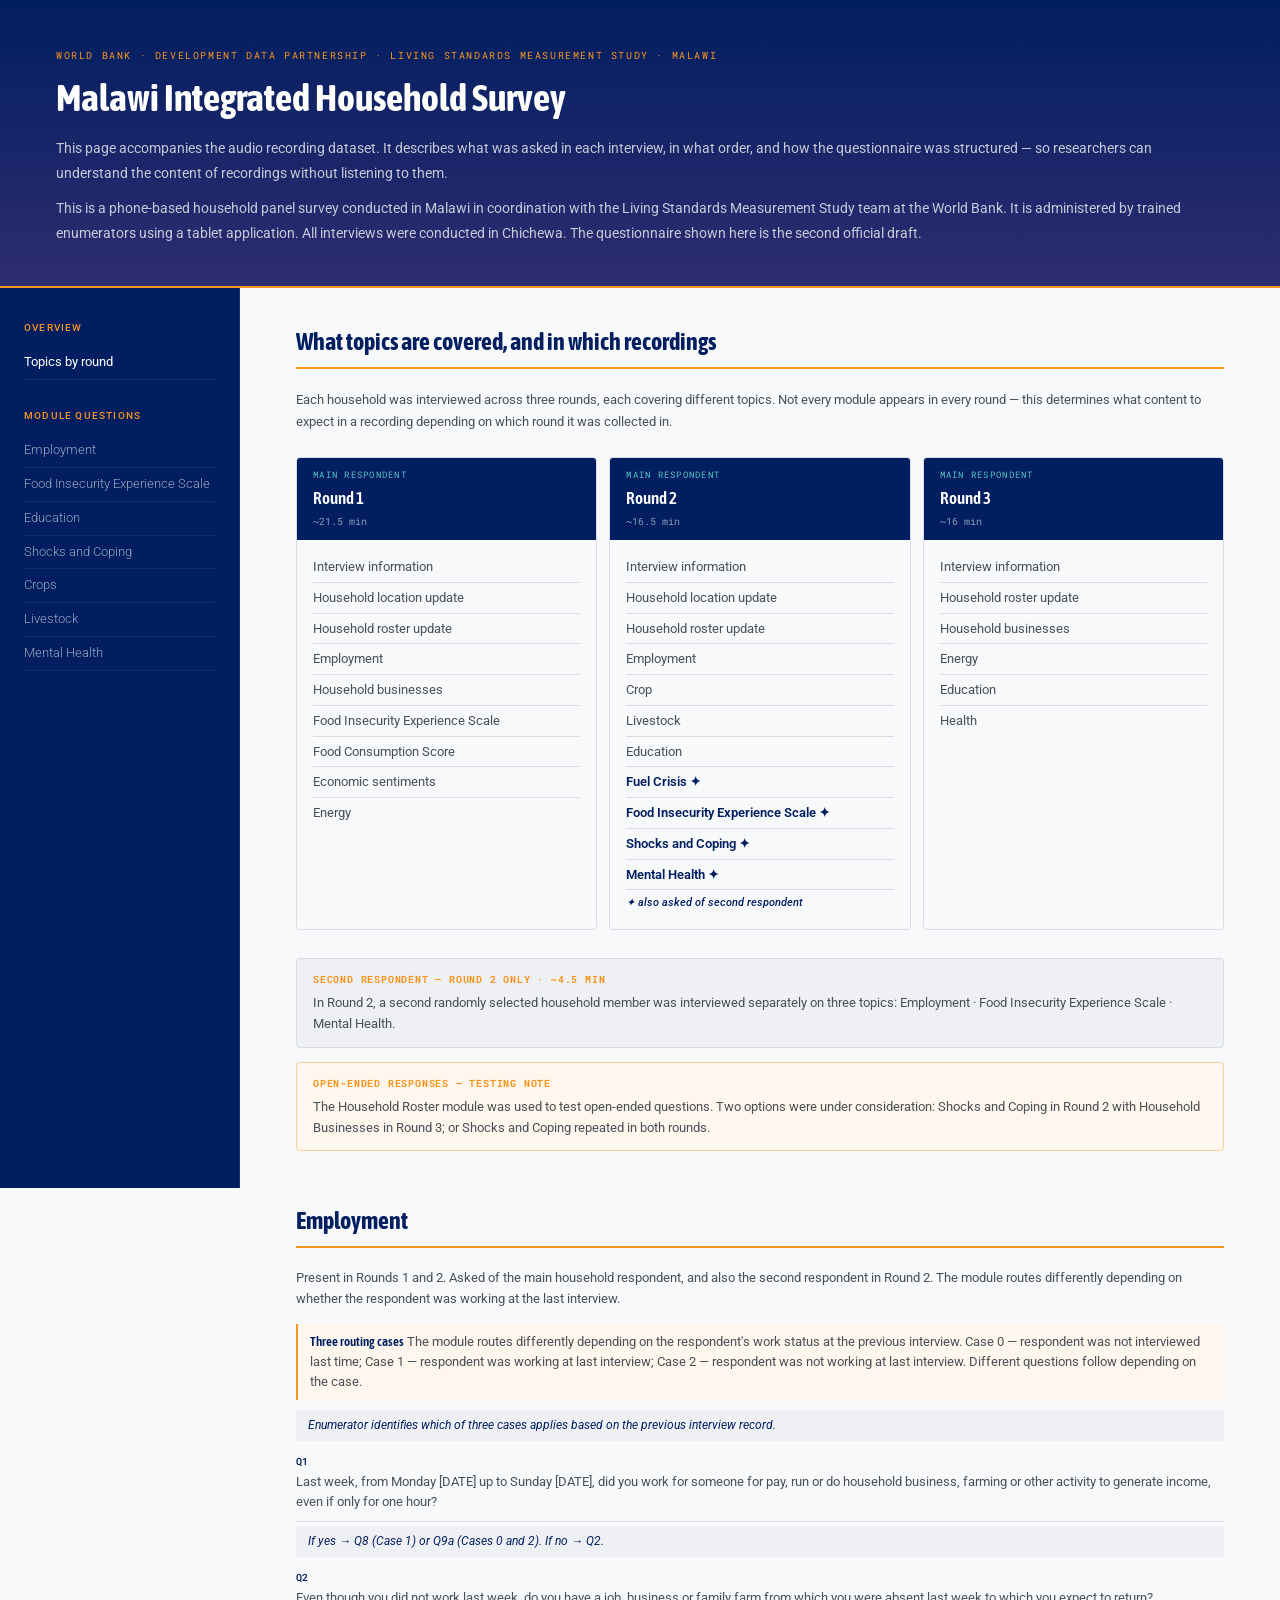
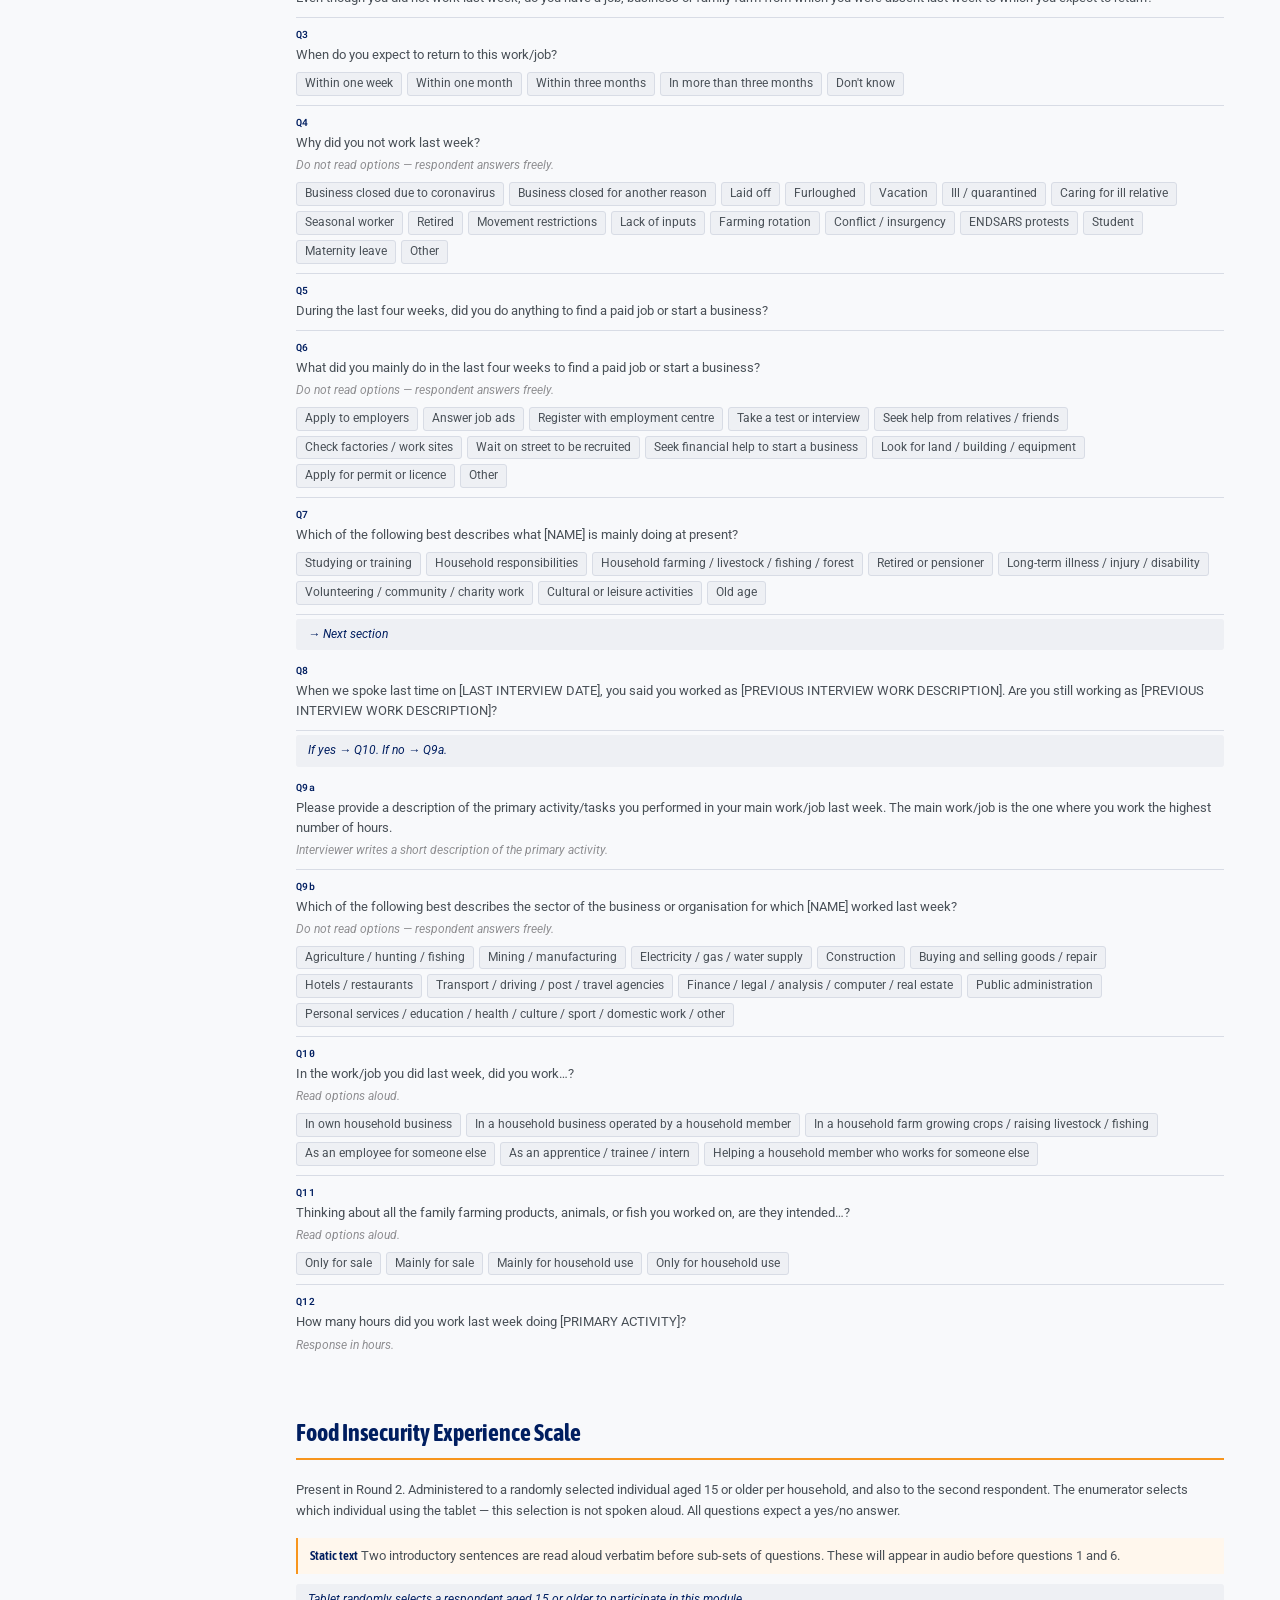
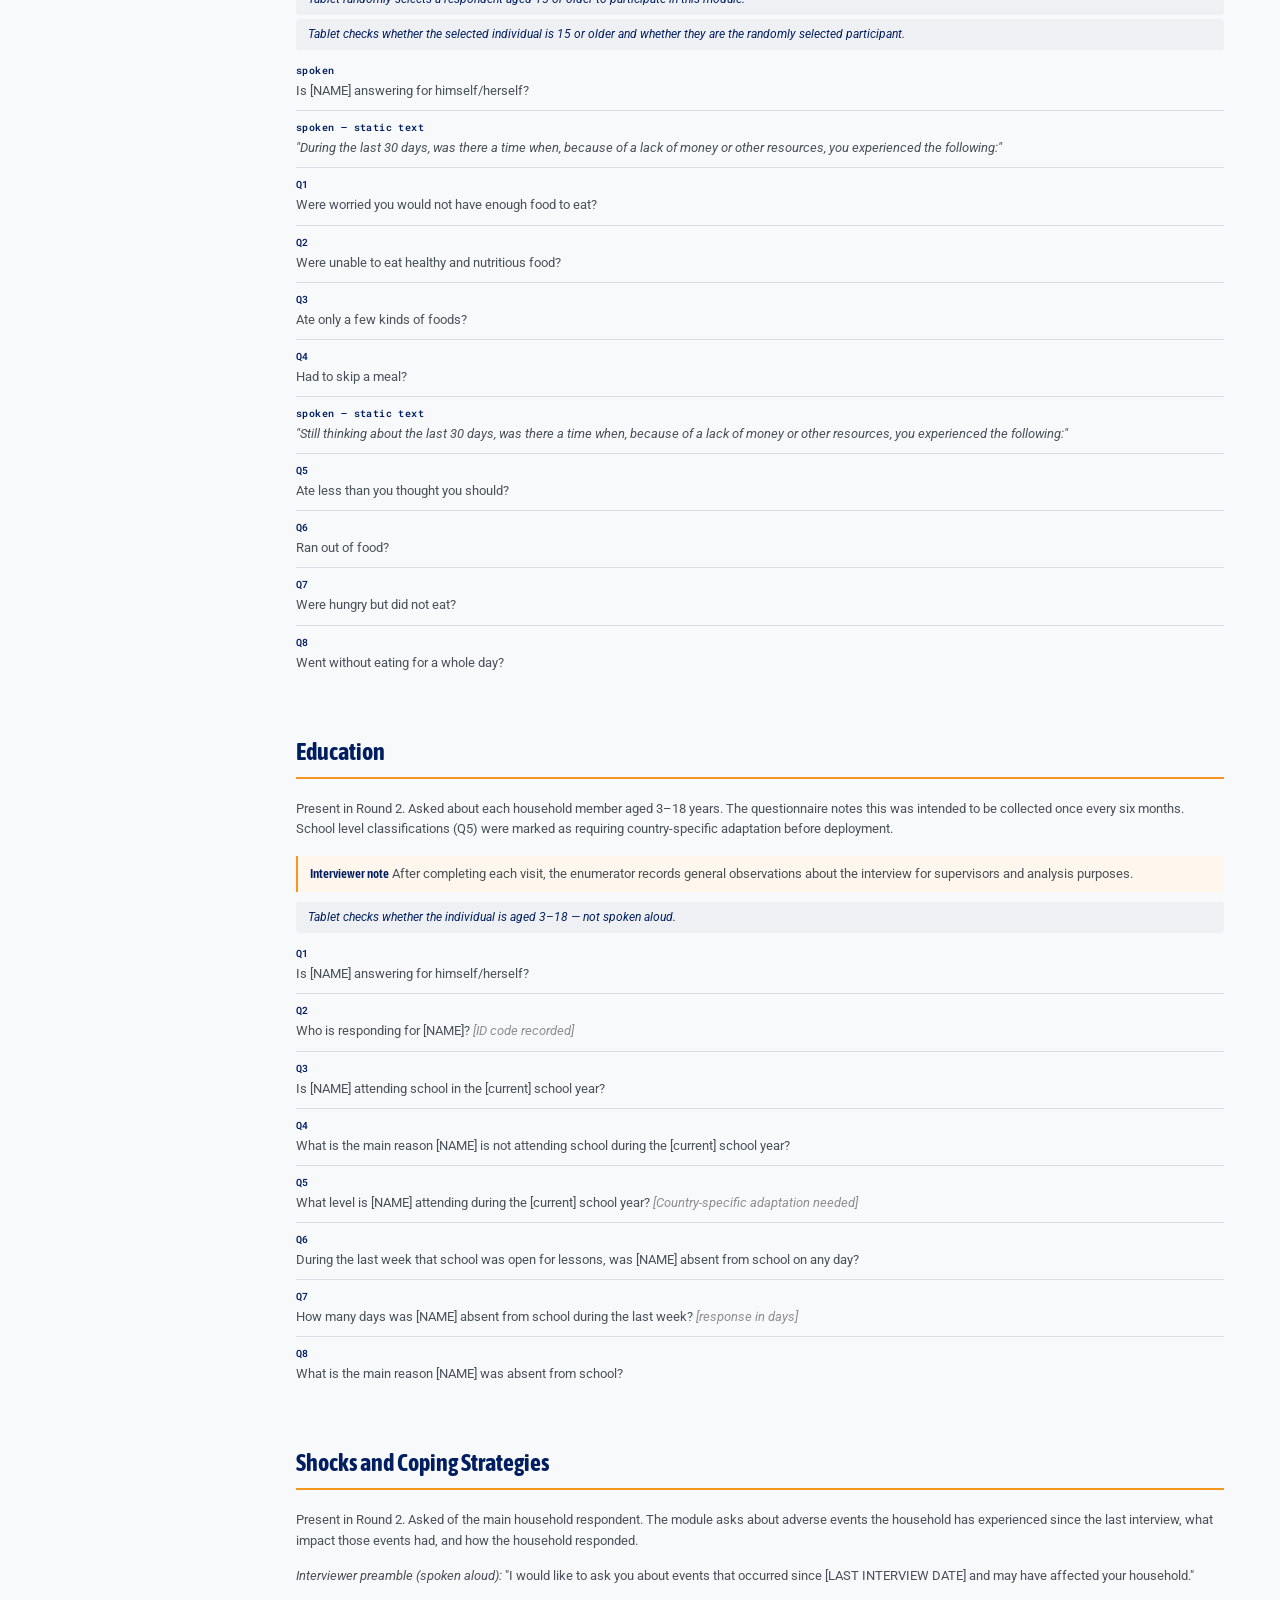
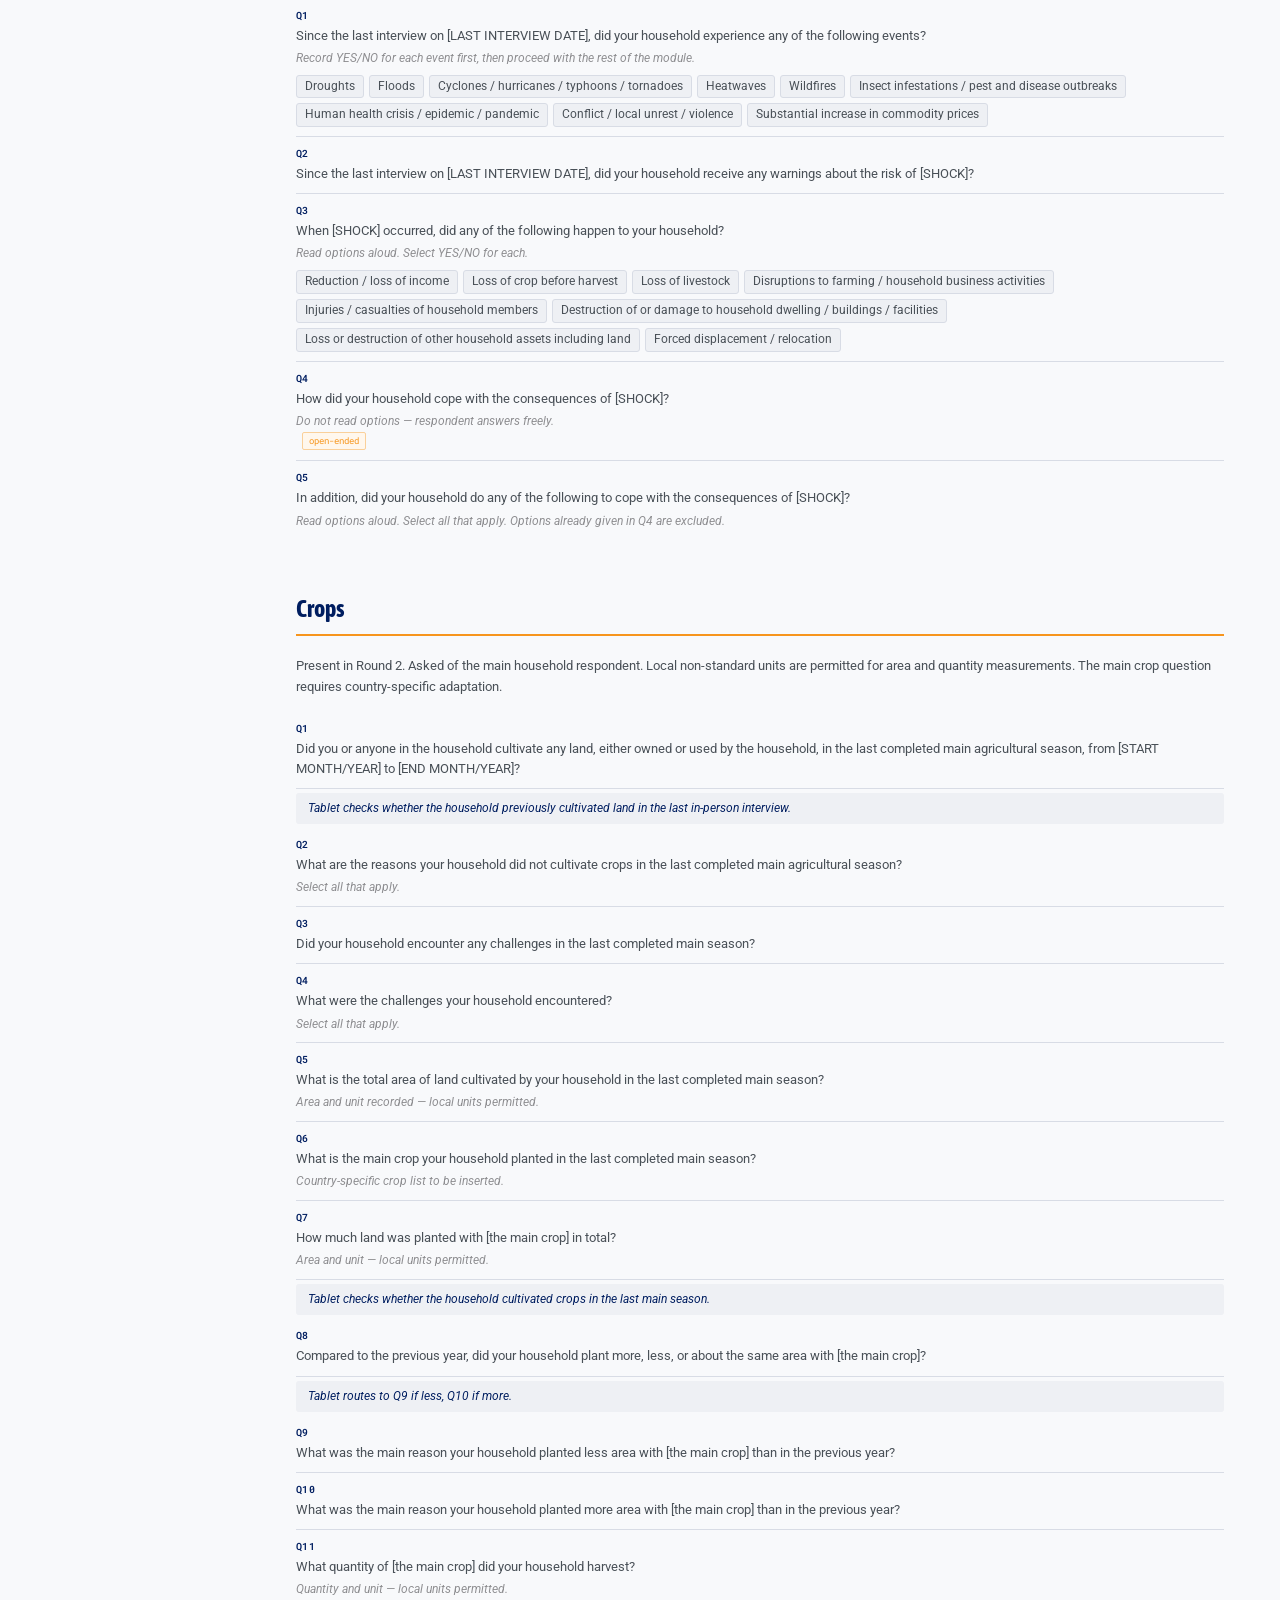
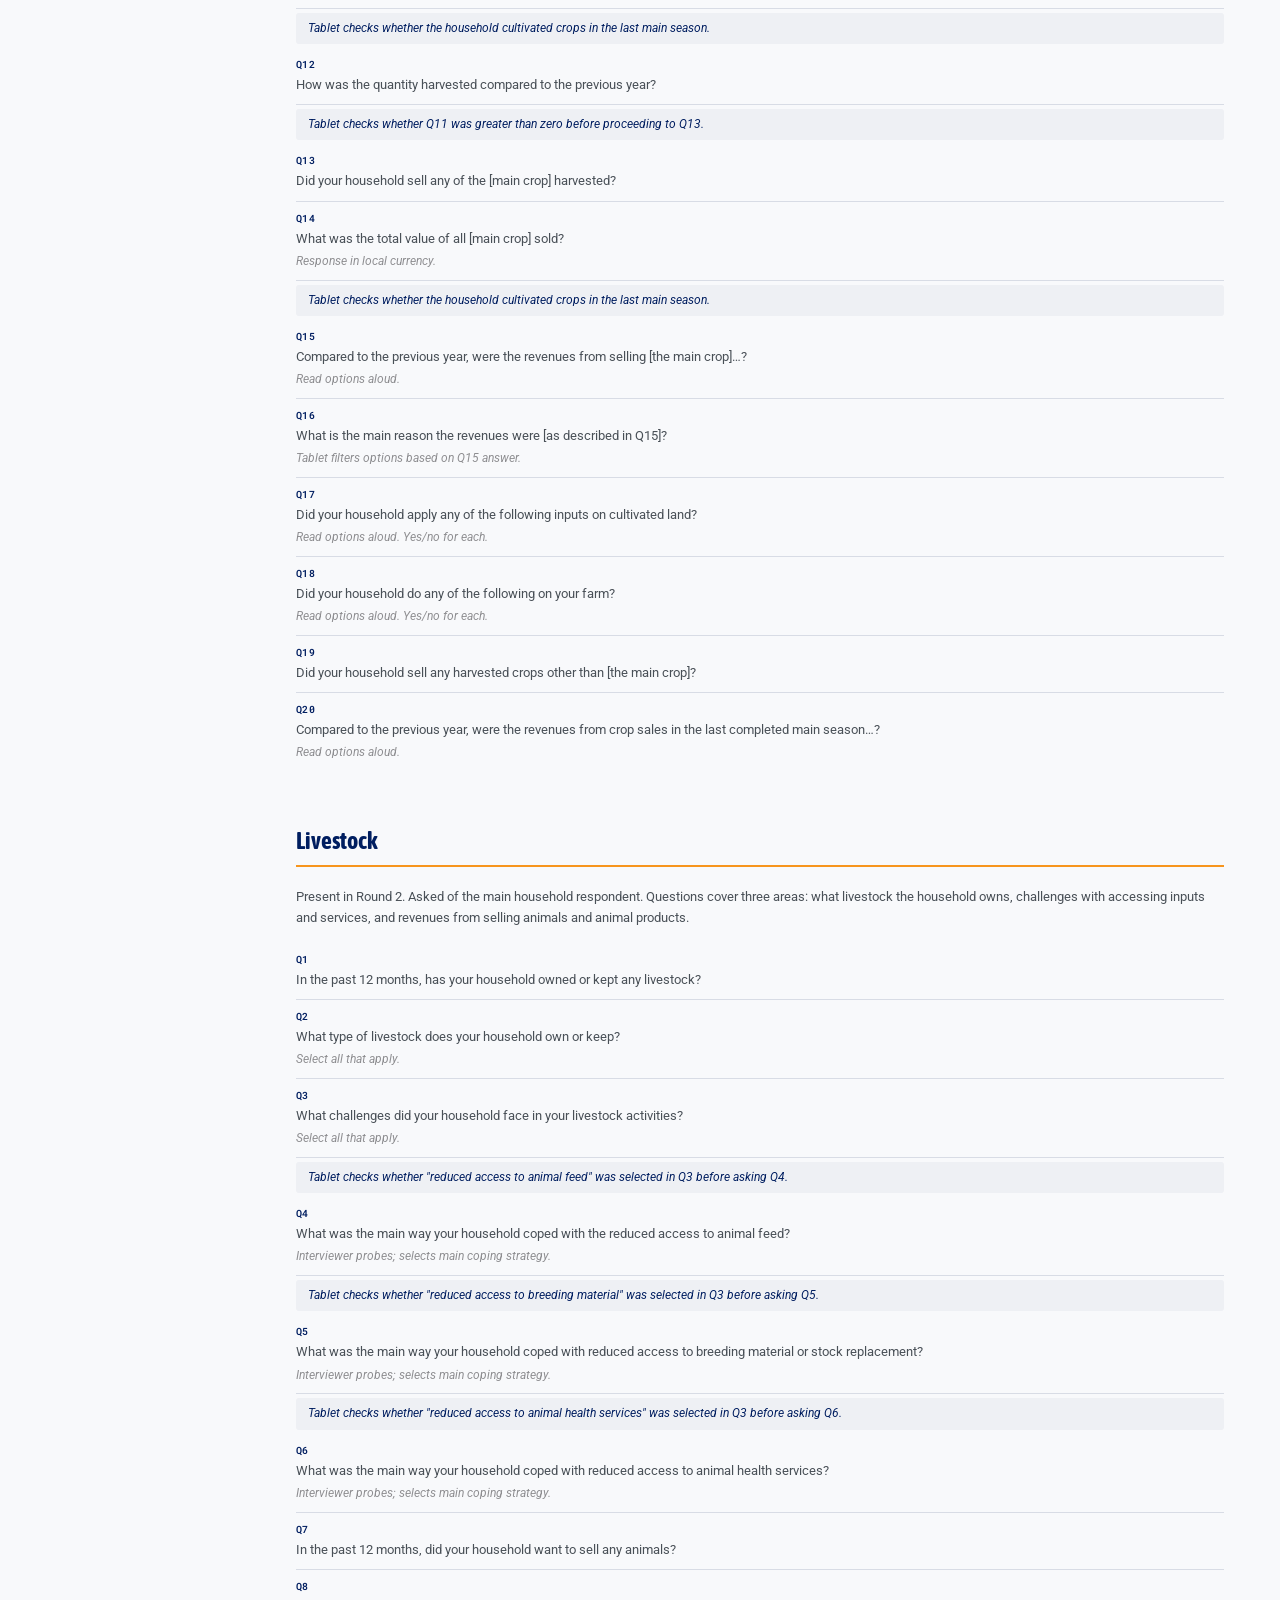
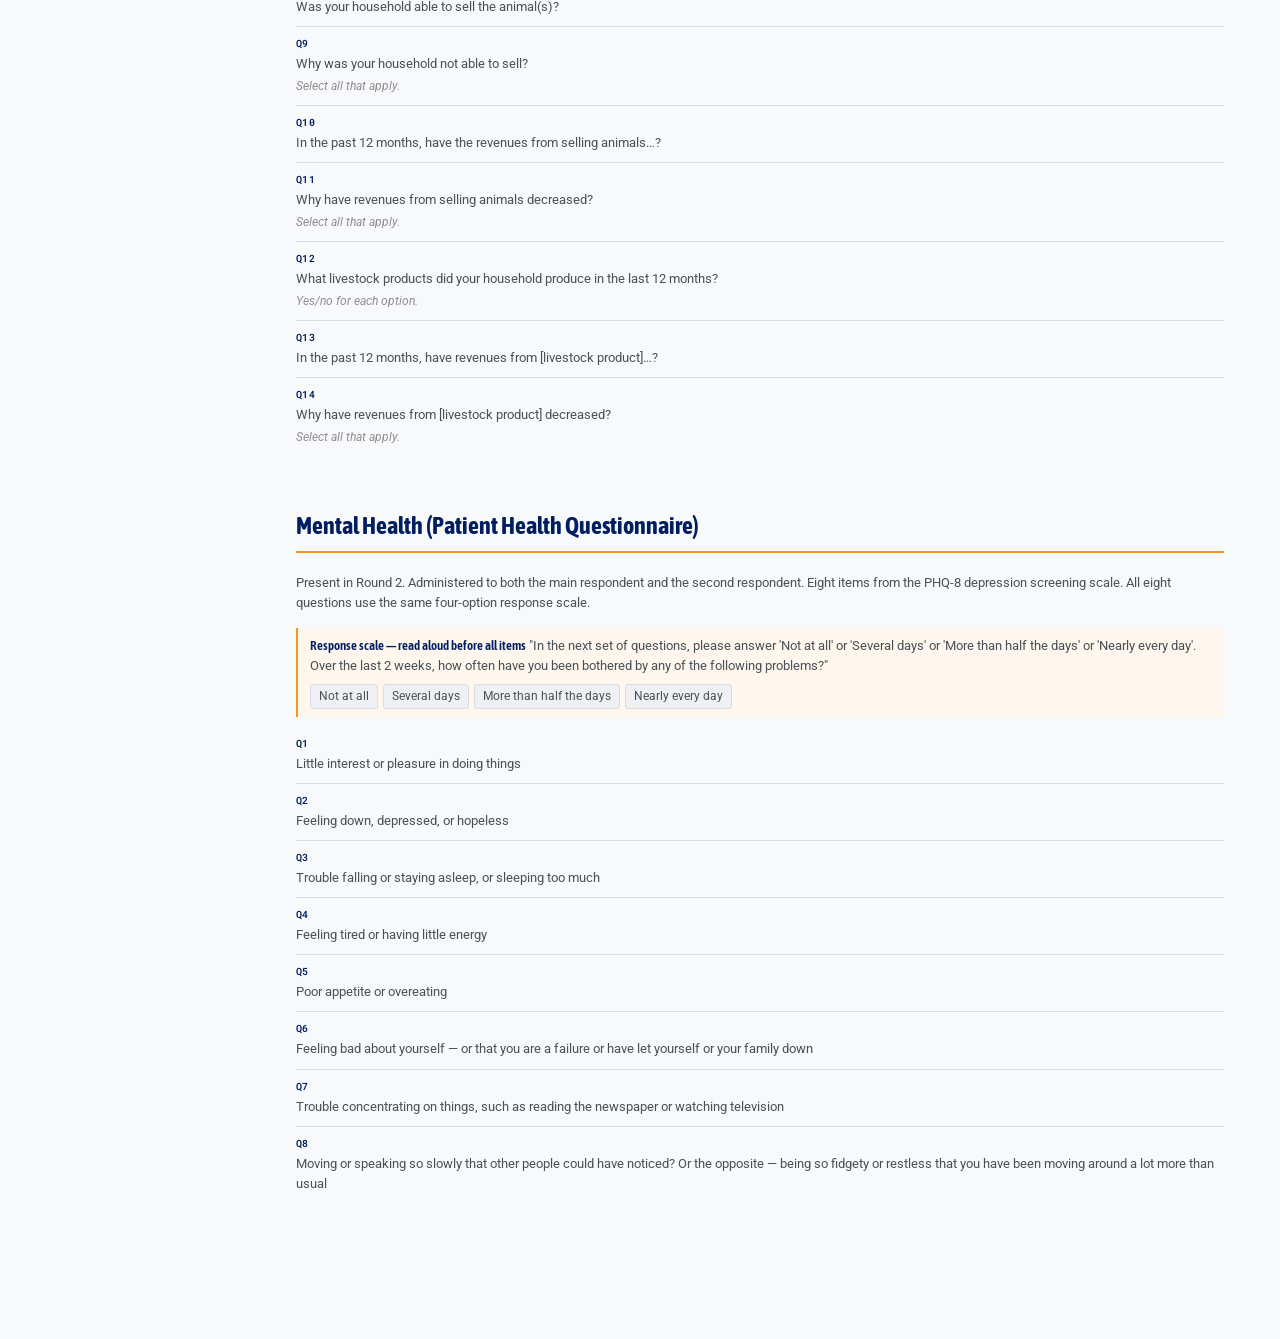
==== commit b0e9d8e2: "Updating phone survey page with missed info" ====
--- a/phone-surveys.html
+++ b/phone-surveys.html
@@ -392,11 +392,13 @@
       </div>
       <div style="padding:12px 16px; font-size:12.5px; color:var(--ink2); line-height:1.9;">
         <div style="padding:3px 0; border-bottom:1px solid var(--border);">Interview information</div>
+        <div style="padding:3px 0; border-bottom:1px solid var(--border);">Household location update</div>
         <div style="padding:3px 0; border-bottom:1px solid var(--border);">Household roster update</div>
         <div style="padding:3px 0; border-bottom:1px solid var(--border);">Employment</div>
         <div style="padding:3px 0; border-bottom:1px solid var(--border);">Crop</div>
         <div style="padding:3px 0; border-bottom:1px solid var(--border);">Livestock</div>
         <div style="padding:3px 0; border-bottom:1px solid var(--border);">Education</div>
+        <div style="padding:3px 0; border-bottom:1px solid var(--border); color:var(--navy); font-weight:600;">Fuel Crisis ✦</div>
         <div style="padding:3px 0; border-bottom:1px solid var(--border); color:var(--navy); font-weight:600;">Food Insecurity Experience Scale ✦</div>
         <div style="padding:3px 0; border-bottom:1px solid var(--border); color:var(--navy); font-weight:600;">Shocks and Coping ✦</div>
         <div style="padding:3px 0; border-bottom:1px solid var(--border); color:var(--navy); font-weight:600;">Mental Health ✦</div>
